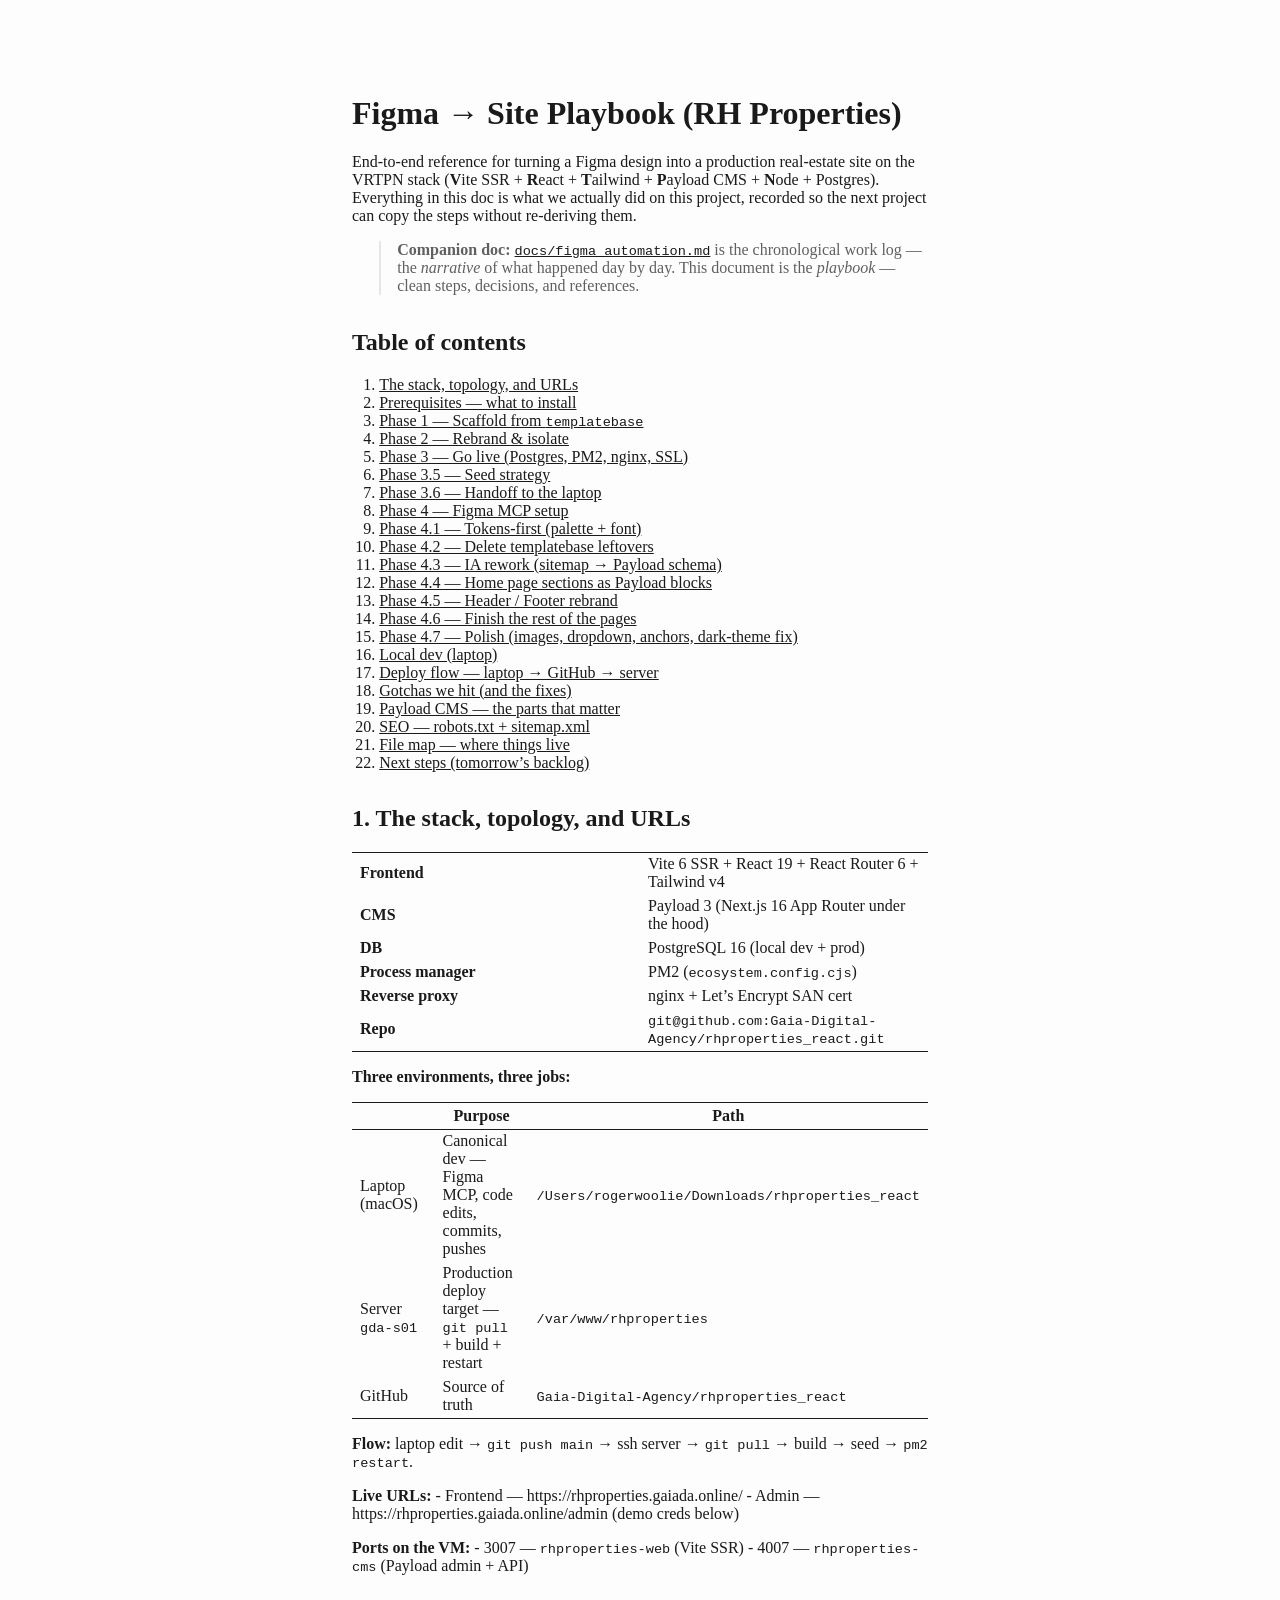
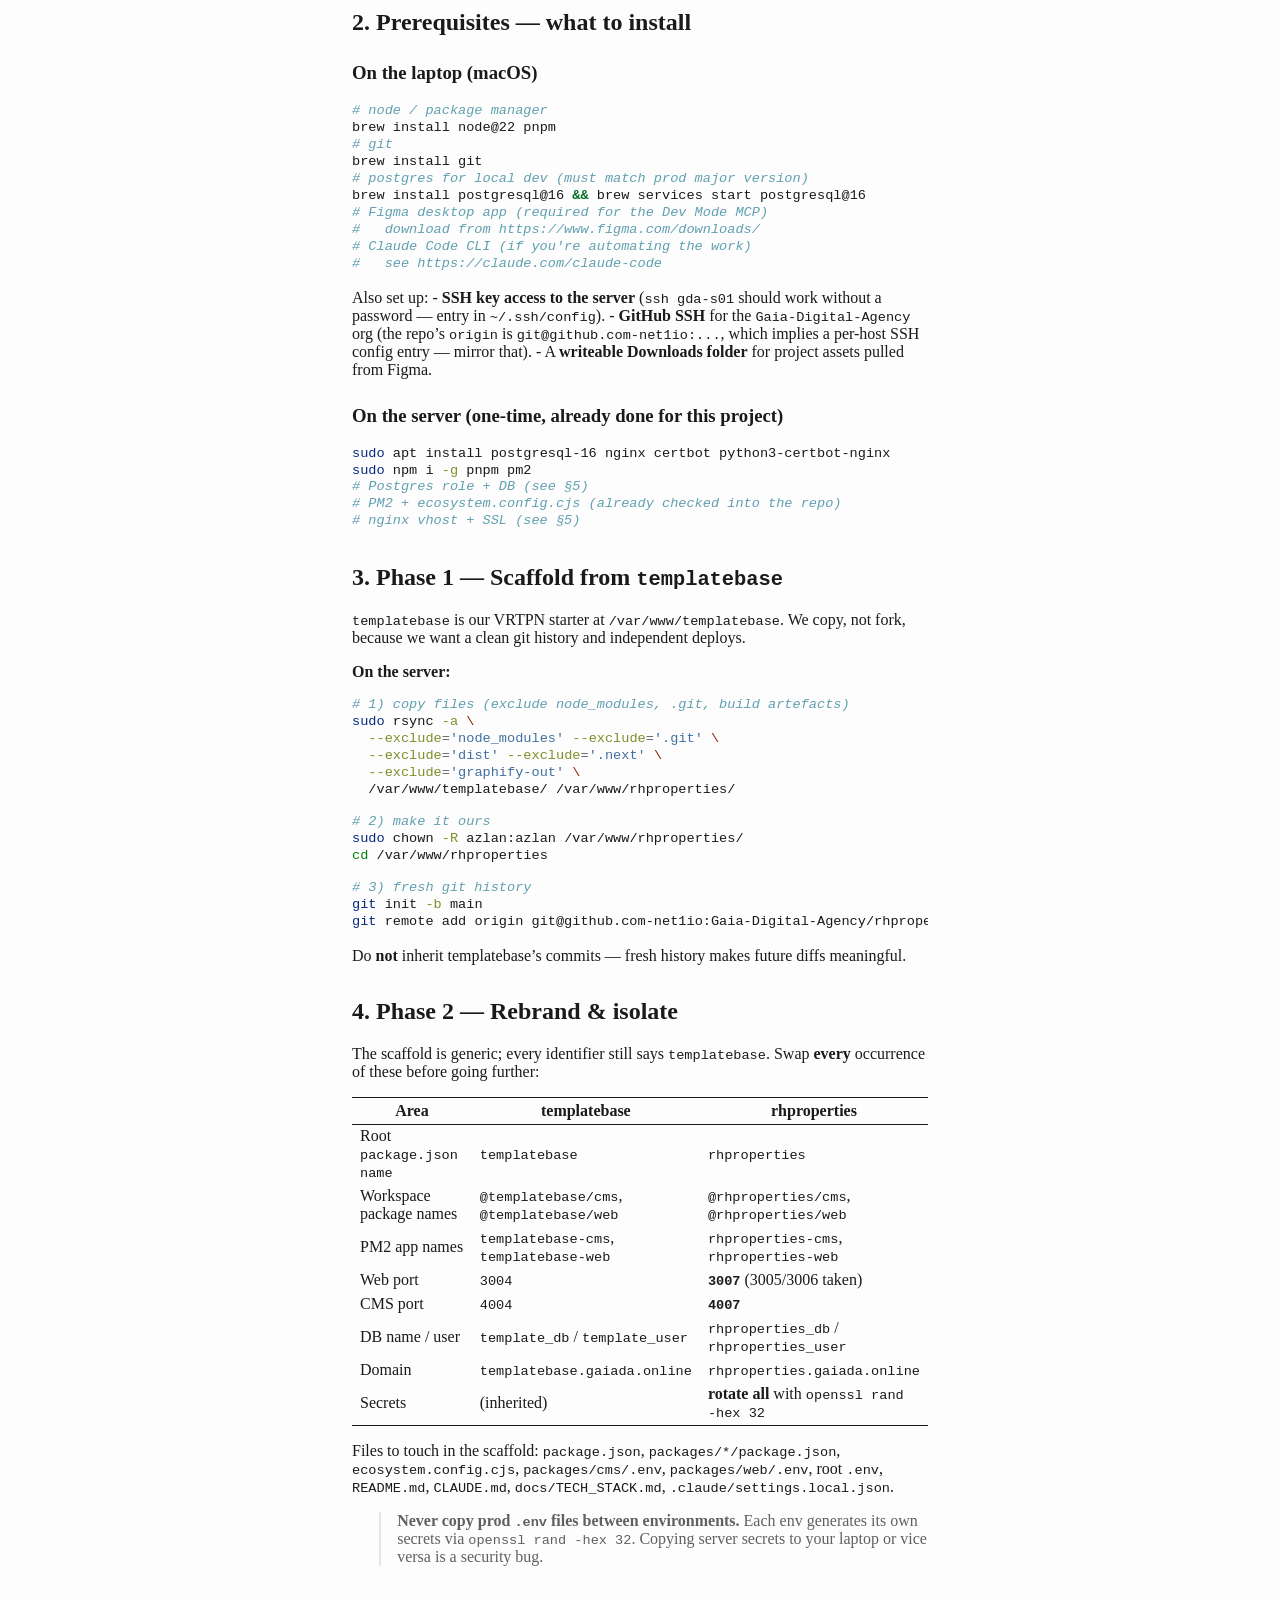
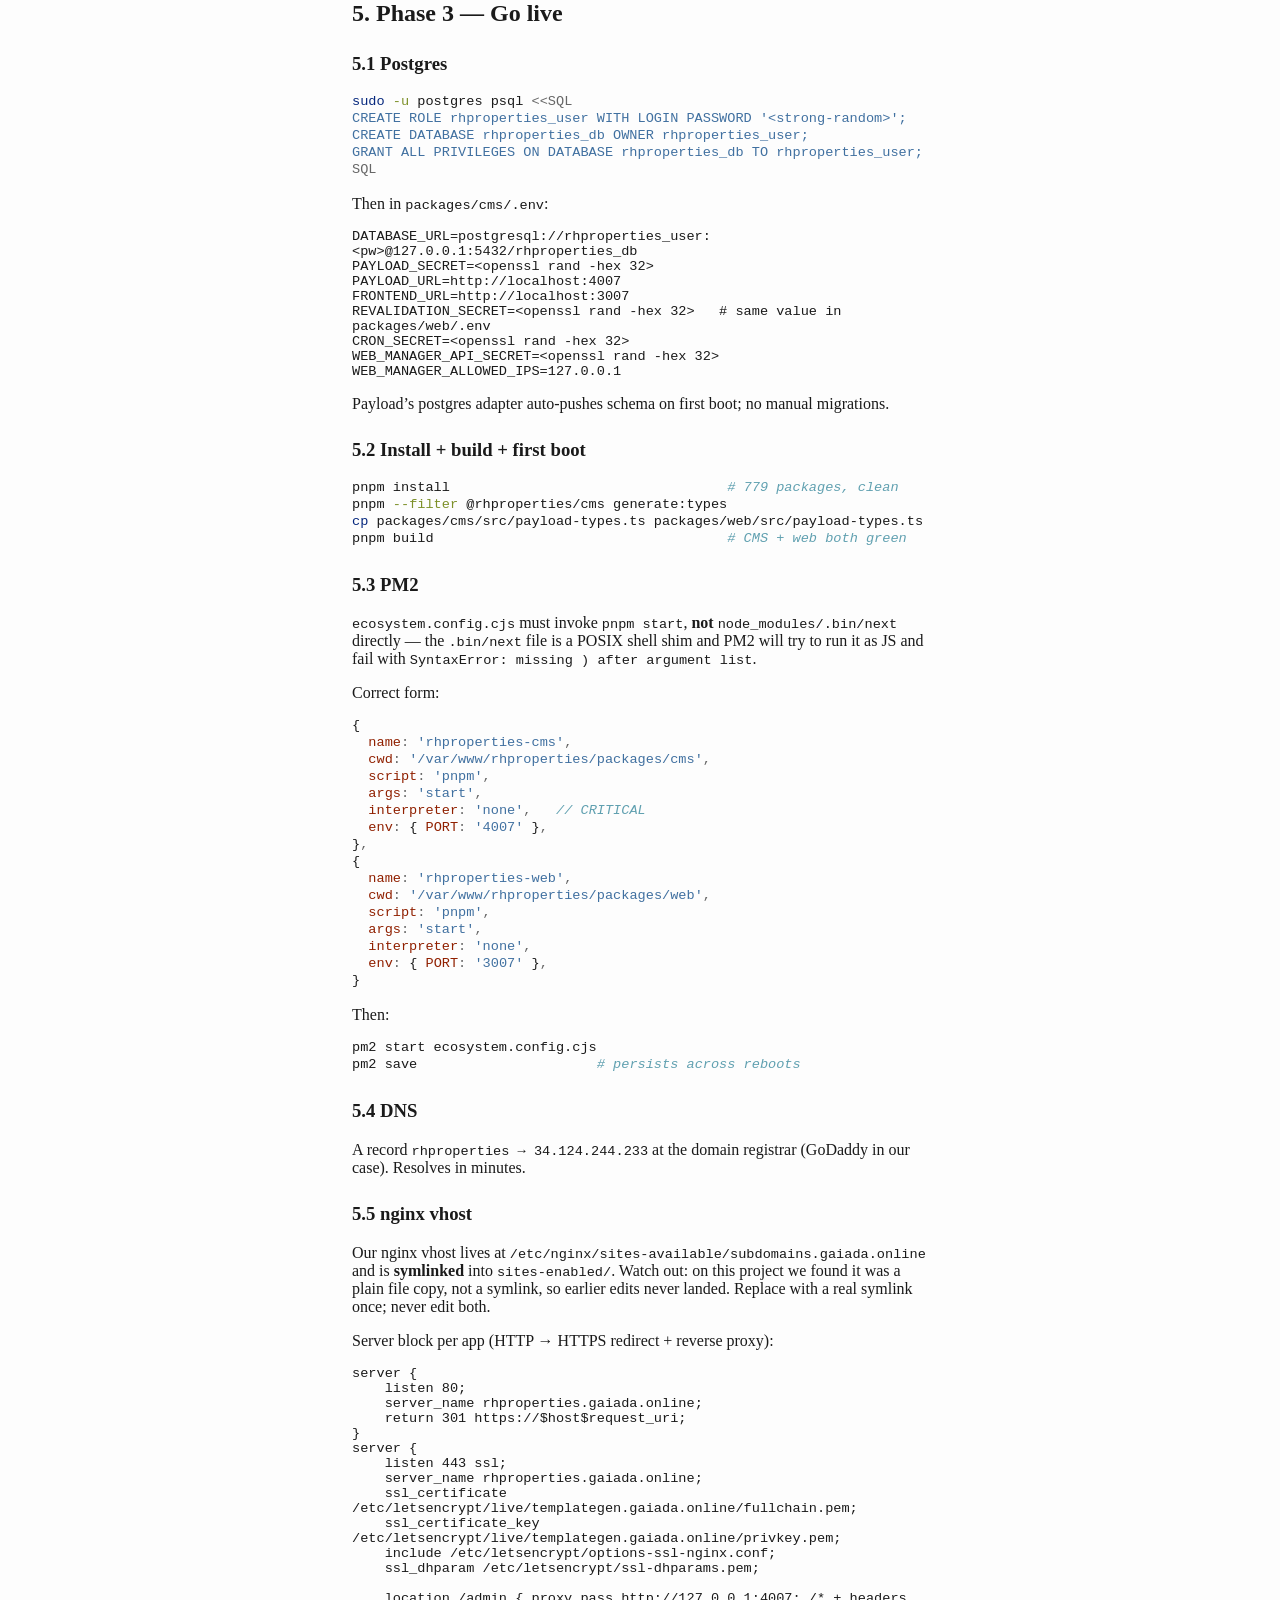
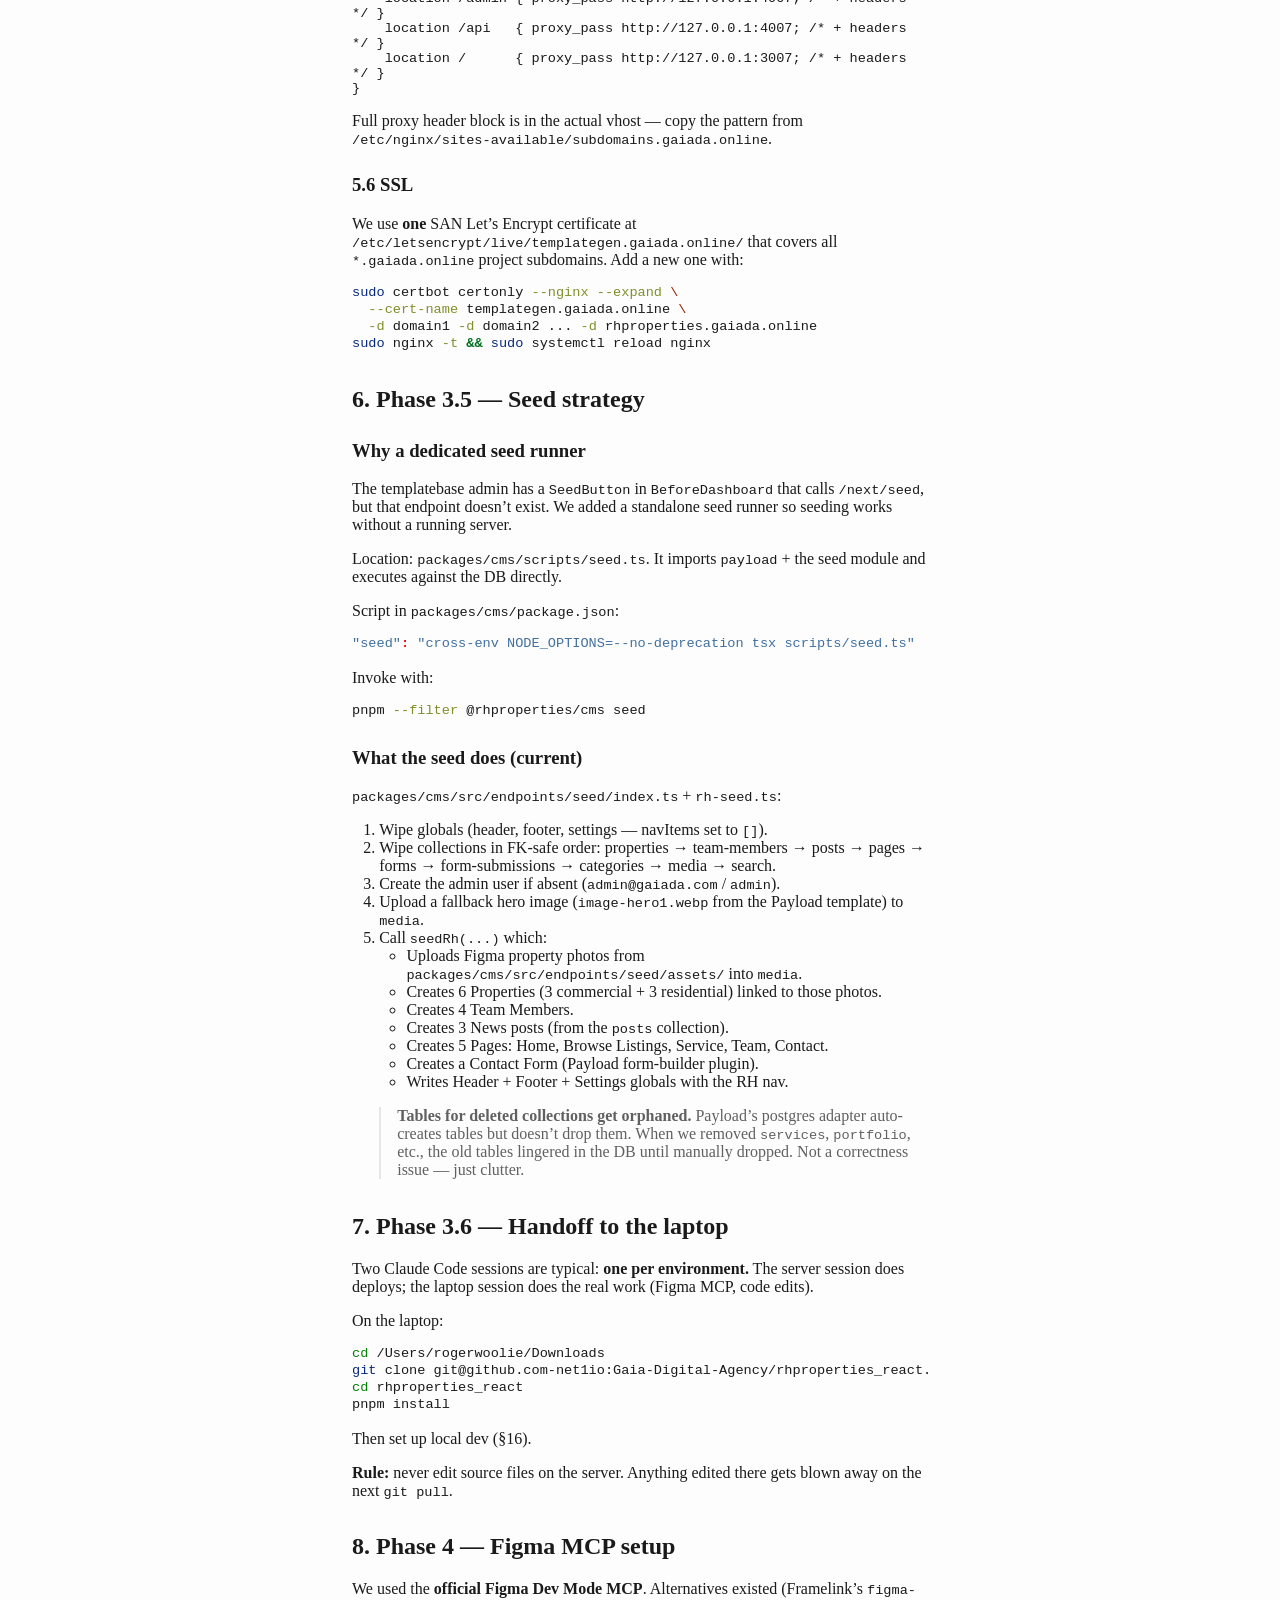
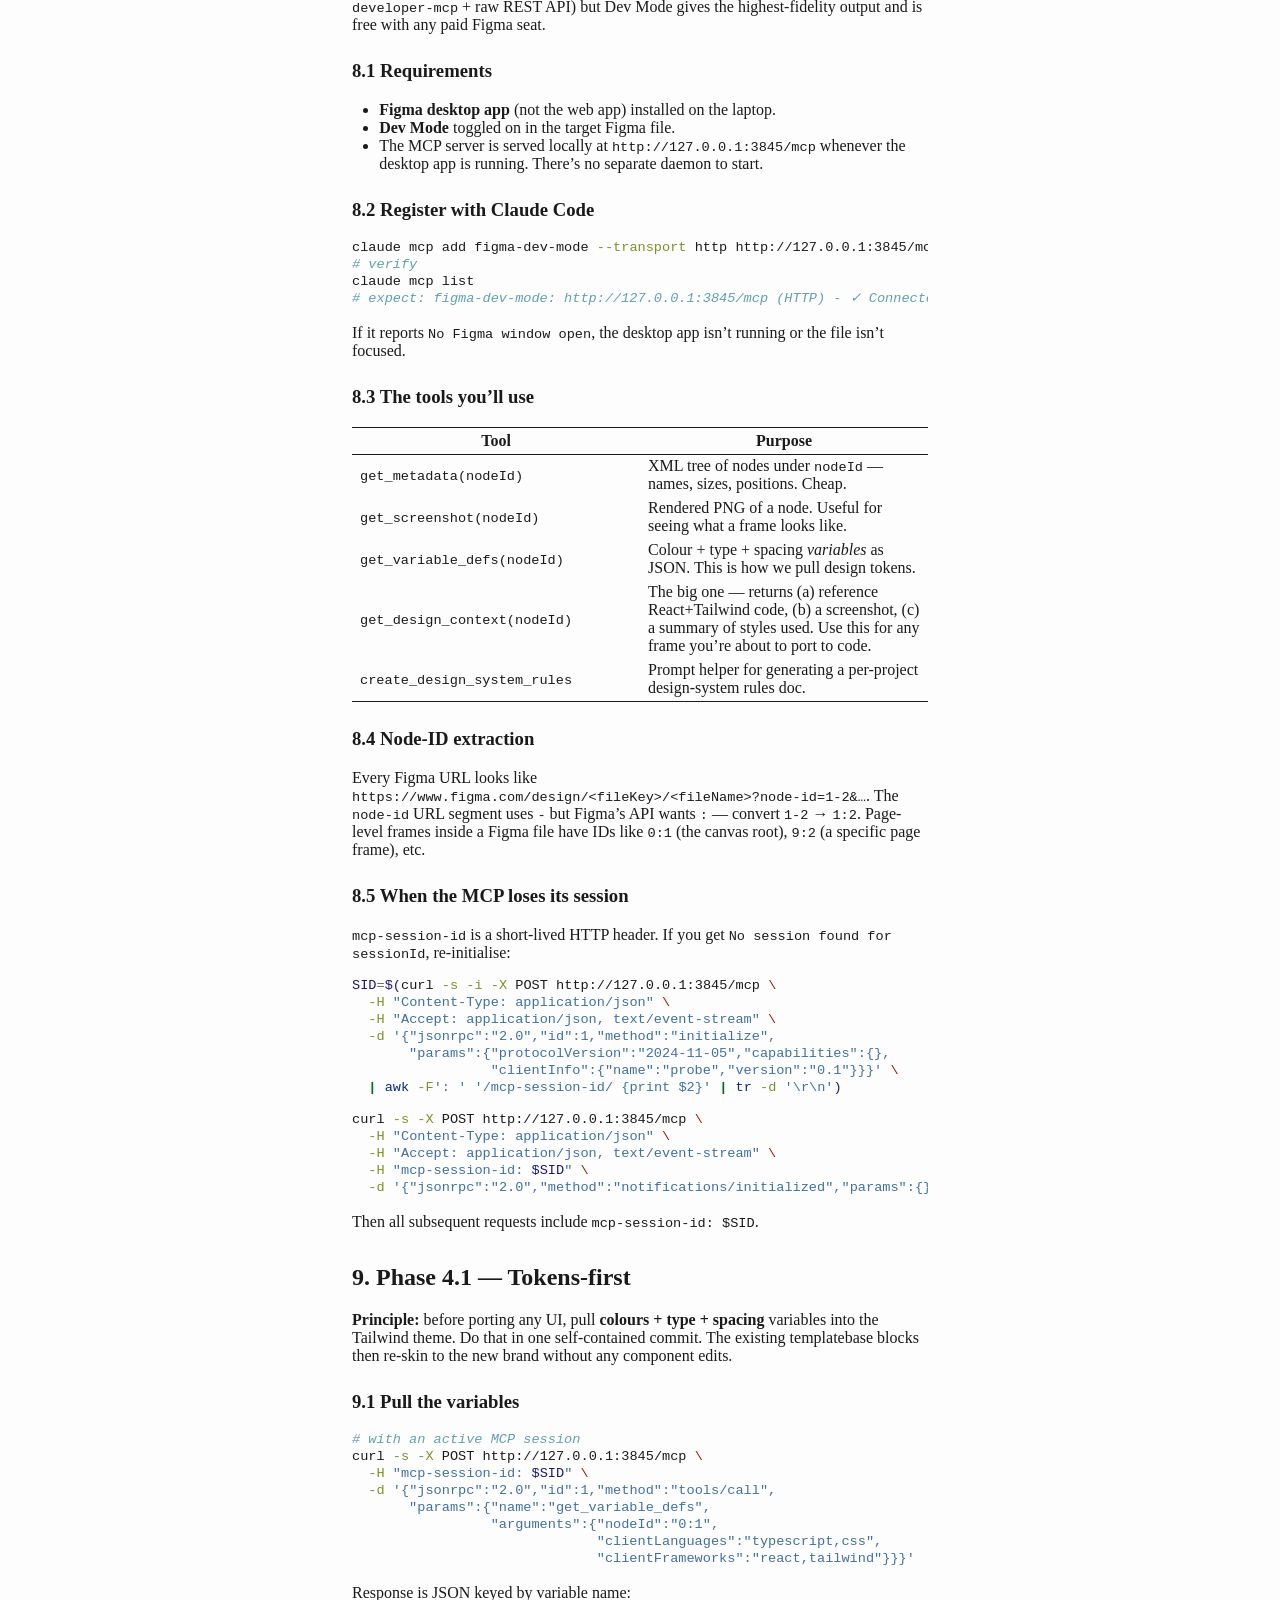
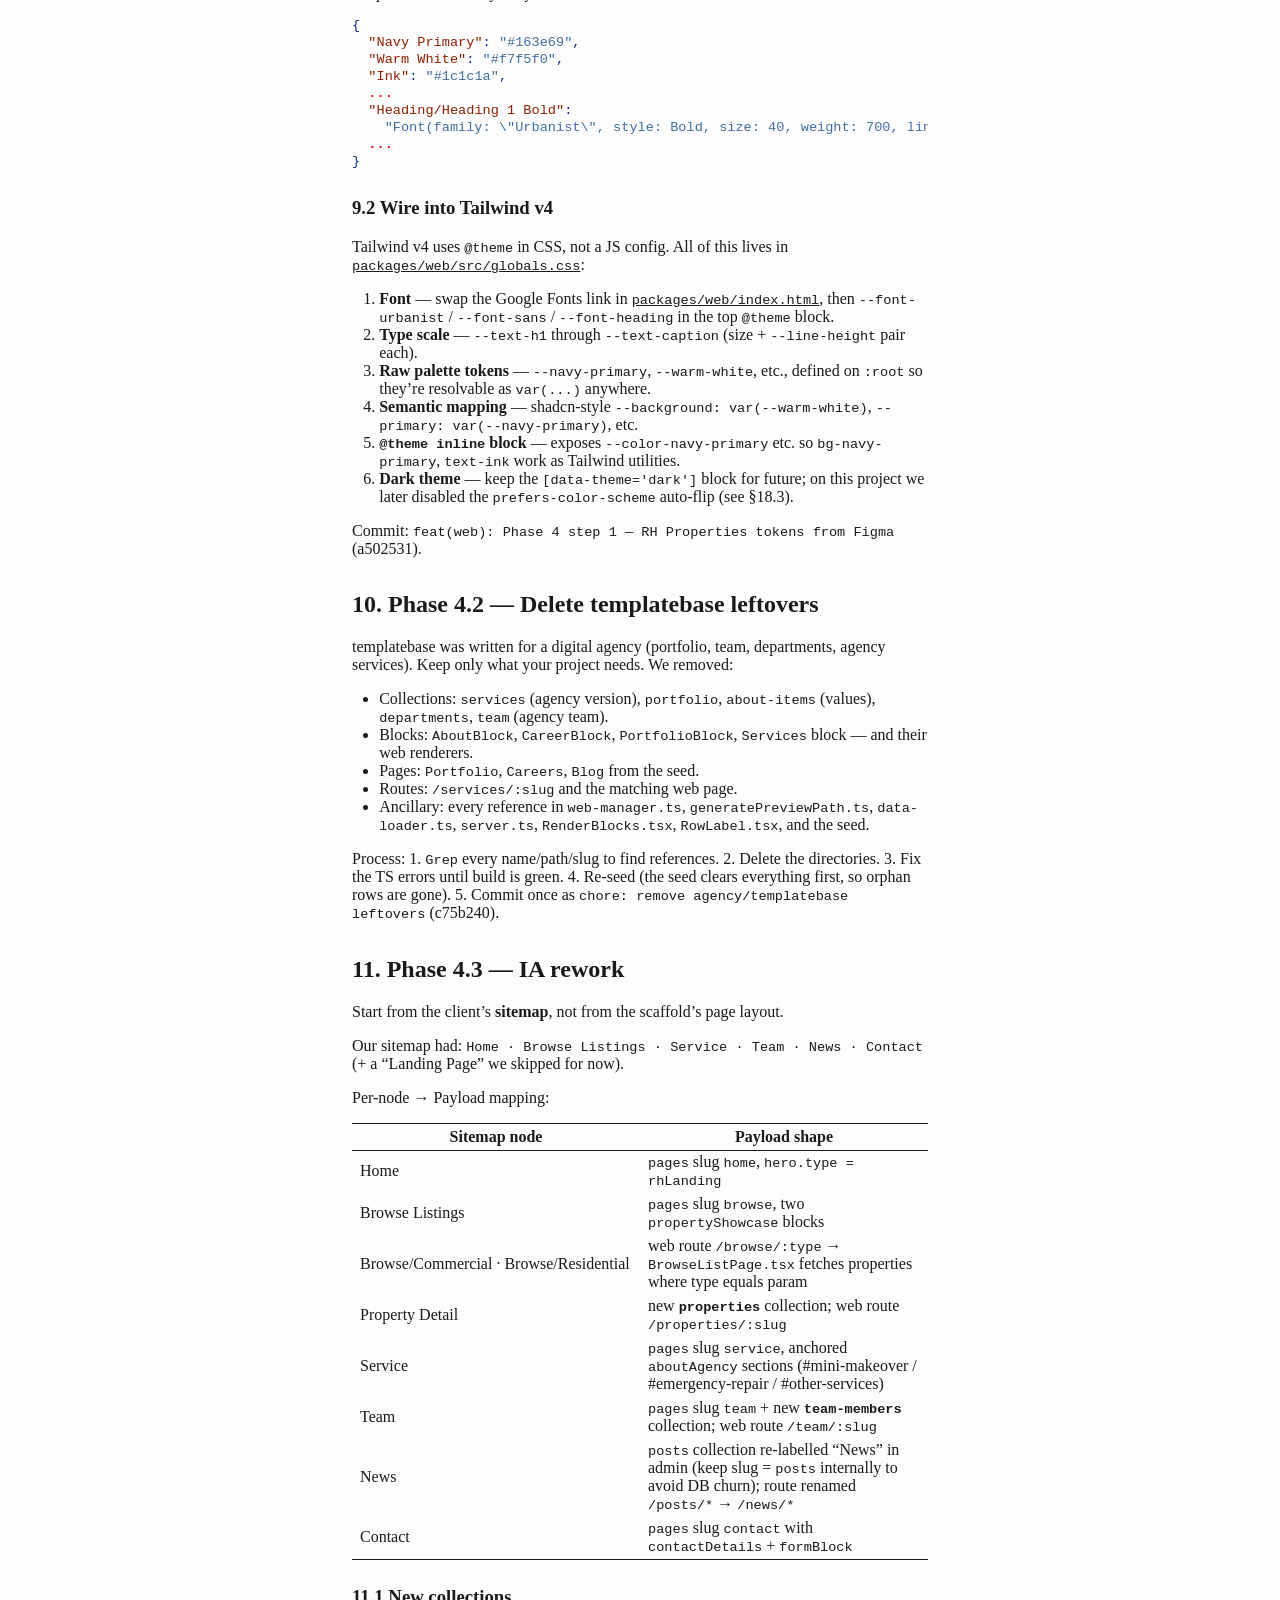
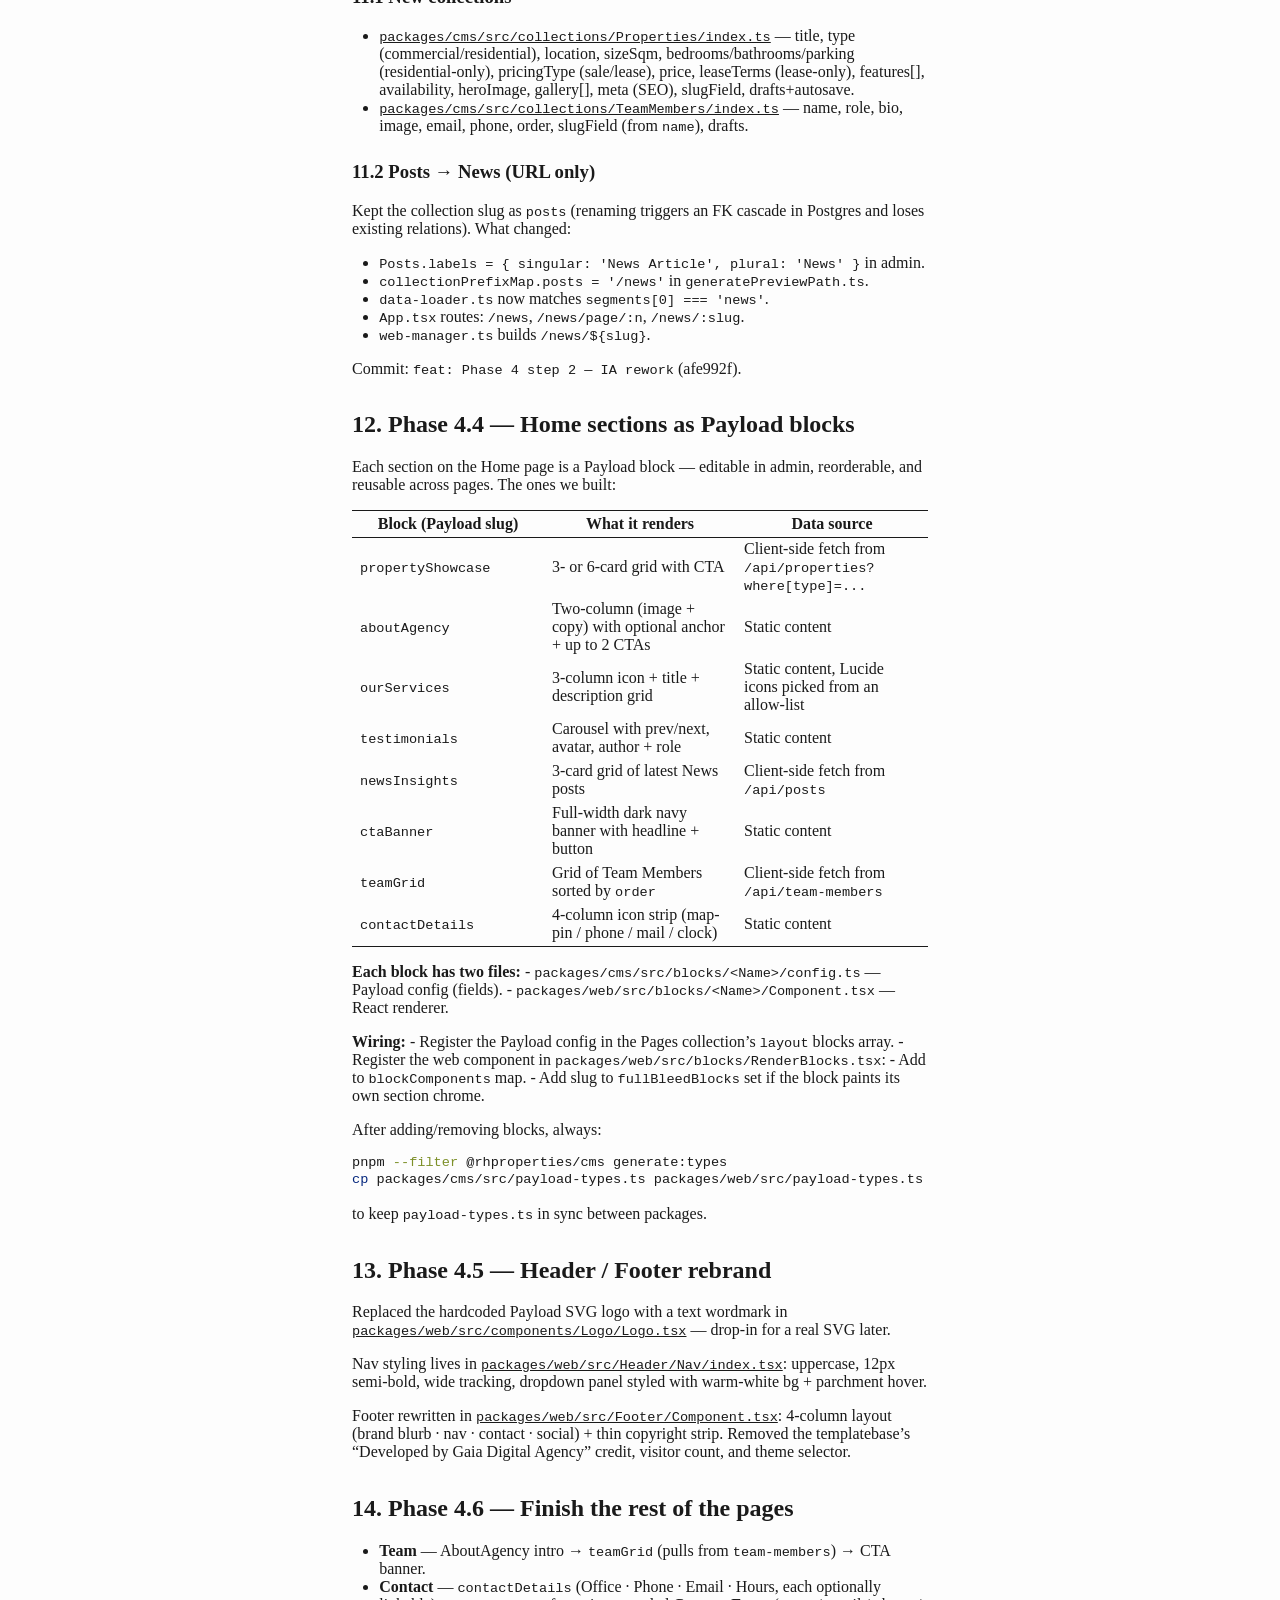
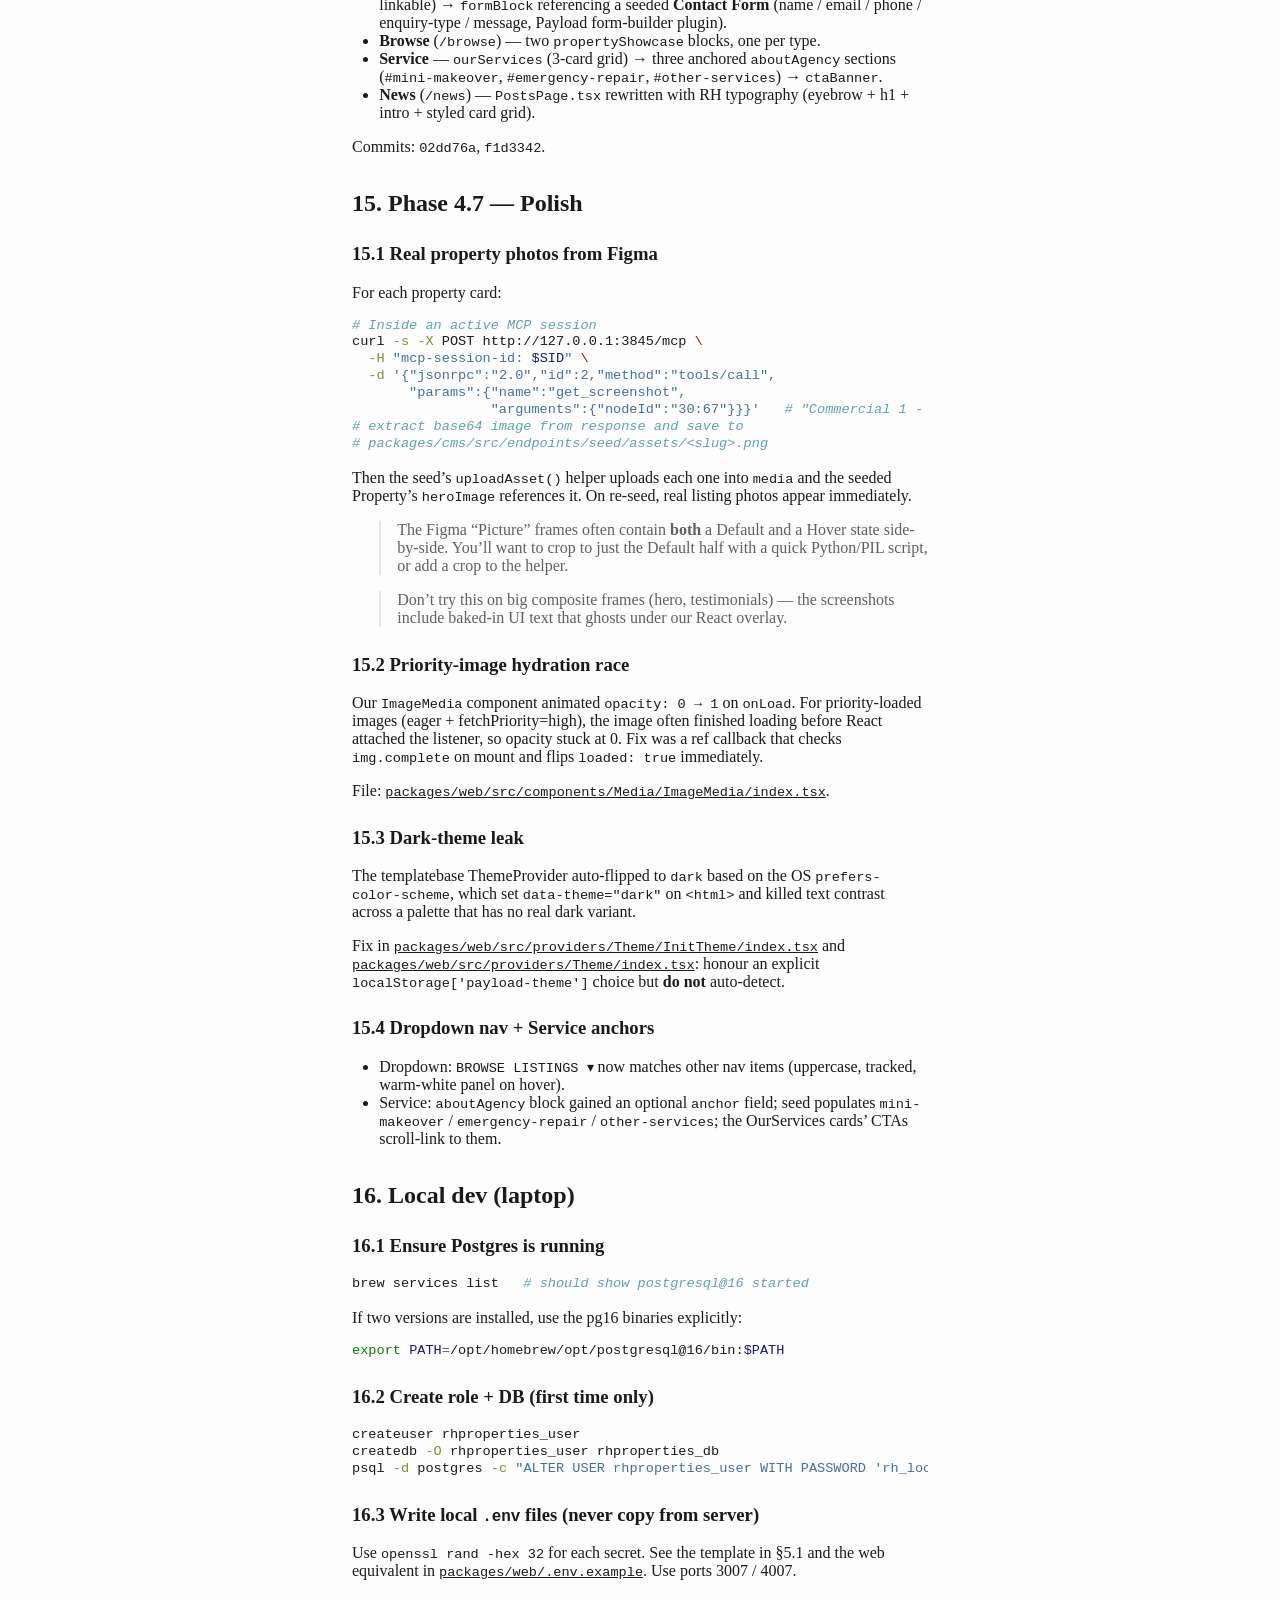
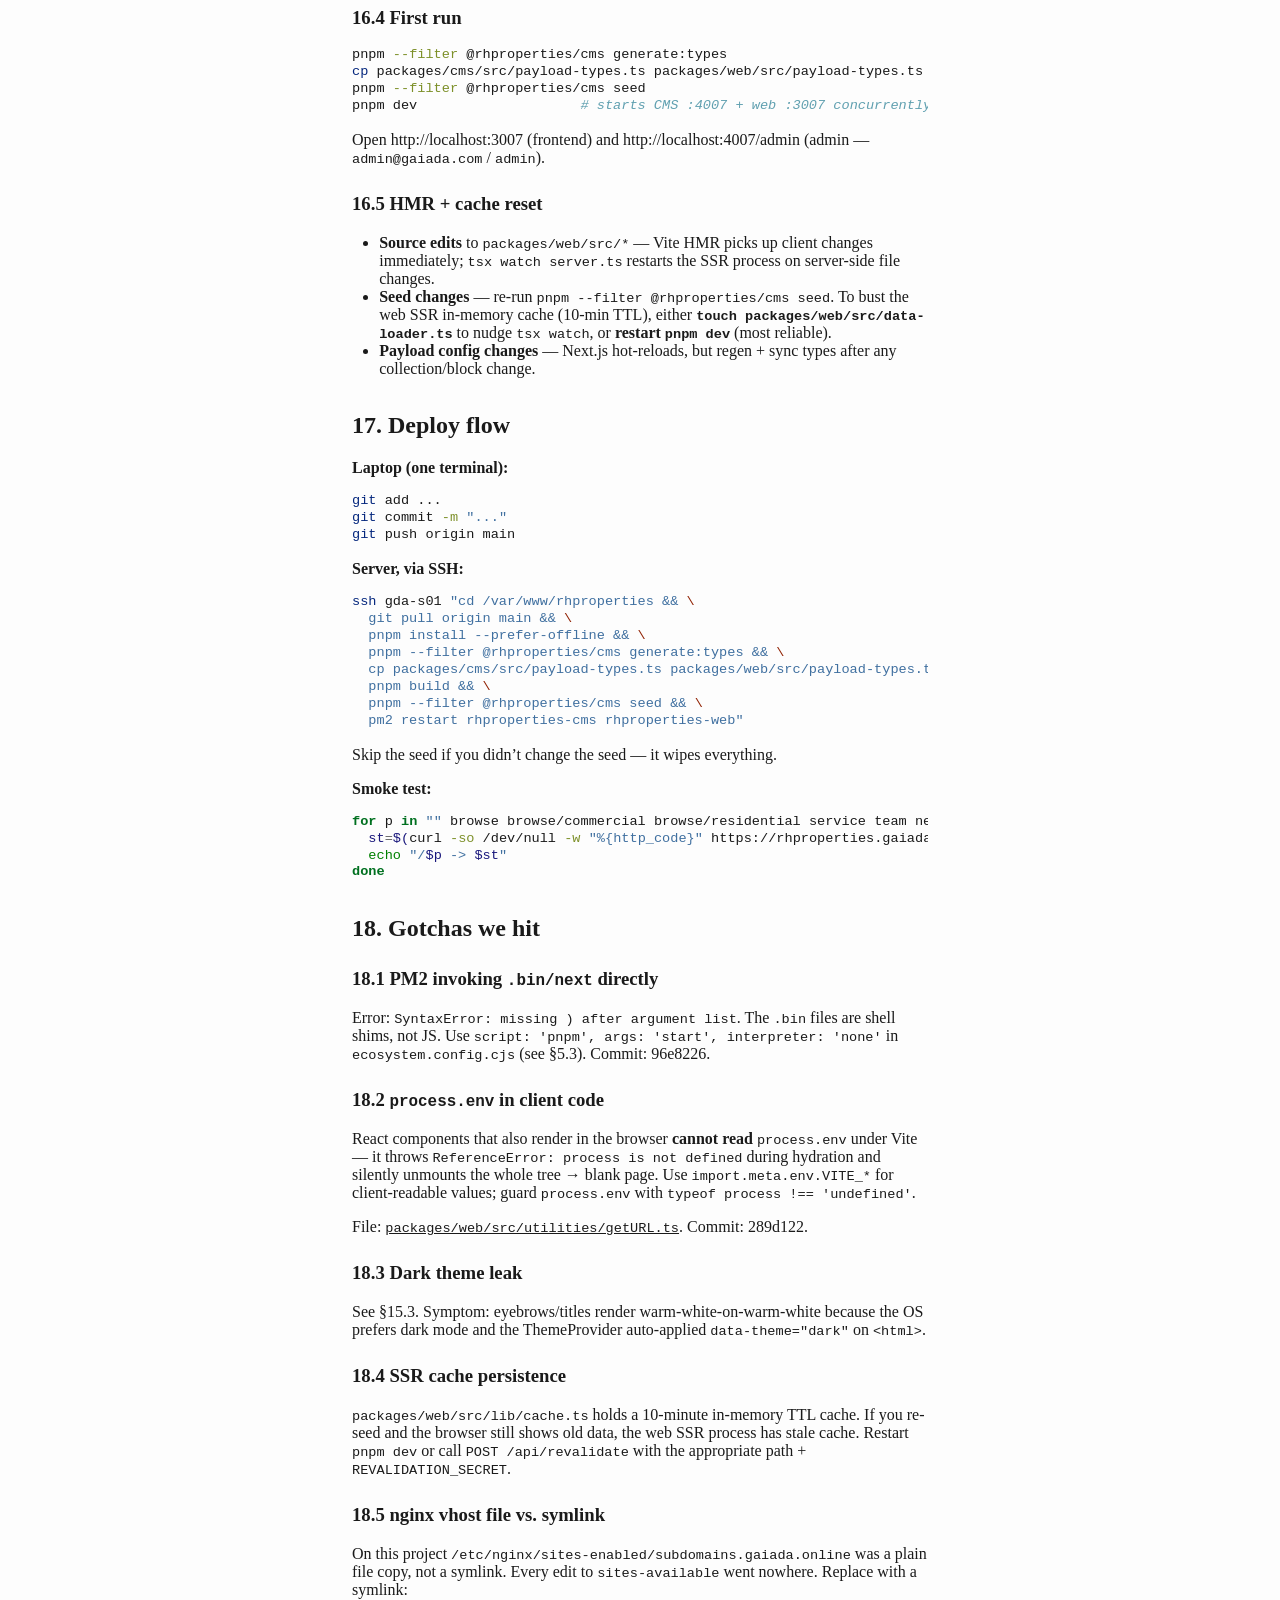
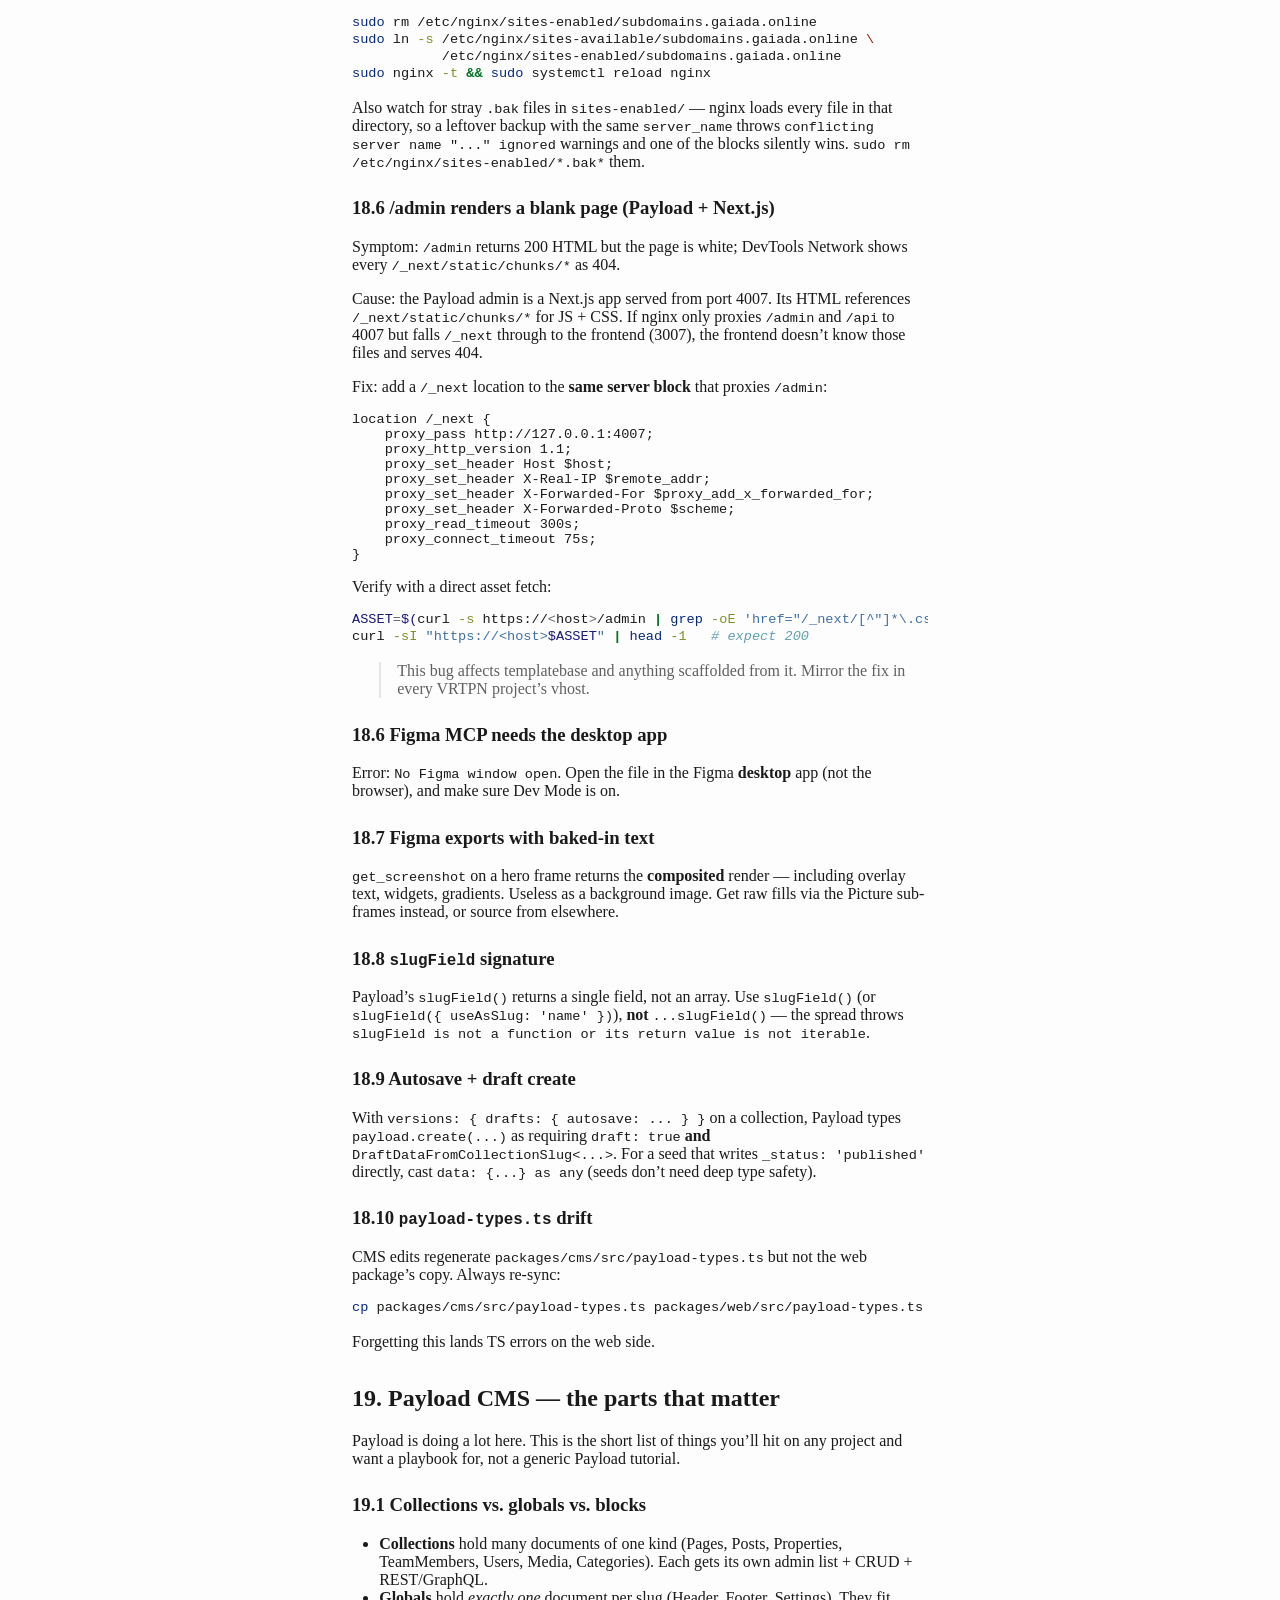
==== docs/figma_to_site_automation.html @ ff0b7279 "Initial commit" ====
<!DOCTYPE html>
<html xmlns="http://www.w3.org/1999/xhtml">
<head>
  <meta charset="utf-8" />
  <meta name="generator" content="pandoc" />
  <meta name="viewport" content="width=device-width, initial-scale=1.0, user-scalable=yes" />
  <title>figma_to_site_automation</title>
  <style>
    /* Default styles provided by pandoc.
    ** See https://pandoc.org/MANUAL.html#variables-for-html for config info.
    */
    html {
      color: #1a1a1a;
      background-color: #fdfdfd;
    }
    body {
      margin: 0 auto;
      max-width: 36em;
      padding-left: 50px;
      padding-right: 50px;
      padding-top: 50px;
      padding-bottom: 50px;
      hyphens: auto;
      overflow-wrap: break-word;
      text-rendering: optimizeLegibility;
      font-kerning: normal;
    }
    @media (max-width: 600px) {
      body {
        font-size: 0.9em;
        padding: 12px;
      }
      h1 {
        font-size: 1.8em;
      }
    }
    @media print {
      html {
        background-color: white;
      }
      body {
        background-color: transparent;
        color: black;
        font-size: 12pt;
      }
      p, h2, h3 {
        orphans: 3;
        widows: 3;
      }
      h2, h3, h4 {
        page-break-after: avoid;
      }
    }
    p {
      margin: 1em 0;
    }
    a {
      color: #1a1a1a;
    }
    a:visited {
      color: #1a1a1a;
    }
    img {
      max-width: 100%;
    }
    svg {
      height: auto;
      max-width: 100%;
    }
    h1, h2, h3, h4, h5, h6 {
      margin-top: 1.4em;
    }
    h5, h6 {
      font-size: 1em;
      font-style: italic;
    }
    h6 {
      font-weight: normal;
    }
    ol, ul {
      padding-left: 1.7em;
      margin-top: 1em;
    }
    li > ol, li > ul {
      margin-top: 0;
    }
    blockquote {
      margin: 1em 0 1em 1.7em;
      padding-left: 1em;
      border-left: 2px solid #e6e6e6;
      color: #606060;
    }
    code {
      font-family: Menlo, Monaco, Consolas, 'Lucida Console', monospace;
      font-size: 85%;
      margin: 0;
      hyphens: manual;
    }
    pre {
      margin: 1em 0;
      overflow: auto;
    }
    pre code {
      padding: 0;
      overflow: visible;
      overflow-wrap: normal;
    }
    .sourceCode {
     background-color: transparent;
     overflow: visible;
    }
    hr {
      border: none;
      border-top: 1px solid #1a1a1a;
      height: 1px;
      margin: 1em 0;
    }
    table {
      margin: 1em 0;
      border-collapse: collapse;
      width: 100%;
      overflow-x: auto;
      display: block;
      font-variant-numeric: lining-nums tabular-nums;
    }
    table caption {
      margin-bottom: 0.75em;
    }
    tbody {
      margin-top: 0.5em;
      border-top: 1px solid #1a1a1a;
      border-bottom: 1px solid #1a1a1a;
    }
    th {
      border-top: 1px solid #1a1a1a;
      padding: 0.25em 0.5em 0.25em 0.5em;
    }
    td {
      padding: 0.125em 0.5em 0.25em 0.5em;
    }
    header {
      margin-bottom: 4em;
      text-align: center;
    }
    #TOC li {
      list-style: none;
    }
    #TOC ul {
      padding-left: 1.3em;
    }
    #TOC > ul {
      padding-left: 0;
    }
    #TOC a:not(:hover) {
      text-decoration: none;
    }
    code{white-space: pre-wrap;}
    span.smallcaps{font-variant: small-caps;}
    div.columns{display: flex; gap: min(4vw, 1.5em);}
    div.column{flex: auto; overflow-x: auto;}
    div.hanging-indent{margin-left: 1.5em; text-indent: -1.5em;}
    /* The extra [class] is a hack that increases specificity enough to
       override a similar rule in reveal.js */
    ul.task-list[class]{list-style: none;}
    ul.task-list li input[type="checkbox"] {
      font-size: inherit;
      width: 0.8em;
      margin: 0 0.8em 0.2em -1.6em;
      vertical-align: middle;
    }
    .display.math{display: block; text-align: center; margin: 0.5rem auto;}
    /* CSS for syntax highlighting */
    html { -webkit-text-size-adjust: 100%; }
    pre > code.sourceCode { white-space: pre; position: relative; }
    pre > code.sourceCode > span { display: inline-block; line-height: 1.25; }
    pre > code.sourceCode > span:empty { height: 1.2em; }
    .sourceCode { overflow: visible; }
    code.sourceCode > span { color: inherit; text-decoration: inherit; }
    div.sourceCode { margin: 1em 0; }
    pre.sourceCode { margin: 0; }
    @media screen {
    div.sourceCode { overflow: auto; }
    }
    @media print {
    pre > code.sourceCode { white-space: pre-wrap; }
    pre > code.sourceCode > span { text-indent: -5em; padding-left: 5em; }
    }
    pre.numberSource code
      { counter-reset: source-line 0; }
    pre.numberSource code > span
      { position: relative; left: -4em; counter-increment: source-line; }
    pre.numberSource code > span > a:first-child::before
      { content: counter(source-line);
        position: relative; left: -1em; text-align: right; vertical-align: baseline;
        border: none; display: inline-block;
        -webkit-touch-callout: none; -webkit-user-select: none;
        -khtml-user-select: none; -moz-user-select: none;
        -ms-user-select: none; user-select: none;
        padding: 0 4px; width: 4em;
        color: #aaaaaa;
      }
    pre.numberSource { margin-left: 3em; border-left: 1px solid #aaaaaa;  padding-left: 4px; }
    div.sourceCode
      {   }
    @media screen {
    pre > code.sourceCode > span > a:first-child::before { text-decoration: underline; }
    }
    code span.al { color: #ff0000; font-weight: bold; } /* Alert */
    code span.an { color: #60a0b0; font-weight: bold; font-style: italic; } /* Annotation */
    code span.at { color: #7d9029; } /* Attribute */
    code span.bn { color: #40a070; } /* BaseN */
    code span.bu { color: #008000; } /* BuiltIn */
    code span.cf { color: #007020; font-weight: bold; } /* ControlFlow */
    code span.ch { color: #4070a0; } /* Char */
    code span.cn { color: #880000; } /* Constant */
    code span.co { color: #60a0b0; font-style: italic; } /* Comment */
    code span.cv { color: #60a0b0; font-weight: bold; font-style: italic; } /* CommentVar */
    code span.do { color: #ba2121; font-style: italic; } /* Documentation */
    code span.dt { color: #902000; } /* DataType */
    code span.dv { color: #40a070; } /* DecVal */
    code span.er { color: #ff0000; font-weight: bold; } /* Error */
    code span.ex { } /* Extension */
    code span.fl { color: #40a070; } /* Float */
    code span.fu { color: #06287e; } /* Function */
    code span.im { color: #008000; font-weight: bold; } /* Import */
    code span.in { color: #60a0b0; font-weight: bold; font-style: italic; } /* Information */
    code span.kw { color: #007020; font-weight: bold; } /* Keyword */
    code span.op { color: #666666; } /* Operator */
    code span.ot { color: #007020; } /* Other */
    code span.pp { color: #bc7a00; } /* Preprocessor */
    code span.sc { color: #4070a0; } /* SpecialChar */
    code span.ss { color: #bb6688; } /* SpecialString */
    code span.st { color: #4070a0; } /* String */
    code span.va { color: #19177c; } /* Variable */
    code span.vs { color: #4070a0; } /* VerbatimString */
    code span.wa { color: #60a0b0; font-weight: bold; font-style: italic; } /* Warning */
  </style>
</head>
<body>
<h1 id="figma-site-playbook-rh-properties">Figma → Site Playbook (RH
Properties)</h1>
<p>End-to-end reference for turning a Figma design into a production
real-estate site on the VRTPN stack (<strong>V</strong>ite SSR +
<strong>R</strong>eact + <strong>T</strong>ailwind +
<strong>P</strong>ayload CMS + <strong>N</strong>ode + Postgres).
Everything in this doc is what we actually did on this project, recorded
so the next project can copy the steps without re-deriving them.</p>
<blockquote>
<p><strong>Companion doc:</strong> <a
href="./figma_automation.md"><code>docs/figma_automation.md</code></a>
is the chronological work log — the <em>narrative</em> of what happened
day by day. This document is the <em>playbook</em> — clean steps,
decisions, and references.</p>
</blockquote>
<h2 id="table-of-contents">Table of contents</h2>
<ol type="1">
<li><a href="#1-the-stack-topology-and-urls">The stack, topology, and
URLs</a></li>
<li><a href="#2-prerequisites--what-to-install">Prerequisites — what to
install</a></li>
<li><a href="#3-phase-1--scaffold-from-templatebase">Phase 1 — Scaffold
from <code>templatebase</code></a></li>
<li><a href="#4-phase-2--rebrand--isolate">Phase 2 — Rebrand &amp;
isolate</a></li>
<li><a href="#5-phase-3--go-live">Phase 3 — Go live (Postgres, PM2,
nginx, SSL)</a></li>
<li><a href="#6-phase-35--seed-strategy">Phase 3.5 — Seed
strategy</a></li>
<li><a href="#7-phase-36--handoff-to-the-laptop">Phase 3.6 — Handoff to
the laptop</a></li>
<li><a href="#8-phase-4--figma-mcp-setup">Phase 4 — Figma MCP
setup</a></li>
<li><a href="#9-phase-41--tokens-first">Phase 4.1 — Tokens-first
(palette + font)</a></li>
<li><a href="#10-phase-42--delete-templatebase-leftovers">Phase 4.2 —
Delete templatebase leftovers</a></li>
<li><a href="#11-phase-43--ia-rework">Phase 4.3 — IA rework (sitemap →
Payload schema)</a></li>
<li><a href="#12-phase-44--home-sections-as-payload-blocks">Phase 4.4 —
Home page sections as Payload blocks</a></li>
<li><a href="#13-phase-45--header--footer-rebrand">Phase 4.5 — Header /
Footer rebrand</a></li>
<li><a href="#14-phase-46--finish-the-rest-of-the-pages">Phase 4.6 —
Finish the rest of the pages</a></li>
<li><a href="#15-phase-47--polish">Phase 4.7 — Polish (images, dropdown,
anchors, dark-theme fix)</a></li>
<li><a href="#16-local-dev-laptop">Local dev (laptop)</a></li>
<li><a href="#17-deploy-flow">Deploy flow — laptop → GitHub →
server</a></li>
<li><a href="#18-gotchas-we-hit">Gotchas we hit (and the fixes)</a></li>
<li><a href="#19-payload-cms--the-parts-that-matter">Payload CMS — the
parts that matter</a></li>
<li><a href="#20-seo--robotstxt--sitemapxml">SEO — robots.txt +
sitemap.xml</a></li>
<li><a href="#21-file-map">File map — where things live</a></li>
<li><a href="#22-next-steps-tomorrows-backlog">Next steps (tomorrow’s
backlog)</a></li>
</ol>
<h2 id="the-stack-topology-and-urls">1. The stack, topology, and
URLs</h2>
<table>
<colgroup>
<col style="width: 50%" />
<col style="width: 50%" />
</colgroup>
<tbody>
<tr>
<td><strong>Frontend</strong></td>
<td>Vite 6 SSR + React 19 + React Router 6 + Tailwind v4</td>
</tr>
<tr>
<td><strong>CMS</strong></td>
<td>Payload 3 (Next.js 16 App Router under the hood)</td>
</tr>
<tr>
<td><strong>DB</strong></td>
<td>PostgreSQL 16 (local dev + prod)</td>
</tr>
<tr>
<td><strong>Process manager</strong></td>
<td>PM2 (<code>ecosystem.config.cjs</code>)</td>
</tr>
<tr>
<td><strong>Reverse proxy</strong></td>
<td>nginx + Let’s Encrypt SAN cert</td>
</tr>
<tr>
<td><strong>Repo</strong></td>
<td><code>git@github.com:Gaia-Digital-Agency/rhproperties_react.git</code></td>
</tr>
</tbody>
</table>
<p><strong>Three environments, three jobs:</strong></p>
<table>
<colgroup>
<col style="width: 33%" />
<col style="width: 33%" />
<col style="width: 33%" />
</colgroup>
<thead>
<tr>
<th></th>
<th>Purpose</th>
<th>Path</th>
</tr>
</thead>
<tbody>
<tr>
<td>Laptop (macOS)</td>
<td>Canonical dev — Figma MCP, code edits, commits, pushes</td>
<td><code>/Users/rogerwoolie/Downloads/rhproperties_react</code></td>
</tr>
<tr>
<td>Server <code>gda-s01</code></td>
<td>Production deploy target — <code>git pull</code> + build +
restart</td>
<td><code>/var/www/rhproperties</code></td>
</tr>
<tr>
<td>GitHub</td>
<td>Source of truth</td>
<td><code>Gaia-Digital-Agency/rhproperties_react</code></td>
</tr>
</tbody>
</table>
<p><strong>Flow:</strong> laptop edit → <code>git push main</code> → ssh
server → <code>git pull</code> → build → seed →
<code>pm2 restart</code>.</p>
<p><strong>Live URLs:</strong> - Frontend —
https://rhproperties.gaiada.online/ - Admin —
https://rhproperties.gaiada.online/admin (demo creds below)</p>
<p><strong>Ports on the VM:</strong> - 3007 —
<code>rhproperties-web</code> (Vite SSR) - 4007 —
<code>rhproperties-cms</code> (Payload admin + API)</p>
<h2 id="prerequisites-what-to-install">2. Prerequisites — what to
install</h2>
<h3 id="on-the-laptop-macos">On the laptop (macOS)</h3>
<div class="sourceCode" id="cb1"><pre
class="sourceCode bash"><code class="sourceCode bash"><span id="cb1-1"><a href="#cb1-1" aria-hidden="true" tabindex="-1"></a><span class="co"># node / package manager</span></span>
<span id="cb1-2"><a href="#cb1-2" aria-hidden="true" tabindex="-1"></a><span class="ex">brew</span> install node@22 pnpm</span>
<span id="cb1-3"><a href="#cb1-3" aria-hidden="true" tabindex="-1"></a><span class="co"># git</span></span>
<span id="cb1-4"><a href="#cb1-4" aria-hidden="true" tabindex="-1"></a><span class="ex">brew</span> install git</span>
<span id="cb1-5"><a href="#cb1-5" aria-hidden="true" tabindex="-1"></a><span class="co"># postgres for local dev (must match prod major version)</span></span>
<span id="cb1-6"><a href="#cb1-6" aria-hidden="true" tabindex="-1"></a><span class="ex">brew</span> install postgresql@16 <span class="kw">&amp;&amp;</span> <span class="ex">brew</span> services start postgresql@16</span>
<span id="cb1-7"><a href="#cb1-7" aria-hidden="true" tabindex="-1"></a><span class="co"># Figma desktop app (required for the Dev Mode MCP)</span></span>
<span id="cb1-8"><a href="#cb1-8" aria-hidden="true" tabindex="-1"></a><span class="co">#   download from https://www.figma.com/downloads/</span></span>
<span id="cb1-9"><a href="#cb1-9" aria-hidden="true" tabindex="-1"></a><span class="co"># Claude Code CLI (if you&#39;re automating the work)</span></span>
<span id="cb1-10"><a href="#cb1-10" aria-hidden="true" tabindex="-1"></a><span class="co">#   see https://claude.com/claude-code</span></span></code></pre></div>
<p>Also set up: - <strong>SSH key access to the server</strong>
(<code>ssh gda-s01</code> should work without a password — entry in
<code>~/.ssh/config</code>). - <strong>GitHub SSH</strong> for the
<code>Gaia-Digital-Agency</code> org (the repo’s <code>origin</code> is
<code>git@github.com-net1io:...</code>, which implies a per-host SSH
config entry — mirror that). - A <strong>writeable Downloads
folder</strong> for project assets pulled from Figma.</p>
<h3 id="on-the-server-one-time-already-done-for-this-project">On the
server (one-time, already done for this project)</h3>
<div class="sourceCode" id="cb2"><pre
class="sourceCode bash"><code class="sourceCode bash"><span id="cb2-1"><a href="#cb2-1" aria-hidden="true" tabindex="-1"></a><span class="fu">sudo</span> apt install postgresql-16 nginx certbot python3-certbot-nginx</span>
<span id="cb2-2"><a href="#cb2-2" aria-hidden="true" tabindex="-1"></a><span class="fu">sudo</span> npm i <span class="at">-g</span> pnpm pm2</span>
<span id="cb2-3"><a href="#cb2-3" aria-hidden="true" tabindex="-1"></a><span class="co"># Postgres role + DB (see §5)</span></span>
<span id="cb2-4"><a href="#cb2-4" aria-hidden="true" tabindex="-1"></a><span class="co"># PM2 + ecosystem.config.cjs (already checked into the repo)</span></span>
<span id="cb2-5"><a href="#cb2-5" aria-hidden="true" tabindex="-1"></a><span class="co"># nginx vhost + SSL (see §5)</span></span></code></pre></div>
<h2 id="phase-1-scaffold-from-templatebase">3. Phase 1 — Scaffold from
<code>templatebase</code></h2>
<p><code>templatebase</code> is our VRTPN starter at
<code>/var/www/templatebase</code>. We copy, not fork, because we want a
clean git history and independent deploys.</p>
<p><strong>On the server:</strong></p>
<div class="sourceCode" id="cb3"><pre
class="sourceCode bash"><code class="sourceCode bash"><span id="cb3-1"><a href="#cb3-1" aria-hidden="true" tabindex="-1"></a><span class="co"># 1) copy files (exclude node_modules, .git, build artefacts)</span></span>
<span id="cb3-2"><a href="#cb3-2" aria-hidden="true" tabindex="-1"></a><span class="fu">sudo</span> rsync <span class="at">-a</span> <span class="dt">\</span></span>
<span id="cb3-3"><a href="#cb3-3" aria-hidden="true" tabindex="-1"></a>  <span class="at">--exclude</span><span class="op">=</span><span class="st">&#39;node_modules&#39;</span> <span class="at">--exclude</span><span class="op">=</span><span class="st">&#39;.git&#39;</span> <span class="dt">\</span></span>
<span id="cb3-4"><a href="#cb3-4" aria-hidden="true" tabindex="-1"></a>  <span class="at">--exclude</span><span class="op">=</span><span class="st">&#39;dist&#39;</span> <span class="at">--exclude</span><span class="op">=</span><span class="st">&#39;.next&#39;</span> <span class="dt">\</span></span>
<span id="cb3-5"><a href="#cb3-5" aria-hidden="true" tabindex="-1"></a>  <span class="at">--exclude</span><span class="op">=</span><span class="st">&#39;graphify-out&#39;</span> <span class="dt">\</span></span>
<span id="cb3-6"><a href="#cb3-6" aria-hidden="true" tabindex="-1"></a>  /var/www/templatebase/ /var/www/rhproperties/</span>
<span id="cb3-7"><a href="#cb3-7" aria-hidden="true" tabindex="-1"></a></span>
<span id="cb3-8"><a href="#cb3-8" aria-hidden="true" tabindex="-1"></a><span class="co"># 2) make it ours</span></span>
<span id="cb3-9"><a href="#cb3-9" aria-hidden="true" tabindex="-1"></a><span class="fu">sudo</span> chown <span class="at">-R</span> azlan:azlan /var/www/rhproperties/</span>
<span id="cb3-10"><a href="#cb3-10" aria-hidden="true" tabindex="-1"></a><span class="bu">cd</span> /var/www/rhproperties</span>
<span id="cb3-11"><a href="#cb3-11" aria-hidden="true" tabindex="-1"></a></span>
<span id="cb3-12"><a href="#cb3-12" aria-hidden="true" tabindex="-1"></a><span class="co"># 3) fresh git history</span></span>
<span id="cb3-13"><a href="#cb3-13" aria-hidden="true" tabindex="-1"></a><span class="fu">git</span> init <span class="at">-b</span> main</span>
<span id="cb3-14"><a href="#cb3-14" aria-hidden="true" tabindex="-1"></a><span class="fu">git</span> remote add origin git@github.com-net1io:Gaia-Digital-Agency/rhproperties_react.git</span></code></pre></div>
<p>Do <strong>not</strong> inherit templatebase’s commits — fresh
history makes future diffs meaningful.</p>
<h2 id="phase-2-rebrand-isolate">4. Phase 2 — Rebrand &amp; isolate</h2>
<p>The scaffold is generic; every identifier still says
<code>templatebase</code>. Swap <strong>every</strong> occurrence of
these before going further:</p>
<table>
<colgroup>
<col style="width: 33%" />
<col style="width: 33%" />
<col style="width: 33%" />
</colgroup>
<thead>
<tr>
<th>Area</th>
<th>templatebase</th>
<th>rhproperties</th>
</tr>
</thead>
<tbody>
<tr>
<td>Root <code>package.json</code> <code>name</code></td>
<td><code>templatebase</code></td>
<td><code>rhproperties</code></td>
</tr>
<tr>
<td>Workspace package names</td>
<td><code>@templatebase/cms</code>, <code>@templatebase/web</code></td>
<td><code>@rhproperties/cms</code>, <code>@rhproperties/web</code></td>
</tr>
<tr>
<td>PM2 app names</td>
<td><code>templatebase-cms</code>, <code>templatebase-web</code></td>
<td><code>rhproperties-cms</code>, <code>rhproperties-web</code></td>
</tr>
<tr>
<td>Web port</td>
<td><code>3004</code></td>
<td><strong><code>3007</code></strong> (3005/3006 taken)</td>
</tr>
<tr>
<td>CMS port</td>
<td><code>4004</code></td>
<td><strong><code>4007</code></strong></td>
</tr>
<tr>
<td>DB name / user</td>
<td><code>template_db</code> / <code>template_user</code></td>
<td><code>rhproperties_db</code> / <code>rhproperties_user</code></td>
</tr>
<tr>
<td>Domain</td>
<td><code>templatebase.gaiada.online</code></td>
<td><code>rhproperties.gaiada.online</code></td>
</tr>
<tr>
<td>Secrets</td>
<td>(inherited)</td>
<td><strong>rotate all</strong> with
<code>openssl rand -hex 32</code></td>
</tr>
</tbody>
</table>
<p>Files to touch in the scaffold: <code>package.json</code>,
<code>packages/*/package.json</code>, <code>ecosystem.config.cjs</code>,
<code>packages/cms/.env</code>, <code>packages/web/.env</code>, root
<code>.env</code>, <code>README.md</code>, <code>CLAUDE.md</code>,
<code>docs/TECH_STACK.md</code>,
<code>.claude/settings.local.json</code>.</p>
<blockquote>
<p><strong>Never copy prod <code>.env</code> files between
environments.</strong> Each env generates its own secrets via
<code>openssl rand -hex 32</code>. Copying server secrets to your laptop
or vice versa is a security bug.</p>
</blockquote>
<h2 id="phase-3-go-live">5. Phase 3 — Go live</h2>
<h3 id="postgres">5.1 Postgres</h3>
<div class="sourceCode" id="cb4"><pre
class="sourceCode bash"><code class="sourceCode bash"><span id="cb4-1"><a href="#cb4-1" aria-hidden="true" tabindex="-1"></a><span class="fu">sudo</span> <span class="at">-u</span> postgres psql <span class="op">&lt;&lt;SQL</span></span>
<span id="cb4-2"><a href="#cb4-2" aria-hidden="true" tabindex="-1"></a><span class="st">CREATE ROLE rhproperties_user WITH LOGIN PASSWORD &#39;&lt;strong-random&gt;&#39;;</span></span>
<span id="cb4-3"><a href="#cb4-3" aria-hidden="true" tabindex="-1"></a><span class="st">CREATE DATABASE rhproperties_db OWNER rhproperties_user;</span></span>
<span id="cb4-4"><a href="#cb4-4" aria-hidden="true" tabindex="-1"></a><span class="st">GRANT ALL PRIVILEGES ON DATABASE rhproperties_db TO rhproperties_user;</span></span>
<span id="cb4-5"><a href="#cb4-5" aria-hidden="true" tabindex="-1"></a><span class="op">SQL</span></span></code></pre></div>
<p>Then in <code>packages/cms/.env</code>:</p>
<pre><code>DATABASE_URL=postgresql://rhproperties_user:&lt;pw&gt;@127.0.0.1:5432/rhproperties_db
PAYLOAD_SECRET=&lt;openssl rand -hex 32&gt;
PAYLOAD_URL=http://localhost:4007
FRONTEND_URL=http://localhost:3007
REVALIDATION_SECRET=&lt;openssl rand -hex 32&gt;   # same value in packages/web/.env
CRON_SECRET=&lt;openssl rand -hex 32&gt;
WEB_MANAGER_API_SECRET=&lt;openssl rand -hex 32&gt;
WEB_MANAGER_ALLOWED_IPS=127.0.0.1</code></pre>
<p>Payload’s postgres adapter auto-pushes schema on first boot; no
manual migrations.</p>
<h3 id="install-build-first-boot">5.2 Install + build + first boot</h3>
<div class="sourceCode" id="cb6"><pre
class="sourceCode bash"><code class="sourceCode bash"><span id="cb6-1"><a href="#cb6-1" aria-hidden="true" tabindex="-1"></a><span class="ex">pnpm</span> install                                  <span class="co"># 779 packages, clean</span></span>
<span id="cb6-2"><a href="#cb6-2" aria-hidden="true" tabindex="-1"></a><span class="ex">pnpm</span> <span class="at">--filter</span> @rhproperties/cms generate:types</span>
<span id="cb6-3"><a href="#cb6-3" aria-hidden="true" tabindex="-1"></a><span class="fu">cp</span> packages/cms/src/payload-types.ts packages/web/src/payload-types.ts</span>
<span id="cb6-4"><a href="#cb6-4" aria-hidden="true" tabindex="-1"></a><span class="ex">pnpm</span> build                                    <span class="co"># CMS + web both green</span></span></code></pre></div>
<h3 id="pm2">5.3 PM2</h3>
<p><code>ecosystem.config.cjs</code> must invoke
<code>pnpm start</code>, <strong>not</strong>
<code>node_modules/.bin/next</code> directly — the
<code>.bin/next</code> file is a POSIX shell shim and PM2 will try to
run it as JS and fail with
<code>SyntaxError: missing ) after argument list</code>.</p>
<p>Correct form:</p>
<div class="sourceCode" id="cb7"><pre class="sourceCode js"><code class="sourceCode javascript"><span id="cb7-1"><a href="#cb7-1" aria-hidden="true" tabindex="-1"></a>{</span>
<span id="cb7-2"><a href="#cb7-2" aria-hidden="true" tabindex="-1"></a>  <span class="dt">name</span><span class="op">:</span> <span class="st">&#39;rhproperties-cms&#39;</span><span class="op">,</span></span>
<span id="cb7-3"><a href="#cb7-3" aria-hidden="true" tabindex="-1"></a>  <span class="dt">cwd</span><span class="op">:</span> <span class="st">&#39;/var/www/rhproperties/packages/cms&#39;</span><span class="op">,</span></span>
<span id="cb7-4"><a href="#cb7-4" aria-hidden="true" tabindex="-1"></a>  <span class="dt">script</span><span class="op">:</span> <span class="st">&#39;pnpm&#39;</span><span class="op">,</span></span>
<span id="cb7-5"><a href="#cb7-5" aria-hidden="true" tabindex="-1"></a>  <span class="dt">args</span><span class="op">:</span> <span class="st">&#39;start&#39;</span><span class="op">,</span></span>
<span id="cb7-6"><a href="#cb7-6" aria-hidden="true" tabindex="-1"></a>  <span class="dt">interpreter</span><span class="op">:</span> <span class="st">&#39;none&#39;</span><span class="op">,</span>   <span class="co">// CRITICAL</span></span>
<span id="cb7-7"><a href="#cb7-7" aria-hidden="true" tabindex="-1"></a>  <span class="dt">env</span><span class="op">:</span> { <span class="dt">PORT</span><span class="op">:</span> <span class="st">&#39;4007&#39;</span> }<span class="op">,</span></span>
<span id="cb7-8"><a href="#cb7-8" aria-hidden="true" tabindex="-1"></a>}<span class="op">,</span></span>
<span id="cb7-9"><a href="#cb7-9" aria-hidden="true" tabindex="-1"></a>{</span>
<span id="cb7-10"><a href="#cb7-10" aria-hidden="true" tabindex="-1"></a>  <span class="dt">name</span><span class="op">:</span> <span class="st">&#39;rhproperties-web&#39;</span><span class="op">,</span></span>
<span id="cb7-11"><a href="#cb7-11" aria-hidden="true" tabindex="-1"></a>  <span class="dt">cwd</span><span class="op">:</span> <span class="st">&#39;/var/www/rhproperties/packages/web&#39;</span><span class="op">,</span></span>
<span id="cb7-12"><a href="#cb7-12" aria-hidden="true" tabindex="-1"></a>  <span class="dt">script</span><span class="op">:</span> <span class="st">&#39;pnpm&#39;</span><span class="op">,</span></span>
<span id="cb7-13"><a href="#cb7-13" aria-hidden="true" tabindex="-1"></a>  <span class="dt">args</span><span class="op">:</span> <span class="st">&#39;start&#39;</span><span class="op">,</span></span>
<span id="cb7-14"><a href="#cb7-14" aria-hidden="true" tabindex="-1"></a>  <span class="dt">interpreter</span><span class="op">:</span> <span class="st">&#39;none&#39;</span><span class="op">,</span></span>
<span id="cb7-15"><a href="#cb7-15" aria-hidden="true" tabindex="-1"></a>  <span class="dt">env</span><span class="op">:</span> { <span class="dt">PORT</span><span class="op">:</span> <span class="st">&#39;3007&#39;</span> }<span class="op">,</span></span>
<span id="cb7-16"><a href="#cb7-16" aria-hidden="true" tabindex="-1"></a>}</span></code></pre></div>
<p>Then:</p>
<div class="sourceCode" id="cb8"><pre
class="sourceCode bash"><code class="sourceCode bash"><span id="cb8-1"><a href="#cb8-1" aria-hidden="true" tabindex="-1"></a><span class="ex">pm2</span> start ecosystem.config.cjs</span>
<span id="cb8-2"><a href="#cb8-2" aria-hidden="true" tabindex="-1"></a><span class="ex">pm2</span> save                      <span class="co"># persists across reboots</span></span></code></pre></div>
<h3 id="dns">5.4 DNS</h3>
<p>A record <code>rhproperties → 34.124.244.233</code> at the domain
registrar (GoDaddy in our case). Resolves in minutes.</p>
<h3 id="nginx-vhost">5.5 nginx vhost</h3>
<p>Our nginx vhost lives at
<code>/etc/nginx/sites-available/subdomains.gaiada.online</code> and is
<strong>symlinked</strong> into <code>sites-enabled/</code>. Watch out:
on this project we found it was a plain file copy, not a symlink, so
earlier edits never landed. Replace with a real symlink once; never edit
both.</p>
<p>Server block per app (HTTP → HTTPS redirect + reverse proxy):</p>
<pre class="nginx"><code>server {
    listen 80;
    server_name rhproperties.gaiada.online;
    return 301 https://$host$request_uri;
}
server {
    listen 443 ssl;
    server_name rhproperties.gaiada.online;
    ssl_certificate /etc/letsencrypt/live/templategen.gaiada.online/fullchain.pem;
    ssl_certificate_key /etc/letsencrypt/live/templategen.gaiada.online/privkey.pem;
    include /etc/letsencrypt/options-ssl-nginx.conf;
    ssl_dhparam /etc/letsencrypt/ssl-dhparams.pem;

    location /admin { proxy_pass http://127.0.0.1:4007; /* + headers */ }
    location /api   { proxy_pass http://127.0.0.1:4007; /* + headers */ }
    location /      { proxy_pass http://127.0.0.1:3007; /* + headers */ }
}</code></pre>
<p>Full proxy header block is in the actual vhost — copy the pattern
from
<code>/etc/nginx/sites-available/subdomains.gaiada.online</code>.</p>
<h3 id="ssl">5.6 SSL</h3>
<p>We use <strong>one</strong> SAN Let’s Encrypt certificate at
<code>/etc/letsencrypt/live/templategen.gaiada.online/</code> that
covers all <code>*.gaiada.online</code> project subdomains. Add a new
one with:</p>
<div class="sourceCode" id="cb10"><pre
class="sourceCode bash"><code class="sourceCode bash"><span id="cb10-1"><a href="#cb10-1" aria-hidden="true" tabindex="-1"></a><span class="fu">sudo</span> certbot certonly <span class="at">--nginx</span> <span class="at">--expand</span> <span class="dt">\</span></span>
<span id="cb10-2"><a href="#cb10-2" aria-hidden="true" tabindex="-1"></a>  <span class="at">--cert-name</span> templategen.gaiada.online <span class="dt">\</span></span>
<span id="cb10-3"><a href="#cb10-3" aria-hidden="true" tabindex="-1"></a>  <span class="at">-d</span> domain1 <span class="at">-d</span> domain2 ... <span class="at">-d</span> rhproperties.gaiada.online</span>
<span id="cb10-4"><a href="#cb10-4" aria-hidden="true" tabindex="-1"></a><span class="fu">sudo</span> nginx <span class="at">-t</span> <span class="kw">&amp;&amp;</span> <span class="fu">sudo</span> systemctl reload nginx</span></code></pre></div>
<h2 id="phase-3.5-seed-strategy">6. Phase 3.5 — Seed strategy</h2>
<h3 id="why-a-dedicated-seed-runner">Why a dedicated seed runner</h3>
<p>The templatebase admin has a <code>SeedButton</code> in
<code>BeforeDashboard</code> that calls <code>/next/seed</code>, but
that endpoint doesn’t exist. We added a standalone seed runner so
seeding works without a running server.</p>
<p>Location: <code>packages/cms/scripts/seed.ts</code>. It imports
<code>payload</code> + the seed module and executes against the DB
directly.</p>
<p>Script in <code>packages/cms/package.json</code>:</p>
<div class="sourceCode" id="cb11"><pre
class="sourceCode json"><code class="sourceCode json"><span id="cb11-1"><a href="#cb11-1" aria-hidden="true" tabindex="-1"></a><span class="st">&quot;seed&quot;</span><span class="er">:</span> <span class="st">&quot;cross-env NODE_OPTIONS=--no-deprecation tsx scripts/seed.ts&quot;</span></span></code></pre></div>
<p>Invoke with:</p>
<div class="sourceCode" id="cb12"><pre
class="sourceCode bash"><code class="sourceCode bash"><span id="cb12-1"><a href="#cb12-1" aria-hidden="true" tabindex="-1"></a><span class="ex">pnpm</span> <span class="at">--filter</span> @rhproperties/cms seed</span></code></pre></div>
<h3 id="what-the-seed-does-current">What the seed does (current)</h3>
<p><code>packages/cms/src/endpoints/seed/index.ts</code> +
<code>rh-seed.ts</code>:</p>
<ol type="1">
<li>Wipe globals (header, footer, settings — navItems set to
<code>[]</code>).</li>
<li>Wipe collections in FK-safe order: properties → team-members → posts
→ pages → forms → form-submissions → categories → media → search.</li>
<li>Create the admin user if absent (<code>admin@gaiada.com</code> /
<code>admin</code>).</li>
<li>Upload a fallback hero image (<code>image-hero1.webp</code> from the
Payload template) to <code>media</code>.</li>
<li>Call <code>seedRh(...)</code> which:
<ul>
<li>Uploads Figma property photos from
<code>packages/cms/src/endpoints/seed/assets/</code> into
<code>media</code>.</li>
<li>Creates 6 Properties (3 commercial + 3 residential) linked to those
photos.</li>
<li>Creates 4 Team Members.</li>
<li>Creates 3 News posts (from the <code>posts</code> collection).</li>
<li>Creates 5 Pages: Home, Browse Listings, Service, Team, Contact.</li>
<li>Creates a Contact Form (Payload form-builder plugin).</li>
<li>Writes Header + Footer + Settings globals with the RH nav.</li>
</ul></li>
</ol>
<blockquote>
<p><strong>Tables for deleted collections get orphaned.</strong>
Payload’s postgres adapter auto-creates tables but doesn’t drop them.
When we removed <code>services</code>, <code>portfolio</code>, etc., the
old tables lingered in the DB until manually dropped. Not a correctness
issue — just clutter.</p>
</blockquote>
<h2 id="phase-3.6-handoff-to-the-laptop">7. Phase 3.6 — Handoff to the
laptop</h2>
<p>Two Claude Code sessions are typical: <strong>one per
environment.</strong> The server session does deploys; the laptop
session does the real work (Figma MCP, code edits).</p>
<p>On the laptop:</p>
<div class="sourceCode" id="cb13"><pre
class="sourceCode bash"><code class="sourceCode bash"><span id="cb13-1"><a href="#cb13-1" aria-hidden="true" tabindex="-1"></a><span class="bu">cd</span> /Users/rogerwoolie/Downloads</span>
<span id="cb13-2"><a href="#cb13-2" aria-hidden="true" tabindex="-1"></a><span class="fu">git</span> clone git@github.com-net1io:Gaia-Digital-Agency/rhproperties_react.git</span>
<span id="cb13-3"><a href="#cb13-3" aria-hidden="true" tabindex="-1"></a><span class="bu">cd</span> rhproperties_react</span>
<span id="cb13-4"><a href="#cb13-4" aria-hidden="true" tabindex="-1"></a><span class="ex">pnpm</span> install</span></code></pre></div>
<p>Then set up local dev (§16).</p>
<p><strong>Rule:</strong> never edit source files on the server.
Anything edited there gets blown away on the next
<code>git pull</code>.</p>
<h2 id="phase-4-figma-mcp-setup">8. Phase 4 — Figma MCP setup</h2>
<p>We used the <strong>official Figma Dev Mode MCP</strong>.
Alternatives existed (Framelink’s <code>figma-developer-mcp</code> + raw
REST API) but Dev Mode gives the highest-fidelity output and is free
with any paid Figma seat.</p>
<h3 id="requirements">8.1 Requirements</h3>
<ul>
<li><strong>Figma desktop app</strong> (not the web app) installed on
the laptop.</li>
<li><strong>Dev Mode</strong> toggled on in the target Figma file.</li>
<li>The MCP server is served locally at
<code>http://127.0.0.1:3845/mcp</code> whenever the desktop app is
running. There’s no separate daemon to start.</li>
</ul>
<h3 id="register-with-claude-code">8.2 Register with Claude Code</h3>
<div class="sourceCode" id="cb14"><pre
class="sourceCode bash"><code class="sourceCode bash"><span id="cb14-1"><a href="#cb14-1" aria-hidden="true" tabindex="-1"></a><span class="ex">claude</span> mcp add figma-dev-mode <span class="at">--transport</span> http http://127.0.0.1:3845/mcp</span>
<span id="cb14-2"><a href="#cb14-2" aria-hidden="true" tabindex="-1"></a><span class="co"># verify</span></span>
<span id="cb14-3"><a href="#cb14-3" aria-hidden="true" tabindex="-1"></a><span class="ex">claude</span> mcp list</span>
<span id="cb14-4"><a href="#cb14-4" aria-hidden="true" tabindex="-1"></a><span class="co"># expect: figma-dev-mode: http://127.0.0.1:3845/mcp (HTTP) - ✓ Connected</span></span></code></pre></div>
<p>If it reports <code>No Figma window open</code>, the desktop app
isn’t running or the file isn’t focused.</p>
<h3 id="the-tools-youll-use">8.3 The tools you’ll use</h3>
<table>
<colgroup>
<col style="width: 50%" />
<col style="width: 50%" />
</colgroup>
<thead>
<tr>
<th>Tool</th>
<th>Purpose</th>
</tr>
</thead>
<tbody>
<tr>
<td><code>get_metadata(nodeId)</code></td>
<td>XML tree of nodes under <code>nodeId</code> — names, sizes,
positions. Cheap.</td>
</tr>
<tr>
<td><code>get_screenshot(nodeId)</code></td>
<td>Rendered PNG of a node. Useful for seeing what a frame looks
like.</td>
</tr>
<tr>
<td><code>get_variable_defs(nodeId)</code></td>
<td>Colour + type + spacing <em>variables</em> as JSON. This is how we
pull design tokens.</td>
</tr>
<tr>
<td><code>get_design_context(nodeId)</code></td>
<td>The big one — returns (a) reference React+Tailwind code, (b) a
screenshot, (c) a summary of styles used. Use this for any frame you’re
about to port to code.</td>
</tr>
<tr>
<td><code>create_design_system_rules</code></td>
<td>Prompt helper for generating a per-project design-system rules
doc.</td>
</tr>
</tbody>
</table>
<h3 id="node-id-extraction">8.4 Node-ID extraction</h3>
<p>Every Figma URL looks like
<code>https://www.figma.com/design/&lt;fileKey&gt;/&lt;fileName&gt;?node-id=1-2&amp;…</code>.
The <code>node-id</code> URL segment uses <code>-</code> but Figma’s API
wants <code>:</code> — convert <code>1-2</code> → <code>1:2</code>.
Page-level frames inside a Figma file have IDs like <code>0:1</code>
(the canvas root), <code>9:2</code> (a specific page frame), etc.</p>
<h3 id="when-the-mcp-loses-its-session">8.5 When the MCP loses its
session</h3>
<p><code>mcp-session-id</code> is a short-lived HTTP header. If you get
<code>No session found for sessionId</code>, re-initialise:</p>
<div class="sourceCode" id="cb15"><pre
class="sourceCode bash"><code class="sourceCode bash"><span id="cb15-1"><a href="#cb15-1" aria-hidden="true" tabindex="-1"></a><span class="va">SID</span><span class="op">=</span><span class="va">$(</span><span class="ex">curl</span> <span class="at">-s</span> <span class="at">-i</span> <span class="at">-X</span> POST http://127.0.0.1:3845/mcp <span class="dt">\</span></span>
<span id="cb15-2"><a href="#cb15-2" aria-hidden="true" tabindex="-1"></a>  <span class="at">-H</span> <span class="st">&quot;Content-Type: application/json&quot;</span> <span class="dt">\</span></span>
<span id="cb15-3"><a href="#cb15-3" aria-hidden="true" tabindex="-1"></a>  <span class="at">-H</span> <span class="st">&quot;Accept: application/json, text/event-stream&quot;</span> <span class="dt">\</span></span>
<span id="cb15-4"><a href="#cb15-4" aria-hidden="true" tabindex="-1"></a>  <span class="at">-d</span> <span class="st">&#39;{&quot;jsonrpc&quot;:&quot;2.0&quot;,&quot;id&quot;:1,&quot;method&quot;:&quot;initialize&quot;,</span></span>
<span id="cb15-5"><a href="#cb15-5" aria-hidden="true" tabindex="-1"></a><span class="st">       &quot;params&quot;:{&quot;protocolVersion&quot;:&quot;2024-11-05&quot;,&quot;capabilities&quot;:{},</span></span>
<span id="cb15-6"><a href="#cb15-6" aria-hidden="true" tabindex="-1"></a><span class="st">                 &quot;clientInfo&quot;:{&quot;name&quot;:&quot;probe&quot;,&quot;version&quot;:&quot;0.1&quot;}}}&#39;</span> <span class="dt">\</span></span>
<span id="cb15-7"><a href="#cb15-7" aria-hidden="true" tabindex="-1"></a>  <span class="kw">|</span> <span class="fu">awk</span> <span class="at">-F</span><span class="st">&#39;: &#39;</span> <span class="st">&#39;/mcp-session-id/ {print $2}&#39;</span> <span class="kw">|</span> <span class="fu">tr</span> <span class="at">-d</span> <span class="st">&#39;\r\n&#39;</span><span class="va">)</span></span>
<span id="cb15-8"><a href="#cb15-8" aria-hidden="true" tabindex="-1"></a></span>
<span id="cb15-9"><a href="#cb15-9" aria-hidden="true" tabindex="-1"></a><span class="ex">curl</span> <span class="at">-s</span> <span class="at">-X</span> POST http://127.0.0.1:3845/mcp <span class="dt">\</span></span>
<span id="cb15-10"><a href="#cb15-10" aria-hidden="true" tabindex="-1"></a>  <span class="at">-H</span> <span class="st">&quot;Content-Type: application/json&quot;</span> <span class="dt">\</span></span>
<span id="cb15-11"><a href="#cb15-11" aria-hidden="true" tabindex="-1"></a>  <span class="at">-H</span> <span class="st">&quot;Accept: application/json, text/event-stream&quot;</span> <span class="dt">\</span></span>
<span id="cb15-12"><a href="#cb15-12" aria-hidden="true" tabindex="-1"></a>  <span class="at">-H</span> <span class="st">&quot;mcp-session-id: </span><span class="va">$SID</span><span class="st">&quot;</span> <span class="dt">\</span></span>
<span id="cb15-13"><a href="#cb15-13" aria-hidden="true" tabindex="-1"></a>  <span class="at">-d</span> <span class="st">&#39;{&quot;jsonrpc&quot;:&quot;2.0&quot;,&quot;method&quot;:&quot;notifications/initialized&quot;,&quot;params&quot;:{}}&#39;</span></span></code></pre></div>
<p>Then all subsequent requests include
<code>mcp-session-id: $SID</code>.</p>
<h2 id="phase-4.1-tokens-first">9. Phase 4.1 — Tokens-first</h2>
<p><strong>Principle:</strong> before porting any UI, pull
<strong>colours + type + spacing</strong> variables into the Tailwind
theme. Do that in one self-contained commit. The existing templatebase
blocks then re-skin to the new brand without any component edits.</p>
<h3 id="pull-the-variables">9.1 Pull the variables</h3>
<div class="sourceCode" id="cb16"><pre
class="sourceCode bash"><code class="sourceCode bash"><span id="cb16-1"><a href="#cb16-1" aria-hidden="true" tabindex="-1"></a><span class="co"># with an active MCP session</span></span>
<span id="cb16-2"><a href="#cb16-2" aria-hidden="true" tabindex="-1"></a><span class="ex">curl</span> <span class="at">-s</span> <span class="at">-X</span> POST http://127.0.0.1:3845/mcp <span class="dt">\</span></span>
<span id="cb16-3"><a href="#cb16-3" aria-hidden="true" tabindex="-1"></a>  <span class="at">-H</span> <span class="st">&quot;mcp-session-id: </span><span class="va">$SID</span><span class="st">&quot;</span> <span class="dt">\</span></span>
<span id="cb16-4"><a href="#cb16-4" aria-hidden="true" tabindex="-1"></a>  <span class="at">-d</span> <span class="st">&#39;{&quot;jsonrpc&quot;:&quot;2.0&quot;,&quot;id&quot;:1,&quot;method&quot;:&quot;tools/call&quot;,</span></span>
<span id="cb16-5"><a href="#cb16-5" aria-hidden="true" tabindex="-1"></a><span class="st">       &quot;params&quot;:{&quot;name&quot;:&quot;get_variable_defs&quot;,</span></span>
<span id="cb16-6"><a href="#cb16-6" aria-hidden="true" tabindex="-1"></a><span class="st">                 &quot;arguments&quot;:{&quot;nodeId&quot;:&quot;0:1&quot;,</span></span>
<span id="cb16-7"><a href="#cb16-7" aria-hidden="true" tabindex="-1"></a><span class="st">                              &quot;clientLanguages&quot;:&quot;typescript,css&quot;,</span></span>
<span id="cb16-8"><a href="#cb16-8" aria-hidden="true" tabindex="-1"></a><span class="st">                              &quot;clientFrameworks&quot;:&quot;react,tailwind&quot;}}}&#39;</span></span></code></pre></div>
<p>Response is JSON keyed by variable name:</p>
<div class="sourceCode" id="cb17"><pre
class="sourceCode json"><code class="sourceCode json"><span id="cb17-1"><a href="#cb17-1" aria-hidden="true" tabindex="-1"></a><span class="fu">{</span></span>
<span id="cb17-2"><a href="#cb17-2" aria-hidden="true" tabindex="-1"></a>  <span class="dt">&quot;Navy Primary&quot;</span><span class="fu">:</span> <span class="st">&quot;#163e69&quot;</span><span class="fu">,</span></span>
<span id="cb17-3"><a href="#cb17-3" aria-hidden="true" tabindex="-1"></a>  <span class="dt">&quot;Warm White&quot;</span><span class="fu">:</span> <span class="st">&quot;#f7f5f0&quot;</span><span class="fu">,</span></span>
<span id="cb17-4"><a href="#cb17-4" aria-hidden="true" tabindex="-1"></a>  <span class="dt">&quot;Ink&quot;</span><span class="fu">:</span> <span class="st">&quot;#1c1c1a&quot;</span><span class="fu">,</span></span>
<span id="cb17-5"><a href="#cb17-5" aria-hidden="true" tabindex="-1"></a>  <span class="er">...</span></span>
<span id="cb17-6"><a href="#cb17-6" aria-hidden="true" tabindex="-1"></a>  <span class="dt">&quot;Heading/Heading 1 Bold&quot;</span><span class="fu">:</span></span>
<span id="cb17-7"><a href="#cb17-7" aria-hidden="true" tabindex="-1"></a>    <span class="st">&quot;Font(family: </span><span class="ch">\&quot;</span><span class="st">Urbanist</span><span class="ch">\&quot;</span><span class="st">, style: Bold, size: 40, weight: 700, lineHeight: 60, letterSpacing: 0)&quot;</span><span class="fu">,</span></span>
<span id="cb17-8"><a href="#cb17-8" aria-hidden="true" tabindex="-1"></a>  <span class="er">...</span></span>
<span id="cb17-9"><a href="#cb17-9" aria-hidden="true" tabindex="-1"></a><span class="fu">}</span></span></code></pre></div>
<h3 id="wire-into-tailwind-v4">9.2 Wire into Tailwind v4</h3>
<p>Tailwind v4 uses <code>@theme</code> in CSS, not a JS config. All of
this lives in <a
href="../packages/web/src/globals.css"><code>packages/web/src/globals.css</code></a>:</p>
<ol type="1">
<li><strong>Font</strong> — swap the Google Fonts link in <a
href="../packages/web/index.html"><code>packages/web/index.html</code></a>,
then <code>--font-urbanist</code> / <code>--font-sans</code> /
<code>--font-heading</code> in the top <code>@theme</code> block.</li>
<li><strong>Type scale</strong> — <code>--text-h1</code> through
<code>--text-caption</code> (size + <code>--line-height</code> pair
each).</li>
<li><strong>Raw palette tokens</strong> — <code>--navy-primary</code>,
<code>--warm-white</code>, etc., defined on <code>:root</code> so
they’re resolvable as <code>var(...)</code> anywhere.</li>
<li><strong>Semantic mapping</strong> — shadcn-style
<code>--background: var(--warm-white)</code>,
<code>--primary: var(--navy-primary)</code>, etc.</li>
<li><strong><code>@theme inline</code> block</strong> — exposes
<code>--color-navy-primary</code> etc. so <code>bg-navy-primary</code>,
<code>text-ink</code> work as Tailwind utilities.</li>
<li><strong>Dark theme</strong> — keep the
<code>[data-theme='dark']</code> block for future; on this project we
later disabled the <code>prefers-color-scheme</code> auto-flip (see
§18.3).</li>
</ol>
<p>Commit:
<code>feat(web): Phase 4 step 1 — RH Properties tokens from Figma</code>
(a502531).</p>
<h2 id="phase-4.2-delete-templatebase-leftovers">10. Phase 4.2 — Delete
templatebase leftovers</h2>
<p>templatebase was written for a digital agency (portfolio, team,
departments, agency services). Keep only what your project needs. We
removed:</p>
<ul>
<li>Collections: <code>services</code> (agency version),
<code>portfolio</code>, <code>about-items</code> (values),
<code>departments</code>, <code>team</code> (agency team).</li>
<li>Blocks: <code>AboutBlock</code>, <code>CareerBlock</code>,
<code>PortfolioBlock</code>, <code>Services</code> block — and their web
renderers.</li>
<li>Pages: <code>Portfolio</code>, <code>Careers</code>,
<code>Blog</code> from the seed.</li>
<li>Routes: <code>/services/:slug</code> and the matching web page.</li>
<li>Ancillary: every reference in <code>web-manager.ts</code>,
<code>generatePreviewPath.ts</code>, <code>data-loader.ts</code>,
<code>server.ts</code>, <code>RenderBlocks.tsx</code>,
<code>RowLabel.tsx</code>, and the seed.</li>
</ul>
<p>Process: 1. <code>Grep</code> every name/path/slug to find
references. 2. Delete the directories. 3. Fix the TS errors until build
is green. 4. Re-seed (the seed clears everything first, so orphan rows
are gone). 5. Commit once as
<code>chore: remove agency/templatebase leftovers</code> (c75b240).</p>
<h2 id="phase-4.3-ia-rework">11. Phase 4.3 — IA rework</h2>
<p>Start from the client’s <strong>sitemap</strong>, not from the
scaffold’s page layout.</p>
<p>Our sitemap had:
<code>Home · Browse Listings · Service · Team · News · Contact</code> (+
a “Landing Page” we skipped for now).</p>
<p>Per-node → Payload mapping:</p>
<table>
<colgroup>
<col style="width: 50%" />
<col style="width: 50%" />
</colgroup>
<thead>
<tr>
<th>Sitemap node</th>
<th>Payload shape</th>
</tr>
</thead>
<tbody>
<tr>
<td>Home</td>
<td><code>pages</code> slug <code>home</code>,
<code>hero.type = rhLanding</code></td>
</tr>
<tr>
<td>Browse Listings</td>
<td><code>pages</code> slug <code>browse</code>, two
<code>propertyShowcase</code> blocks</td>
</tr>
<tr>
<td>Browse/Commercial · Browse/Residential</td>
<td>web route <code>/browse/:type</code> →
<code>BrowseListPage.tsx</code> fetches properties where type equals
param</td>
</tr>
<tr>
<td>Property Detail</td>
<td>new <strong><code>properties</code></strong> collection; web route
<code>/properties/:slug</code></td>
</tr>
<tr>
<td>Service</td>
<td><code>pages</code> slug <code>service</code>, anchored
<code>aboutAgency</code> sections (#mini-makeover / #emergency-repair /
#other-services)</td>
</tr>
<tr>
<td>Team</td>
<td><code>pages</code> slug <code>team</code> + new
<strong><code>team-members</code></strong> collection; web route
<code>/team/:slug</code></td>
</tr>
<tr>
<td>News</td>
<td><code>posts</code> collection re-labelled “News” in admin (keep slug
= <code>posts</code> internally to avoid DB churn); route renamed
<code>/posts/*</code> → <code>/news/*</code></td>
</tr>
<tr>
<td>Contact</td>
<td><code>pages</code> slug <code>contact</code> with
<code>contactDetails</code> + <code>formBlock</code></td>
</tr>
</tbody>
</table>
<h3 id="new-collections">11.1 New collections</h3>
<ul>
<li><a
href="../packages/cms/src/collections/Properties/index.ts"><code>packages/cms/src/collections/Properties/index.ts</code></a>
— title, type (commercial/residential), location, sizeSqm,
bedrooms/bathrooms/parking (residential-only), pricingType (sale/lease),
price, leaseTerms (lease-only), features[], availability, heroImage,
gallery[], meta (SEO), slugField, drafts+autosave.</li>
<li><a
href="../packages/cms/src/collections/TeamMembers/index.ts"><code>packages/cms/src/collections/TeamMembers/index.ts</code></a>
— name, role, bio, image, email, phone, order, slugField (from
<code>name</code>), drafts.</li>
</ul>
<h3 id="posts-news-url-only">11.2 Posts → News (URL only)</h3>
<p>Kept the collection slug as <code>posts</code> (renaming triggers an
FK cascade in Postgres and loses existing relations). What changed:</p>
<ul>
<li><code>Posts.labels = { singular: 'News Article', plural: 'News' }</code>
in admin.</li>
<li><code>collectionPrefixMap.posts = '/news'</code> in
<code>generatePreviewPath.ts</code>.</li>
<li><code>data-loader.ts</code> now matches
<code>segments[0] === 'news'</code>.</li>
<li><code>App.tsx</code> routes: <code>/news</code>,
<code>/news/page/:n</code>, <code>/news/:slug</code>.</li>
<li><code>web-manager.ts</code> builds <code>/news/${slug}</code>.</li>
</ul>
<p>Commit: <code>feat: Phase 4 step 2 — IA rework</code> (afe992f).</p>
<h2 id="phase-4.4-home-sections-as-payload-blocks">12. Phase 4.4 — Home
sections as Payload blocks</h2>
<p>Each section on the Home page is a Payload block — editable in admin,
reorderable, and reusable across pages. The ones we built:</p>
<table>
<colgroup>
<col style="width: 33%" />
<col style="width: 33%" />
<col style="width: 33%" />
</colgroup>
<thead>
<tr>
<th>Block (Payload slug)</th>
<th>What it renders</th>
<th>Data source</th>
</tr>
</thead>
<tbody>
<tr>
<td><code>propertyShowcase</code></td>
<td>3- or 6-card grid with CTA</td>
<td>Client-side fetch from
<code>/api/properties?where[type]=...</code></td>
</tr>
<tr>
<td><code>aboutAgency</code></td>
<td>Two-column (image + copy) with optional anchor + up to 2 CTAs</td>
<td>Static content</td>
</tr>
<tr>
<td><code>ourServices</code></td>
<td>3-column icon + title + description grid</td>
<td>Static content, Lucide icons picked from an allow-list</td>
</tr>
<tr>
<td><code>testimonials</code></td>
<td>Carousel with prev/next, avatar, author + role</td>
<td>Static content</td>
</tr>
<tr>
<td><code>newsInsights</code></td>
<td>3-card grid of latest News posts</td>
<td>Client-side fetch from <code>/api/posts</code></td>
</tr>
<tr>
<td><code>ctaBanner</code></td>
<td>Full-width dark navy banner with headline + button</td>
<td>Static content</td>
</tr>
<tr>
<td><code>teamGrid</code></td>
<td>Grid of Team Members sorted by <code>order</code></td>
<td>Client-side fetch from <code>/api/team-members</code></td>
</tr>
<tr>
<td><code>contactDetails</code></td>
<td>4-column icon strip (map-pin / phone / mail / clock)</td>
<td>Static content</td>
</tr>
</tbody>
</table>
<p><strong>Each block has two files:</strong> -
<code>packages/cms/src/blocks/&lt;Name&gt;/config.ts</code> — Payload
config (fields). -
<code>packages/web/src/blocks/&lt;Name&gt;/Component.tsx</code> — React
renderer.</p>
<p><strong>Wiring:</strong> - Register the Payload config in the Pages
collection’s <code>layout</code> blocks array. - Register the web
component in <code>packages/web/src/blocks/RenderBlocks.tsx</code>: -
Add to <code>blockComponents</code> map. - Add slug to
<code>fullBleedBlocks</code> set if the block paints its own section
chrome.</p>
<p>After adding/removing blocks, always:</p>
<div class="sourceCode" id="cb18"><pre
class="sourceCode bash"><code class="sourceCode bash"><span id="cb18-1"><a href="#cb18-1" aria-hidden="true" tabindex="-1"></a><span class="ex">pnpm</span> <span class="at">--filter</span> @rhproperties/cms generate:types</span>
<span id="cb18-2"><a href="#cb18-2" aria-hidden="true" tabindex="-1"></a><span class="fu">cp</span> packages/cms/src/payload-types.ts packages/web/src/payload-types.ts</span></code></pre></div>
<p>to keep <code>payload-types.ts</code> in sync between packages.</p>
<h2 id="phase-4.5-header-footer-rebrand">13. Phase 4.5 — Header / Footer
rebrand</h2>
<p>Replaced the hardcoded Payload SVG logo with a text wordmark in <a
href="../packages/web/src/components/Logo/Logo.tsx"><code>packages/web/src/components/Logo/Logo.tsx</code></a>
— drop-in for a real SVG later.</p>
<p>Nav styling lives in <a
href="../packages/web/src/Header/Nav/index.tsx"><code>packages/web/src/Header/Nav/index.tsx</code></a>:
uppercase, 12px semi-bold, wide tracking, dropdown panel styled with
warm-white bg + parchment hover.</p>
<p>Footer rewritten in <a
href="../packages/web/src/Footer/Component.tsx"><code>packages/web/src/Footer/Component.tsx</code></a>:
4-column layout (brand blurb · nav · contact · social) + thin copyright
strip. Removed the templatebase’s “Developed by Gaia Digital Agency”
credit, visitor count, and theme selector.</p>
<h2 id="phase-4.6-finish-the-rest-of-the-pages">14. Phase 4.6 — Finish
the rest of the pages</h2>
<ul>
<li><strong>Team</strong> — AboutAgency intro → <code>teamGrid</code>
(pulls from <code>team-members</code>) → CTA banner.</li>
<li><strong>Contact</strong> — <code>contactDetails</code> (Office ·
Phone · Email · Hours, each optionally linkable) →
<code>formBlock</code> referencing a seeded <strong>Contact
Form</strong> (name / email / phone / enquiry-type / message, Payload
form-builder plugin).</li>
<li><strong>Browse</strong> (<code>/browse</code>) — two
<code>propertyShowcase</code> blocks, one per type.</li>
<li><strong>Service</strong> — <code>ourServices</code> (3-card grid) →
three anchored <code>aboutAgency</code> sections
(<code>#mini-makeover</code>, <code>#emergency-repair</code>,
<code>#other-services</code>) → <code>ctaBanner</code>.</li>
<li><strong>News</strong> (<code>/news</code>) —
<code>PostsPage.tsx</code> rewritten with RH typography (eyebrow + h1 +
intro + styled card grid).</li>
</ul>
<p>Commits: <code>02dd76a</code>, <code>f1d3342</code>.</p>
<h2 id="phase-4.7-polish">15. Phase 4.7 — Polish</h2>
<h3 id="real-property-photos-from-figma">15.1 Real property photos from
Figma</h3>
<p>For each property card:</p>
<div class="sourceCode" id="cb19"><pre
class="sourceCode bash"><code class="sourceCode bash"><span id="cb19-1"><a href="#cb19-1" aria-hidden="true" tabindex="-1"></a><span class="co"># Inside an active MCP session</span></span>
<span id="cb19-2"><a href="#cb19-2" aria-hidden="true" tabindex="-1"></a><span class="ex">curl</span> <span class="at">-s</span> <span class="at">-X</span> POST http://127.0.0.1:3845/mcp <span class="dt">\</span></span>
<span id="cb19-3"><a href="#cb19-3" aria-hidden="true" tabindex="-1"></a>  <span class="at">-H</span> <span class="st">&quot;mcp-session-id: </span><span class="va">$SID</span><span class="st">&quot;</span> <span class="dt">\</span></span>
<span id="cb19-4"><a href="#cb19-4" aria-hidden="true" tabindex="-1"></a>  <span class="at">-d</span> <span class="st">&#39;{&quot;jsonrpc&quot;:&quot;2.0&quot;,&quot;id&quot;:2,&quot;method&quot;:&quot;tools/call&quot;,</span></span>
<span id="cb19-5"><a href="#cb19-5" aria-hidden="true" tabindex="-1"></a><span class="st">       &quot;params&quot;:{&quot;name&quot;:&quot;get_screenshot&quot;,</span></span>
<span id="cb19-6"><a href="#cb19-6" aria-hidden="true" tabindex="-1"></a><span class="st">                 &quot;arguments&quot;:{&quot;nodeId&quot;:&quot;30:67&quot;}}}&#39;</span>   <span class="co"># &quot;Commercial 1 - Picture&quot;</span></span>
<span id="cb19-7"><a href="#cb19-7" aria-hidden="true" tabindex="-1"></a><span class="co"># extract base64 image from response and save to</span></span>
<span id="cb19-8"><a href="#cb19-8" aria-hidden="true" tabindex="-1"></a><span class="co"># packages/cms/src/endpoints/seed/assets/&lt;slug&gt;.png</span></span></code></pre></div>
<p>Then the seed’s <code>uploadAsset()</code> helper uploads each one
into <code>media</code> and the seeded Property’s <code>heroImage</code>
references it. On re-seed, real listing photos appear immediately.</p>
<blockquote>
<p>The Figma “Picture” frames often contain <strong>both</strong> a
Default and a Hover state side-by-side. You’ll want to crop to just the
Default half with a quick Python/PIL script, or add a crop to the
helper.</p>
</blockquote>
<blockquote>
<p>Don’t try this on big composite frames (hero, testimonials) — the
screenshots include baked-in UI text that ghosts under our React
overlay.</p>
</blockquote>
<h3 id="priority-image-hydration-race">15.2 Priority-image hydration
race</h3>
<p>Our <code>ImageMedia</code> component animated
<code>opacity: 0 → 1</code> on <code>onLoad</code>. For priority-loaded
images (eager + fetchPriority=high), the image often finished loading
before React attached the listener, so opacity stuck at 0. Fix was a ref
callback that checks <code>img.complete</code> on mount and flips
<code>loaded: true</code> immediately.</p>
<p>File: <a
href="../packages/web/src/components/Media/ImageMedia/index.tsx"><code>packages/web/src/components/Media/ImageMedia/index.tsx</code></a>.</p>
<h3 id="dark-theme-leak">15.3 Dark-theme leak</h3>
<p>The templatebase ThemeProvider auto-flipped to <code>dark</code>
based on the OS <code>prefers-color-scheme</code>, which set
<code>data-theme="dark"</code> on <code>&lt;html&gt;</code> and killed
text contrast across a palette that has no real dark variant.</p>
<p>Fix in <a
href="../packages/web/src/providers/Theme/InitTheme/index.tsx"><code>packages/web/src/providers/Theme/InitTheme/index.tsx</code></a>
and <a
href="../packages/web/src/providers/Theme/index.tsx"><code>packages/web/src/providers/Theme/index.tsx</code></a>:
honour an explicit <code>localStorage['payload-theme']</code> choice but
<strong>do not</strong> auto-detect.</p>
<h3 id="dropdown-nav-service-anchors">15.4 Dropdown nav + Service
anchors</h3>
<ul>
<li>Dropdown: <code>BROWSE LISTINGS ▾</code> now matches other nav items
(uppercase, tracked, warm-white panel on hover).</li>
<li>Service: <code>aboutAgency</code> block gained an optional
<code>anchor</code> field; seed populates <code>mini-makeover</code> /
<code>emergency-repair</code> / <code>other-services</code>; the
OurServices cards’ CTAs scroll-link to them.</li>
</ul>
<h2 id="local-dev-laptop">16. Local dev (laptop)</h2>
<h3 id="ensure-postgres-is-running">16.1 Ensure Postgres is running</h3>
<div class="sourceCode" id="cb20"><pre
class="sourceCode bash"><code class="sourceCode bash"><span id="cb20-1"><a href="#cb20-1" aria-hidden="true" tabindex="-1"></a><span class="ex">brew</span> services list   <span class="co"># should show postgresql@16 started</span></span></code></pre></div>
<p>If two versions are installed, use the pg16 binaries explicitly:</p>
<div class="sourceCode" id="cb21"><pre
class="sourceCode bash"><code class="sourceCode bash"><span id="cb21-1"><a href="#cb21-1" aria-hidden="true" tabindex="-1"></a><span class="bu">export</span> <span class="va">PATH</span><span class="op">=</span>/opt/homebrew/opt/postgresql@16/bin:<span class="va">$PATH</span></span></code></pre></div>
<h3 id="create-role-db-first-time-only">16.2 Create role + DB (first
time only)</h3>
<div class="sourceCode" id="cb22"><pre
class="sourceCode bash"><code class="sourceCode bash"><span id="cb22-1"><a href="#cb22-1" aria-hidden="true" tabindex="-1"></a><span class="ex">createuser</span> rhproperties_user</span>
<span id="cb22-2"><a href="#cb22-2" aria-hidden="true" tabindex="-1"></a><span class="ex">createdb</span> <span class="at">-O</span> rhproperties_user rhproperties_db</span>
<span id="cb22-3"><a href="#cb22-3" aria-hidden="true" tabindex="-1"></a><span class="ex">psql</span> <span class="at">-d</span> postgres <span class="at">-c</span> <span class="st">&quot;ALTER USER rhproperties_user WITH PASSWORD &#39;rh_local_dev_only&#39;;&quot;</span></span></code></pre></div>
<h3 id="write-local-.env-files-never-copy-from-server">16.3 Write local
<code>.env</code> files (never copy from server)</h3>
<p>Use <code>openssl rand -hex 32</code> for each secret. See the
template in §5.1 and the web equivalent in <a
href="../packages/web/.env.example"><code>packages/web/.env.example</code></a>.
Use ports 3007 / 4007.</p>
<h3 id="first-run">16.4 First run</h3>
<div class="sourceCode" id="cb23"><pre
class="sourceCode bash"><code class="sourceCode bash"><span id="cb23-1"><a href="#cb23-1" aria-hidden="true" tabindex="-1"></a><span class="ex">pnpm</span> <span class="at">--filter</span> @rhproperties/cms generate:types</span>
<span id="cb23-2"><a href="#cb23-2" aria-hidden="true" tabindex="-1"></a><span class="fu">cp</span> packages/cms/src/payload-types.ts packages/web/src/payload-types.ts</span>
<span id="cb23-3"><a href="#cb23-3" aria-hidden="true" tabindex="-1"></a><span class="ex">pnpm</span> <span class="at">--filter</span> @rhproperties/cms seed</span>
<span id="cb23-4"><a href="#cb23-4" aria-hidden="true" tabindex="-1"></a><span class="ex">pnpm</span> dev                    <span class="co"># starts CMS :4007 + web :3007 concurrently</span></span></code></pre></div>
<p>Open http://localhost:3007 (frontend) and http://localhost:4007/admin
(admin — <code>admin@gaiada.com</code> / <code>admin</code>).</p>
<h3 id="hmr-cache-reset">16.5 HMR + cache reset</h3>
<ul>
<li><strong>Source edits</strong> to <code>packages/web/src/*</code> —
Vite HMR picks up client changes immediately;
<code>tsx watch server.ts</code> restarts the SSR process on server-side
file changes.</li>
<li><strong>Seed changes</strong> — re-run
<code>pnpm --filter @rhproperties/cms seed</code>. To bust the web SSR
in-memory cache (10-min TTL), either
<strong><code>touch packages/web/src/data-loader.ts</code></strong> to
nudge <code>tsx watch</code>, or <strong>restart
<code>pnpm dev</code></strong> (most reliable).</li>
<li><strong>Payload config changes</strong> — Next.js hot-reloads, but
regen + sync types after any collection/block change.</li>
</ul>
<h2 id="deploy-flow">17. Deploy flow</h2>
<p><strong>Laptop (one terminal):</strong></p>
<div class="sourceCode" id="cb24"><pre
class="sourceCode bash"><code class="sourceCode bash"><span id="cb24-1"><a href="#cb24-1" aria-hidden="true" tabindex="-1"></a><span class="fu">git</span> add ...</span>
<span id="cb24-2"><a href="#cb24-2" aria-hidden="true" tabindex="-1"></a><span class="fu">git</span> commit <span class="at">-m</span> <span class="st">&quot;...&quot;</span></span>
<span id="cb24-3"><a href="#cb24-3" aria-hidden="true" tabindex="-1"></a><span class="fu">git</span> push origin main</span></code></pre></div>
<p><strong>Server, via SSH:</strong></p>
<div class="sourceCode" id="cb25"><pre
class="sourceCode bash"><code class="sourceCode bash"><span id="cb25-1"><a href="#cb25-1" aria-hidden="true" tabindex="-1"></a><span class="fu">ssh</span> gda-s01 <span class="st">&quot;cd /var/www/rhproperties &amp;&amp; </span><span class="dt">\</span></span>
<span id="cb25-2"><a href="#cb25-2" aria-hidden="true" tabindex="-1"></a><span class="st">  git pull origin main &amp;&amp; </span><span class="dt">\</span></span>
<span id="cb25-3"><a href="#cb25-3" aria-hidden="true" tabindex="-1"></a><span class="st">  pnpm install --prefer-offline &amp;&amp; </span><span class="dt">\</span></span>
<span id="cb25-4"><a href="#cb25-4" aria-hidden="true" tabindex="-1"></a><span class="st">  pnpm --filter @rhproperties/cms generate:types &amp;&amp; </span><span class="dt">\</span></span>
<span id="cb25-5"><a href="#cb25-5" aria-hidden="true" tabindex="-1"></a><span class="st">  cp packages/cms/src/payload-types.ts packages/web/src/payload-types.ts &amp;&amp; </span><span class="dt">\</span></span>
<span id="cb25-6"><a href="#cb25-6" aria-hidden="true" tabindex="-1"></a><span class="st">  pnpm build &amp;&amp; </span><span class="dt">\</span></span>
<span id="cb25-7"><a href="#cb25-7" aria-hidden="true" tabindex="-1"></a><span class="st">  pnpm --filter @rhproperties/cms seed &amp;&amp; </span><span class="dt">\</span></span>
<span id="cb25-8"><a href="#cb25-8" aria-hidden="true" tabindex="-1"></a><span class="st">  pm2 restart rhproperties-cms rhproperties-web&quot;</span></span></code></pre></div>
<p>Skip the seed if you didn’t change the seed — it wipes
everything.</p>
<p><strong>Smoke test:</strong></p>
<div class="sourceCode" id="cb26"><pre
class="sourceCode bash"><code class="sourceCode bash"><span id="cb26-1"><a href="#cb26-1" aria-hidden="true" tabindex="-1"></a><span class="cf">for</span> p <span class="kw">in</span> <span class="st">&quot;&quot;</span> browse browse/commercial browse/residential service team news contact<span class="kw">;</span> <span class="cf">do</span></span>
<span id="cb26-2"><a href="#cb26-2" aria-hidden="true" tabindex="-1"></a>  <span class="va">st</span><span class="op">=</span><span class="va">$(</span><span class="ex">curl</span> <span class="at">-so</span> /dev/null <span class="at">-w</span> <span class="st">&quot;%{http_code}&quot;</span> https://rhproperties.gaiada.online/<span class="va">$p)</span></span>
<span id="cb26-3"><a href="#cb26-3" aria-hidden="true" tabindex="-1"></a>  <span class="bu">echo</span> <span class="st">&quot;/</span><span class="va">$p</span><span class="st"> -&gt; </span><span class="va">$st</span><span class="st">&quot;</span></span>
<span id="cb26-4"><a href="#cb26-4" aria-hidden="true" tabindex="-1"></a><span class="cf">done</span></span></code></pre></div>
<h2 id="gotchas-we-hit">18. Gotchas we hit</h2>
<h3 id="pm2-invoking-.binnext-directly">18.1 PM2 invoking
<code>.bin/next</code> directly</h3>
<p>Error: <code>SyntaxError: missing ) after argument list</code>. The
<code>.bin</code> files are shell shims, not JS. Use
<code>script: 'pnpm', args: 'start', interpreter: 'none'</code> in
<code>ecosystem.config.cjs</code> (see §5.3). Commit: 96e8226.</p>
<h3 id="process.env-in-client-code">18.2 <code>process.env</code> in
client code</h3>
<p>React components that also render in the browser <strong>cannot
read</strong> <code>process.env</code> under Vite — it throws
<code>ReferenceError: process is not defined</code> during hydration and
silently unmounts the whole tree → blank page. Use
<code>import.meta.env.VITE_*</code> for client-readable values; guard
<code>process.env</code> with
<code>typeof process !== 'undefined'</code>.</p>
<p>File: <a
href="../packages/web/src/utilities/getURL.ts"><code>packages/web/src/utilities/getURL.ts</code></a>.
Commit: 289d122.</p>
<h3 id="dark-theme-leak-1">18.3 Dark theme leak</h3>
<p>See §15.3. Symptom: eyebrows/titles render warm-white-on-warm-white
because the OS prefers dark mode and the ThemeProvider auto-applied
<code>data-theme="dark"</code> on <code>&lt;html&gt;</code>.</p>
<h3 id="ssr-cache-persistence">18.4 SSR cache persistence</h3>
<p><code>packages/web/src/lib/cache.ts</code> holds a 10-minute
in-memory TTL cache. If you re-seed and the browser still shows old
data, the web SSR process has stale cache. Restart <code>pnpm dev</code>
or call <code>POST /api/revalidate</code> with the appropriate path +
<code>REVALIDATION_SECRET</code>.</p>
<h3 id="nginx-vhost-file-vs.-symlink">18.5 nginx vhost file
vs. symlink</h3>
<p>On this project
<code>/etc/nginx/sites-enabled/subdomains.gaiada.online</code> was a
plain file copy, not a symlink. Every edit to
<code>sites-available</code> went nowhere. Replace with a symlink:</p>
<div class="sourceCode" id="cb27"><pre
class="sourceCode bash"><code class="sourceCode bash"><span id="cb27-1"><a href="#cb27-1" aria-hidden="true" tabindex="-1"></a><span class="fu">sudo</span> rm /etc/nginx/sites-enabled/subdomains.gaiada.online</span>
<span id="cb27-2"><a href="#cb27-2" aria-hidden="true" tabindex="-1"></a><span class="fu">sudo</span> ln <span class="at">-s</span> /etc/nginx/sites-available/subdomains.gaiada.online <span class="dt">\</span></span>
<span id="cb27-3"><a href="#cb27-3" aria-hidden="true" tabindex="-1"></a>           /etc/nginx/sites-enabled/subdomains.gaiada.online</span>
<span id="cb27-4"><a href="#cb27-4" aria-hidden="true" tabindex="-1"></a><span class="fu">sudo</span> nginx <span class="at">-t</span> <span class="kw">&amp;&amp;</span> <span class="fu">sudo</span> systemctl reload nginx</span></code></pre></div>
<p>Also watch for stray <code>.bak</code> files in
<code>sites-enabled/</code> — nginx loads every file in that directory,
so a leftover backup with the same <code>server_name</code> throws
<code>conflicting server name "..." ignored</code> warnings and one of
the blocks silently wins.
<code>sudo rm /etc/nginx/sites-enabled/*.bak*</code> them.</p>
<h3 id="admin-renders-a-blank-page-payload-next.js">18.6 /admin renders
a blank page (Payload + Next.js)</h3>
<p>Symptom: <code>/admin</code> returns 200 HTML but the page is white;
DevTools Network shows every <code>/_next/static/chunks/*</code> as
404.</p>
<p>Cause: the Payload admin is a Next.js app served from port 4007. Its
HTML references <code>/_next/static/chunks/*</code> for JS + CSS. If
nginx only proxies <code>/admin</code> and <code>/api</code> to 4007 but
falls <code>/_next</code> through to the frontend (3007), the frontend
doesn’t know those files and serves 404.</p>
<p>Fix: add a <code>/_next</code> location to the <strong>same server
block</strong> that proxies <code>/admin</code>:</p>
<pre class="nginx"><code>location /_next {
    proxy_pass http://127.0.0.1:4007;
    proxy_http_version 1.1;
    proxy_set_header Host $host;
    proxy_set_header X-Real-IP $remote_addr;
    proxy_set_header X-Forwarded-For $proxy_add_x_forwarded_for;
    proxy_set_header X-Forwarded-Proto $scheme;
    proxy_read_timeout 300s;
    proxy_connect_timeout 75s;
}</code></pre>
<p>Verify with a direct asset fetch:</p>
<div class="sourceCode" id="cb29"><pre
class="sourceCode bash"><code class="sourceCode bash"><span id="cb29-1"><a href="#cb29-1" aria-hidden="true" tabindex="-1"></a><span class="va">ASSET</span><span class="op">=</span><span class="va">$(</span><span class="ex">curl</span> <span class="at">-s</span> https://<span class="op">&lt;</span>host<span class="op">&gt;</span>/admin <span class="kw">|</span> <span class="fu">grep</span> <span class="at">-oE</span> <span class="st">&#39;href=&quot;/_next/[^&quot;]*\.css&quot;&#39;</span> <span class="kw">|</span> <span class="fu">head</span> <span class="at">-1</span> <span class="kw">|</span> <span class="fu">sed</span> <span class="st">&#39;s/href=&quot;//;s/&quot;//&#39;</span><span class="va">)</span></span>
<span id="cb29-2"><a href="#cb29-2" aria-hidden="true" tabindex="-1"></a><span class="ex">curl</span> <span class="at">-sI</span> <span class="st">&quot;https://&lt;host&gt;</span><span class="va">$ASSET</span><span class="st">&quot;</span> <span class="kw">|</span> <span class="fu">head</span> <span class="at">-1</span>   <span class="co"># expect 200</span></span></code></pre></div>
<blockquote>
<p>This bug affects templatebase and anything scaffolded from it. Mirror
the fix in every VRTPN project’s vhost.</p>
</blockquote>
<h3 id="figma-mcp-needs-the-desktop-app">18.6 Figma MCP needs the
desktop app</h3>
<p>Error: <code>No Figma window open</code>. Open the file in the Figma
<strong>desktop</strong> app (not the browser), and make sure Dev Mode
is on.</p>
<h3 id="figma-exports-with-baked-in-text">18.7 Figma exports with
baked-in text</h3>
<p><code>get_screenshot</code> on a hero frame returns the
<strong>composited</strong> render — including overlay text, widgets,
gradients. Useless as a background image. Get raw fills via the Picture
sub-frames instead, or source from elsewhere.</p>
<h3 id="slugfield-signature">18.8 <code>slugField</code> signature</h3>
<p>Payload’s <code>slugField()</code> returns a single field, not an
array. Use <code>slugField()</code> (or
<code>slugField({ useAsSlug: 'name' })</code>), <strong>not</strong>
<code>...slugField()</code> — the spread throws
<code>slugField is not a function or its return value is not iterable</code>.</p>
<h3 id="autosave-draft-create">18.9 Autosave + draft create</h3>
<p>With <code>versions: { drafts: { autosave: ... } }</code> on a
collection, Payload types <code>payload.create(...)</code> as requiring
<code>draft: true</code> <strong>and</strong>
<code>DraftDataFromCollectionSlug&lt;...&gt;</code>. For a seed that
writes <code>_status: 'published'</code> directly, cast
<code>data: {...} as any</code> (seeds don’t need deep type safety).</p>
<h3 id="payload-types.ts-drift">18.10 <code>payload-types.ts</code>
drift</h3>
<p>CMS edits regenerate <code>packages/cms/src/payload-types.ts</code>
but not the web package’s copy. Always re-sync:</p>
<div class="sourceCode" id="cb30"><pre
class="sourceCode bash"><code class="sourceCode bash"><span id="cb30-1"><a href="#cb30-1" aria-hidden="true" tabindex="-1"></a><span class="fu">cp</span> packages/cms/src/payload-types.ts packages/web/src/payload-types.ts</span></code></pre></div>
<p>Forgetting this lands TS errors on the web side.</p>
<h2 id="payload-cms-the-parts-that-matter">19. Payload CMS — the parts
that matter</h2>
<p>Payload is doing a lot here. This is the short list of things you’ll
hit on any project and want a playbook for, not a generic Payload
tutorial.</p>
<h3 id="collections-vs.-globals-vs.-blocks">19.1 Collections vs. globals
vs. blocks</h3>
<ul>
<li><strong>Collections</strong> hold many documents of one kind (Pages,
Posts, Properties, TeamMembers, Users, Media, Categories). Each gets its
own admin list + CRUD + REST/GraphQL.</li>
<li><strong>Globals</strong> hold <em>exactly one</em> document per slug
(Header, Footer, Settings). They fit singletons like the site nav.</li>
<li><strong>Blocks</strong> are reusable field groups that can be placed
inside a <code>blocks</code> field on any collection — this is how the
Pages collection’s <code>layout</code> field holds an ordered,
heterogeneous list of <code>propertyShowcase</code>,
<code>aboutAgency</code>, <code>testimonials</code>, etc.</li>
</ul>
<h3 id="anatomy-of-a-rh-block">19.2 Anatomy of a RH block</h3>
<p>Every custom block has two halves:</p>
<ol type="1">
<li><strong>CMS config</strong> —
<code>packages/cms/src/blocks/&lt;Name&gt;/config.ts</code>. A
<code>Block</code> object with <code>slug</code>,
<code>interfaceName</code>, <code>labels</code>, and
<code>fields[]</code>. Never change the <code>slug</code> after
documents exist — it’s how Payload identifies the block type in JSON.
Use <code>labels</code> to rename in admin without breaking data.</li>
<li><strong>Web renderer</strong> —
<code>packages/web/src/blocks/&lt;Name&gt;/Component.tsx</code>. A React
component typed from the generated <code>payload-types.ts</code>
interface. Rendered by <code>RenderBlocks.tsx</code>.</li>
</ol>
<p><strong>Registration checklist</strong> — new block won’t appear
until you do all of these:</p>
<pre><code>cms/src/blocks/&lt;Name&gt;/config.ts            # define
cms/src/collections/Pages/index.ts         # import + add to layout.blocks[]
web/src/blocks/&lt;Name&gt;/Component.tsx        # render
web/src/blocks/RenderBlocks.tsx            # import + add to blockComponents map
web/src/blocks/RenderBlocks.tsx            # add to fullBleedBlocks set if it owns its section chrome
pnpm --filter @rhproperties/cms generate:types
cp packages/cms/src/payload-types.ts packages/web/src/payload-types.ts</code></pre>
<h3 id="payload-types.ts-is-generated-in-two-places">19.3
<code>payload-types.ts</code> is generated — in two places</h3>
<p>Running <code>pnpm --filter @rhproperties/cms generate:types</code>
writes <code>packages/cms/src/payload-types.ts</code>. The web package
has its own copy at <code>packages/web/src/payload-types.ts</code> that
must be re-synced after every CMS schema change:</p>
<div class="sourceCode" id="cb32"><pre
class="sourceCode bash"><code class="sourceCode bash"><span id="cb32-1"><a href="#cb32-1" aria-hidden="true" tabindex="-1"></a><span class="fu">cp</span> packages/cms/src/payload-types.ts packages/web/src/payload-types.ts</span></code></pre></div>
<p>Forgetting this lands TS errors on the web side (missing collection /
block interfaces).</p>
<h3 id="renaming-a-collection-slug-db-migration">19.4 Renaming a
collection slug = DB migration</h3>
<p>Changing <code>slug: 'posts'</code> to <code>slug: 'news'</code>
creates a new Postgres table, drops relations, and loses data. On this
project we <strong>kept</strong> <code>slug: 'posts'</code> but did two
softer things that achieved what we wanted:</p>
<ul>
<li><code>labels: { singular: 'News Article', plural: 'News' }</code> —
admin sidebar says “News”.</li>
<li>URL route renamed in <code>data-loader.ts</code>,
<code>App.tsx</code>, <code>server.ts</code>,
<code>web-manager.ts</code>, and <code>generatePreviewPath.ts</code> —
public URLs are <code>/news/*</code>.</li>
</ul>
<p>Rename the slug only if you have <strong>no</strong> production data
yet, or you’re willing to write a migration.</p>
<h3 id="slugfield-call-it-dont-spread-it">19.5 <code>slugField</code> —
call it, don’t spread it</h3>
<p>Payload’s <code>slugField()</code> returns <strong>one</strong> field
(a <code>RowField</code> that groups a slug text + a “generate from”
checkbox). Use it bare:</p>
<div class="sourceCode" id="cb33"><pre
class="sourceCode ts"><code class="sourceCode typescript"><span id="cb33-1"><a href="#cb33-1" aria-hidden="true" tabindex="-1"></a>fields<span class="op">:</span> [</span>
<span id="cb33-2"><a href="#cb33-2" aria-hidden="true" tabindex="-1"></a>  { name<span class="op">:</span> <span class="st">&#39;title&#39;</span><span class="op">,</span> type<span class="op">:</span> <span class="st">&#39;text&#39;</span><span class="op">,</span> required<span class="op">:</span> <span class="kw">true</span> }<span class="op">,</span></span>
<span id="cb33-3"><a href="#cb33-3" aria-hidden="true" tabindex="-1"></a>  <span class="co">// ...</span></span>
<span id="cb33-4"><a href="#cb33-4" aria-hidden="true" tabindex="-1"></a>  <span class="fu">slugField</span>()<span class="op">,</span>                         <span class="co">// ✓</span></span>
<span id="cb33-5"><a href="#cb33-5" aria-hidden="true" tabindex="-1"></a>  <span class="co">// slugField({ useAsSlug: &#39;name&#39; }), // ✓ when title-ish field is called `name`</span></span>
<span id="cb33-6"><a href="#cb33-6" aria-hidden="true" tabindex="-1"></a>  <span class="co">// ...slugField(),                   // ✗ throws &quot;slugField is not iterable&quot;</span></span>
<span id="cb33-7"><a href="#cb33-7" aria-hidden="true" tabindex="-1"></a>]</span></code></pre></div>
<h3 id="drafts-autosave-the-as-any-escape-hatch-in-seeds">19.6 Drafts +
autosave — the <code>as any</code> escape hatch in seeds</h3>
<p>Any collection with
<code>versions: { drafts: { autosave: {...} } }</code> has Payload’s
<code>payload.create()</code> typed as a discriminated union where the
<code>draft: true</code> branch wants
<code>DraftDataFromCollectionSlug&lt;...&gt;</code>. Seeds that write
<code>_status: 'published'</code> directly (skipping the draft dance)
trip the union. Cast and move on:</p>
<div class="sourceCode" id="cb34"><pre
class="sourceCode ts"><code class="sourceCode typescript"><span id="cb34-1"><a href="#cb34-1" aria-hidden="true" tabindex="-1"></a><span class="cf">await</span> payload<span class="op">.</span><span class="fu">create</span>({</span>
<span id="cb34-2"><a href="#cb34-2" aria-hidden="true" tabindex="-1"></a>  collection<span class="op">:</span> <span class="st">&#39;properties&#39;</span><span class="op">,</span></span>
<span id="cb34-3"><a href="#cb34-3" aria-hidden="true" tabindex="-1"></a>  data<span class="op">:</span> { title<span class="op">,</span> _status<span class="op">:</span> <span class="st">&#39;published&#39;</span><span class="op">,</span> <span class="co">/* ... */</span> } <span class="im">as</span> <span class="dt">any</span><span class="op">,</span>   <span class="co">// seed-only</span></span>
<span id="cb34-4"><a href="#cb34-4" aria-hidden="true" tabindex="-1"></a>})</span></code></pre></div>
<p>Seeds don’t need deep type safety. Don’t apply this pattern in
runtime code.</p>
<h3 id="seed-idempotency">19.7 Seed idempotency</h3>
<p>The seed wipes + recreates every time. Order matters for foreign-key
safety:</p>
<ol type="1">
<li>Clear globals (set <code>navItems: []</code>).</li>
<li>Delete docs in reverse dependency order: properties → team-members →
posts → pages → forms → form-submissions → categories → media →
search.</li>
<li>Upsert the admin user if missing (idempotent by email).</li>
<li>Re-upload media (reads files from
<code>packages/cms/src/endpoints/seed/assets/</code>).</li>
<li>Create pages / properties / team / posts / forms.</li>
<li>Write globals last (header/footer/settings nav).</li>
</ol>
<p>Re-running <code>pnpm --filter @rhproperties/cms seed</code> at any
point is safe. Production should <strong>not</strong> re-seed after real
content lands — the admin user skip is the only lingering idempotent
step.</p>
<h3 id="live-preview-revalidation">19.8 Live preview + revalidation</h3>
<p>Two separate pipelines, commonly confused:</p>
<ul>
<li><strong>Live preview</strong> — admin’s “Preview” button. CMS builds
a URL like
<code>/next/preview?slug=X&amp;collection=pages&amp;path=/X&amp;previewSecret=...</code>,
the web server validates the secret, sets a <code>payload-draft</code>
cookie, and redirects to <code>/X</code>. The page’s data-loader sees
the cookie (via the <code>draft</code> option) and adds
<code>?draft=true</code> to Payload API calls to fetch unpublished
versions. Collection → path mapping lives in <a
href="../packages/cms/src/utilities/generatePreviewPath.ts"><code>packages/cms/src/utilities/generatePreviewPath.ts</code></a>.</li>
<li><strong>Revalidation</strong> — post-publish, CMS
<code>afterChange</code> hooks POST to
<code>http://&lt;web&gt;/api/revalidate</code> with
<code>{ path | tag }</code> and a
<code>Bearer REVALIDATION_SECRET</code> header. The web server drops
matching entries from the in-memory SSR cache. Cache impl: <a
href="../packages/web/src/lib/cache.ts"><code>packages/web/src/lib/cache.ts</code></a>.</li>
</ul>
<h3 id="form-builder">19.9 Form builder</h3>
<p>Payload’s <code>@payloadcms/plugin-form-builder</code> ships the
<code>Form</code> block and a <code>forms</code> collection. The
flow:</p>
<ol type="1">
<li>Create a <code>Form</code> document in admin (or in the seed — we do
it in <code>rh-seed.ts</code>).</li>
<li>Reference it from a page via the generic <code>formBlock</code>
(<code>form: form.id</code>).</li>
<li>The web renderer uses <code>react-hook-form</code> + the plugin’s
field registry.</li>
<li>Submissions go to <code>form-submissions</code>. We do
<strong>not</strong> email by default — see backlog item 7.</li>
</ol>
<h3 id="web-manager-machine-to-machine-writes">19.10 Web-manager —
machine-to-machine writes</h3>
<p><code>packages/cms/src/app/(payload)/api/web-manager/*</code> is a
set of authenticated routes for programmatic
upserts/publishes/revalidation. Use it for content pipelines from
external systems (CRMs, scrapers, generators) — <strong>not</strong> for
frontend requests. Guarded by <code>WEB_MANAGER_API_SECRET</code> +
<code>WEB_MANAGER_ALLOWED_IPS</code>. Route map + field guide in <a
href="./web-manager-api.md"><code>docs/web-manager-api.md</code></a>.</p>
<h3 id="access-control-authenticated-vs.-authenticatedorpublished">19.11
Access control — <code>authenticated</code>
vs. <code>authenticatedOrPublished</code></h3>
<ul>
<li><code>read: authenticatedOrPublished</code> — public can see
published docs; authenticated users see drafts too.</li>
<li><code>create | update | delete: authenticated</code> — only
logged-in users.</li>
<li>Media uploads additionally MIME-whitelist + size-cap. Forms with an
<code>hCaptcha</code> block verify server-side in
<code>beforeChange</code>.</li>
</ul>
<h3 id="seo-plugin">19.12 SEO plugin</h3>
<p><code>@payloadcms/plugin-seo</code> adds an SEO tab to Pages + Posts
+ Properties. Configured in <a
href="../packages/cms/src/plugins/index.ts"><code>packages/cms/src/plugins/index.ts</code></a>
with <code>generateTitle</code>
(<code>"&lt;Title&gt; | RH Properties"</code>) and
<code>generateURL</code> (<code>SITE_URL/slug</code>). The web pages
read <code>data.meta.title / description / image</code> via
<code>&lt;Helmet&gt;</code> in each page component.</p>
<h3 id="admin-ux-helpers">19.13 Admin UX helpers</h3>
<ul>
<li><code>BlockRowLabel</code> in
<code>packages/cms/src/blocks/RowLabel.tsx</code> — derives a nice row
label for blocks in the admin (reads <code>blockName</code>,
<code>title</code>, then rich-text headings). Keep the
<code>BLOCK_DEFAULTS</code> map in sync when you add new blocks.</li>
<li><code>BeforeLogin</code> and <code>BeforeDashboard</code> components
can be customised per-project; we kept the defaults but trimmed the
<code>SeedButton</code> since we have a CLI seed runner.</li>
</ul>
<h2 id="seo-robots.txt-sitemap.xml">20. SEO — robots.txt +
sitemap.xml</h2>
<h3 id="robots.txt">20.1 robots.txt</h3>
<p>Static file at <a
href="../packages/web/public/robots.txt"><code>packages/web/public/robots.txt</code></a>.
Vite serves <code>public/</code> in dev; Express serves it in prod
(<code>server.ts</code> <code>express.static(...)</code>). Current
contents:</p>
<pre><code>User-agent: *
Allow: /
Disallow: /admin
Disallow: /admin/*
Disallow: /api/
Disallow: /next/
Disallow: /search?

Sitemap: https://rhproperties.gaiada.online/sitemap.xml</code></pre>
<h3 id="sitemap.xml-dynamic">20.2 sitemap.xml — dynamic</h3>
<p>Not a static file — an Express route in
<code>packages/web/server.ts</code> that queries the CMS on request and
outputs XML. Why: static sitemaps rot; doing it dynamically means every
new property / team member / post shows up without a rebuild.</p>
<p>What it does:</p>
<ol type="1">
<li>Fetches <strong>pages</strong>, <strong>properties</strong>,
<strong>team-members</strong>, <strong>posts</strong> from the CMS REST
API (no pagination, <code>depth=0</code>).</li>
<li>Filters to published docs with a slug.</li>
<li>Maps each doc to a URL with the matching route prefix
(<code>/</code>, <code>/properties/</code>, <code>/team/</code>,
<code>/news/</code>).</li>
<li>Serialises as a <code>&lt;urlset&gt;</code> with
<code>&lt;loc&gt;</code> + <code>&lt;lastmod&gt;</code>.</li>
<li>Caches the result for 1 hour in the same in-memory TTL cache we use
for page data.</li>
</ol>
<p>Response headers:
<code>Content-Type: application/xml; charset=utf-8</code>,
<code>Cache-Control: public, max-age=600</code>.</p>
<p>Smoke test:</p>
<div class="sourceCode" id="cb36"><pre
class="sourceCode bash"><code class="sourceCode bash"><span id="cb36-1"><a href="#cb36-1" aria-hidden="true" tabindex="-1"></a><span class="ex">curl</span> <span class="at">-s</span> https://rhproperties.gaiada.online/robots.txt</span>
<span id="cb36-2"><a href="#cb36-2" aria-hidden="true" tabindex="-1"></a><span class="ex">curl</span> <span class="at">-s</span> https://rhproperties.gaiada.online/sitemap.xml <span class="kw">|</span> <span class="fu">head</span> <span class="at">-40</span></span></code></pre></div>
<p>If the sitemap comes back with an empty <code>&lt;urlset&gt;</code>,
the CMS isn’t reachable from the web process — check the
<code>PAYLOAD_URL</code> env var and that the CMS is up.</p>
<h2 id="file-map-where-things-live">21. File map — where things
live</h2>
<pre><code>packages/cms/                         Payload CMS (Next.js 16 App Router)
├── src/
│   ├── access/                       Auth rules (authenticated, authenticatedOrPublished)
│   ├── app/(payload)/api/            Next.js API routes (Payload auto + our web-manager/*)
│   ├── blocks/                       Payload block configs
│   │   ├── AboutAgency/config.ts
│   │   ├── Archive/                  Keep — blog archive block
│   │   ├── Banner/                   Keep — generic
│   │   ├── CallToAction/
│   │   ├── Code/
│   │   ├── Content/
│   │   ├── ContactDetails/config.ts  NEW for RH
│   │   ├── ContentMedia/
│   │   ├── CtaBanner/config.ts       NEW for RH
│   │   ├── Form/config.ts            Payload form-builder plugin wrapper
│   │   ├── MediaBlock/
│   │   ├── NewsInsights/config.ts    NEW for RH
│   │   ├── OurServices/config.ts     NEW for RH
│   │   ├── PropertyShowcase/config.ts  NEW for RH
│   │   ├── RowLabel.tsx              Admin UX — derives block labels
│   │   ├── TeamGrid/config.ts        NEW for RH
│   │   └── Testimonials/config.ts    NEW for RH
│   ├── collections/
│   │   ├── Categories.ts
│   │   ├── Media.ts
│   │   ├── Pages/index.ts            Wires all layout blocks
│   │   ├── Posts/index.ts            Labelled &quot;News&quot; in admin
│   │   ├── Properties/index.ts       NEW for RH
│   │   ├── TeamMembers/index.ts      NEW for RH
│   │   └── Users/
│   ├── Footer/config.ts              Global — footer nav
│   ├── Header/config.ts              Global — header nav + subItems
│   ├── Settings/config.ts            Global — whatsapp, email, social
│   ├── endpoints/seed/
│   │   ├── assets/                   Figma-sourced images (staged for upload)
│   │   ├── image-hero-1.ts           Fallback hero image metadata
│   │   ├── index.ts                  Seed orchestrator (wipe + admin + media + rh-seed)
│   │   └── rh-seed.ts                All RH-specific seed data
│   ├── heros/config.ts               rhLanding / highImpact / mediumImpact / lowImpact
│   ├── payload.config.ts             Payload root config
│   ├── payload-types.ts              GENERATED — never hand-edit
│   ├── plugins/                      SEO, form-builder, search, etc.
│   └── utilities/
│       ├── generatePreviewPath.ts    Maps collection → URL prefix
│       └── web-manager.ts            Machine-to-machine write API auth

packages/web/                         Vite SSR React frontend
├── server.ts                         Express SSR entry
├── src/
│   ├── App.tsx                       React Router routes
│   ├── blocks/                       Web renderers (mirror of cms/src/blocks)
│   │   └── RenderBlocks.tsx          Block-slug → Component map + full-bleed allow-list
│   ├── components/
│   │   ├── Link/                     CMSLink with inline/button appearance
│   │   ├── Logo/Logo.tsx             Wordmark (drop-in for a real SVG)
│   │   ├── Media/ImageMedia/         Payload media renderer
│   │   └── ui/                       shadcn-style button, select, etc.
│   ├── data-loader.ts                SSR data fetch per URL (cached)
│   ├── entry-client.tsx              React hydration entry
│   ├── entry-server.tsx              React SSR entry
│   ├── Footer/Component.tsx          Rebranded footer
│   ├── globals.css                   Tailwind v4 theme + tokens
│   ├── Header/
│   │   ├── Component.client.tsx
│   │   └── Nav/index.tsx             RH-styled nav + dropdown
│   ├── heros/
│   │   ├── RhLanding/index.tsx       NEW — RH home hero (search widget)
│   │   ├── HighImpact / MediumImpact / LowImpact / PostHero
│   │   └── RenderHero.tsx
│   ├── lib/
│   │   ├── cache.ts                  In-memory TTL cache (10 min default)
│   │   └── payload-client.ts         Typed REST client for CMS API
│   ├── pages/
│   │   ├── BrowseListPage.tsx        NEW — /browse/:type
│   │   ├── DynamicPage.tsx           /:slug catch-all (renders blocks)
│   │   ├── HomePage.tsx              /
│   │   ├── NotFoundPage.tsx
│   │   ├── PostPage.tsx              /news/:slug (formerly /posts/:slug)
│   │   ├── PostsPage.tsx             /news index
│   │   ├── PostsPaginatedPage.tsx
│   │   ├── PropertyDetailPage.tsx    NEW — /properties/:slug
│   │   ├── SearchPage.tsx
│   │   └── TeamMemberPage.tsx        NEW — /team/:slug
│   ├── payload-types.ts              MIRROR of cms&#39;s — regen + copy after CMS changes
│   ├── providers/Theme/              Light-only (auto-dark disabled)
│   └── utilities/getURL.ts           Vite-safe env access

docs/
├── figma_automation.md               Chronological work log
├── figma_to_site_playbook.md         THIS FILE — the reference
├── TECH_STACK.md                     Stack overview
└── web-manager-api.md                M2M API docs

ecosystem.config.cjs                  PM2 config (script: &#39;pnpm&#39;, interpreter: &#39;none&#39;)
CLAUDE.md                             Project-level Claude Code rules</code></pre>
<h2 id="next-steps-post-poc">22. Next steps Post POC</h2>
<p>The nine items we queued after the Team/Contact/News/Browse/Service
work landed, in priority order. Cross off as done.</p>
<ol type="1">
<li><strong>Deploy everything to the server.</strong> ✅ <em>Done
2026-04-20 — everything through <code>f1d3342</code> is live at
https://rhproperties.gaiada.online/.</em></li>
<li><strong>Real hero + about images.</strong> The Figma exports had
baked-in text and ghosted under our overlay. Either the client ships
proper cityscape + office photos (upload via admin → Media), or we
source CC0 stock.</li>
<li><strong>Property &amp; Post detail pages polish.</strong>
<code>/properties/:slug</code> and <code>/news/:slug</code> render but
the layouts are generic — port the Figma detail frames (hero + sidebar
with price/specs, related listings block).</li>
<li><strong>Mobile responsive QA.</strong> 375px sweep of every page.
Expect overflows on the hero search widget, the footer 4-col, and the
testimonials carousel.</li>
<li><strong>Real RH Properties content.</strong> Swap placeholder copy,
contact details, team names, listings for what the client actually
wants. Needs input: actual address, phone, email, hours, bios, photos,
property data (or a CRM integration).</li>
<li><strong>Rotate demo credentials + lock admin.</strong>
<code>admin@gaiada.com</code> / <code>admin</code> must not ship. Rotate
on the server, update the seed to skip admin creation when
<code>NODE_ENV === 'production'</code> and a real admin already
exists.</li>
<li><strong>Form submissions wired to email.</strong> The contact form
writes to <code>form-submissions</code> but sends no notifications. Add
SMTP/Resend + a transactional template.</li>
<li><strong>Functional search + filter on browse.</strong> Make the
hero’s Listing Type / Size / Location dropdowns actually filter
<code>/browse/:type?size=&lt;200&amp;location=...</code> (currently
visual-only).</li>
<li><strong>Backwards-compat redirects.</strong> If the old RH site had
<code>/about</code>, <code>/portfolio</code>, <code>/careers</code>,
<code>/blog</code> URLs indexed by Google, 301 them to the new homes
from nginx or Express.</li>
</ol>
<p>Beyond that: - <strong>Real-listing data source.</strong> Pull from a
property CRM or an RSS/XML feed so the Properties collection isn’t
manually maintained. - <strong>Sitemap + robots.txt.</strong> Payload
has a sitemap plugin; wire it. - <strong>Analytics + Vitals
dashboards.</strong> GA4 / Plausible + a Lighthouse baseline. -
<strong>Accessibility audit.</strong> We used semantic HTML but haven’t
run axe. - <strong>Dark variant (optional).</strong> The design tokens
support it; we just disabled auto-detect. If the client wants dark mode,
define the inverted palette in Figma and re-enable.</p>
<h2 id="appendix-a-git-history-at-handoff-2026-04-20">Appendix A — Git
history at handoff (2026-04-20)</h2>
<pre><code>f1d3342  feat(web): finish Team / Contact / News / Browse / Service pages
b7789c3  feat(web): real Figma property photos + dropdown polish + service anchors
02dd76a  feat(web): Home page sections matching Figma + header/footer rebrand
afe992f  feat: Phase 4 step 2 — IA rework (properties + team + news routes + RH hero)
289d122  fix(web): don&#39;t read process.env from client code (crashed hydration)
1eac734  chore: drop templatebase leftovers — title suffix + legacy posts
c75b240  chore: remove agency/templatebase leftovers (Services/Portfolio/Team/Departments/About)
a502531  feat(web): Phase 4 step 1 — RH Properties tokens from Figma
6094fb6  docs: add figma_automation.md + CLAUDE.md Phase 4 handoff
a2b89ad  chore(cms): add reproducible seed script
96e8226  fix(pm2): invoke via pnpm, not node_modules/.bin, so shell shims don&#39;t run under Node
5765be9  chore: scaffold rhproperties from templatebase</code></pre>
<h2 id="appendix-b-named-decisions-log">Appendix B — Named decisions
log</h2>
<ul>
<li><strong>2026-04-20</strong> — Ports 3007 / 4007 (next free pair
after templatebase / templategen / christos / baligirls).</li>
<li><strong>2026-04-20</strong> — Fresh git history; did not inherit
templatebase commits.</li>
<li><strong>2026-04-20</strong> — PM2 invokes <code>pnpm start</code>,
not <code>.bin/next</code>.</li>
<li><strong>2026-04-20</strong> — Dev topology: laptop-canonical,
GitHub-source-of-truth, server-deploy-only.</li>
<li><strong>2026-04-20</strong> — Seed before Figma so design work has
rendered content to iterate against.</li>
<li><strong>2026-04-20</strong> — Figma MCP = Option A (Dev Mode on
laptop), not Framelink.</li>
<li><strong>2026-04-20</strong> — Tokens-first (palette + font), blocks
second. Never mix these in one commit.</li>
<li><strong>2026-04-20</strong> — Kept <code>posts</code> collection
slug internally but re-labelled “News” and renamed the URL route. Avoids
an FK cascade on the DB and keeps options open to split News from a
generic blog later.</li>
<li><strong>2026-04-20</strong> — Forced light theme only; OS
<code>prefers-color-scheme</code> dark-detect disabled until a proper
dark palette is defined in Figma.</li>
<li><strong>2026-04-20</strong> — Seed wipes + recreates (idempotent).
Safe to run any time. Admin user is skipped if it already exists.</li>
</ul>
</body>
</html>
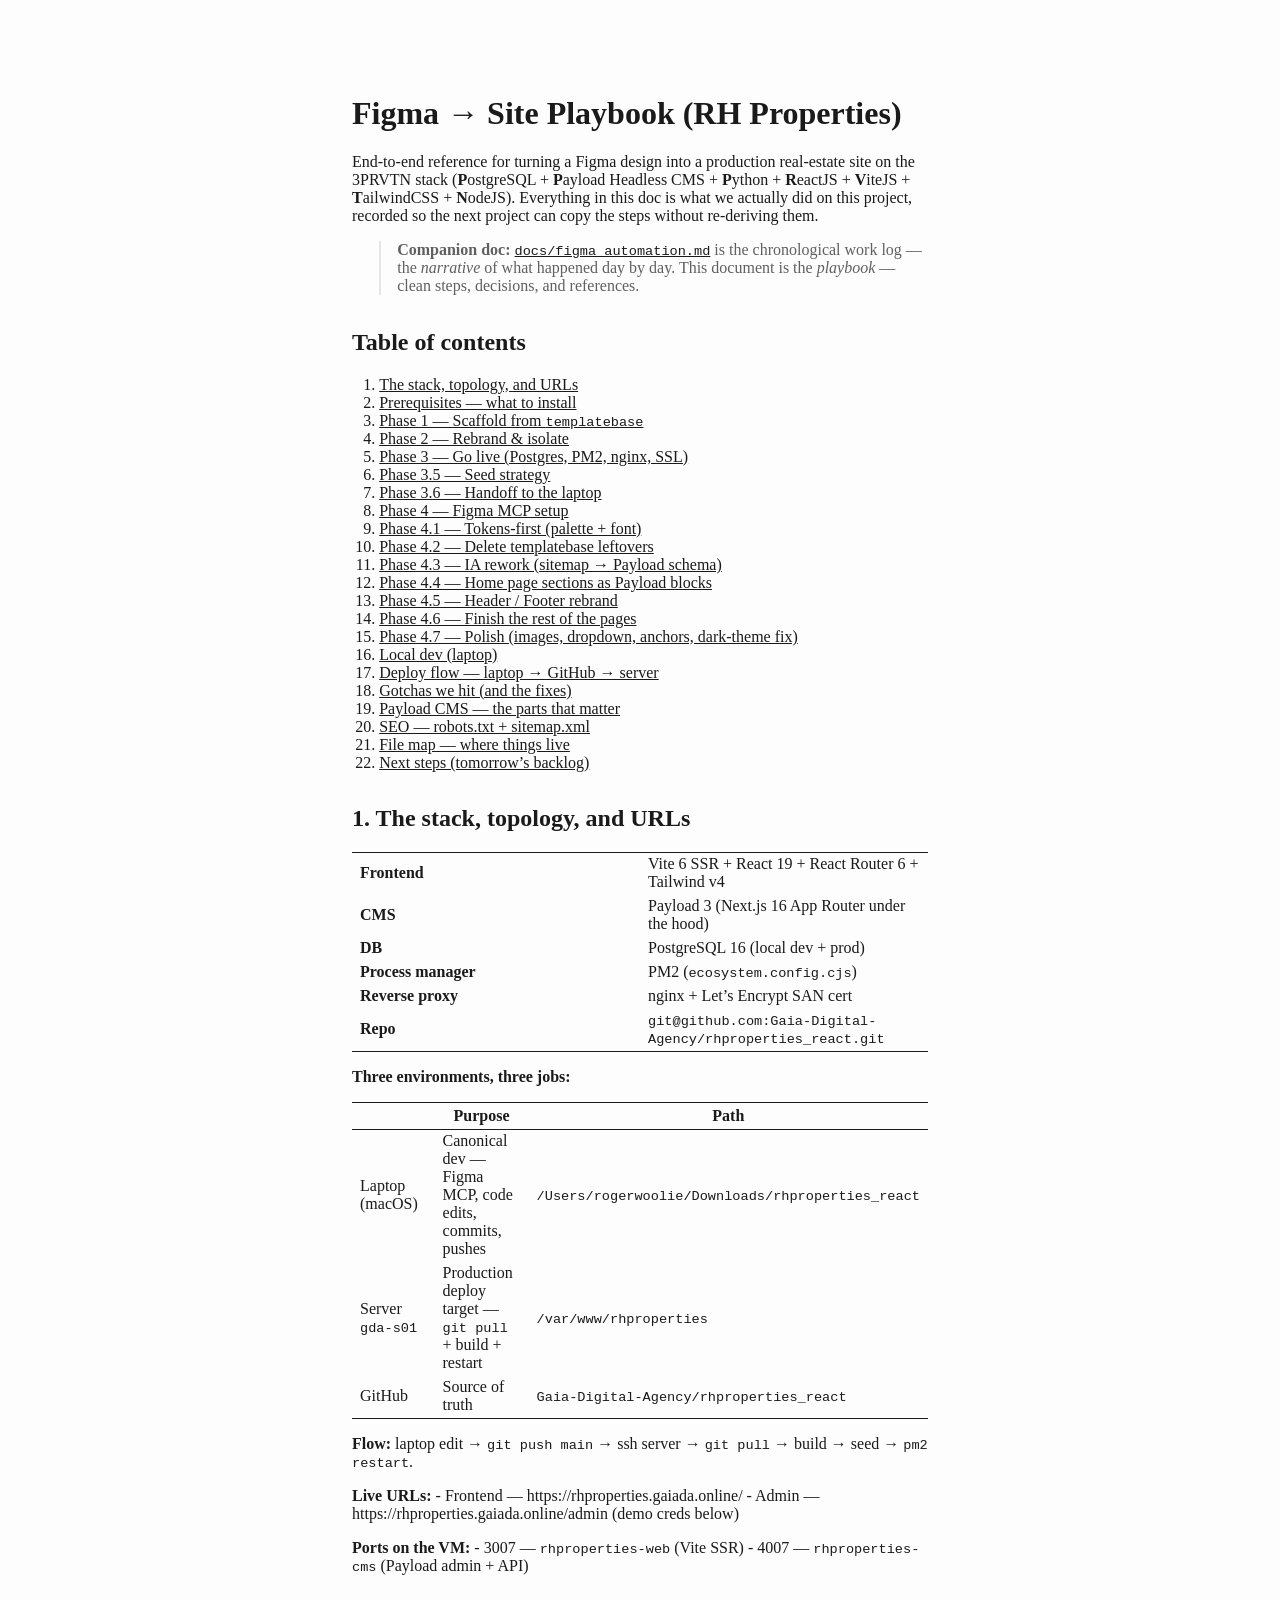
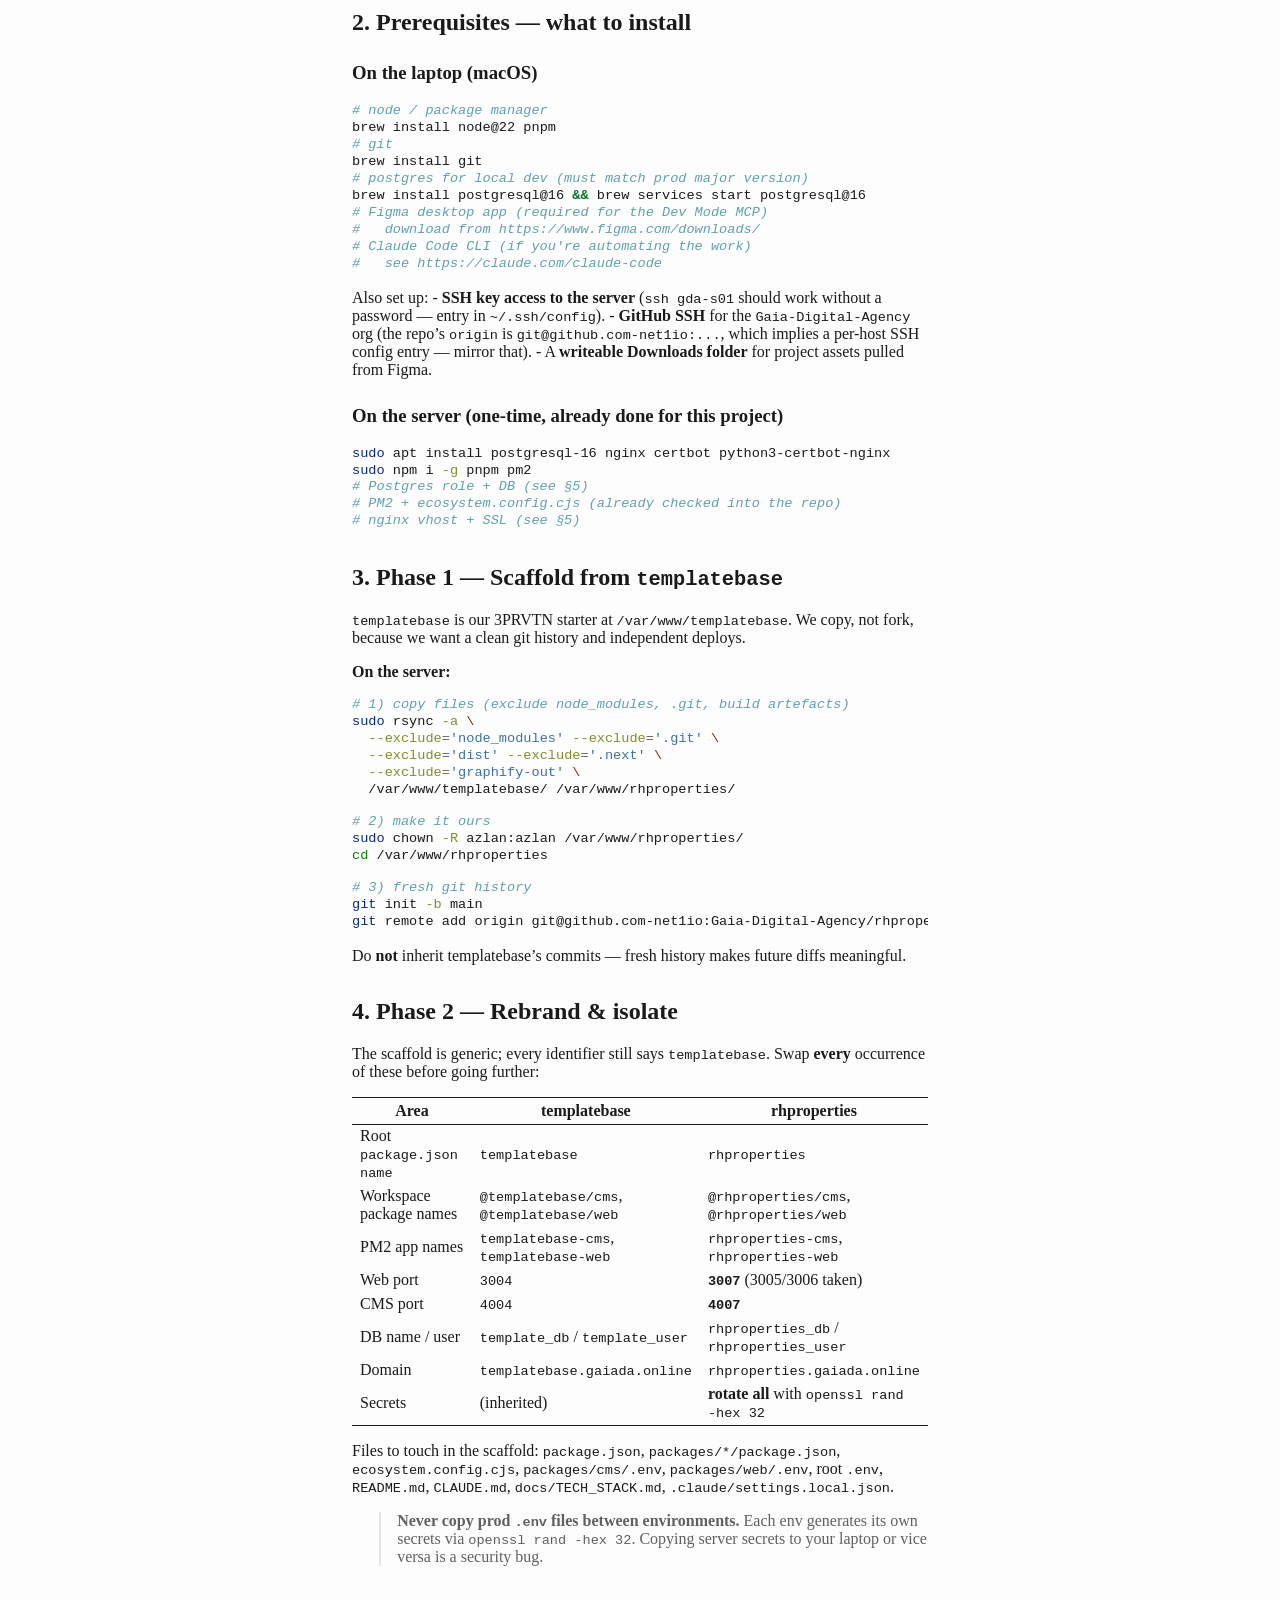
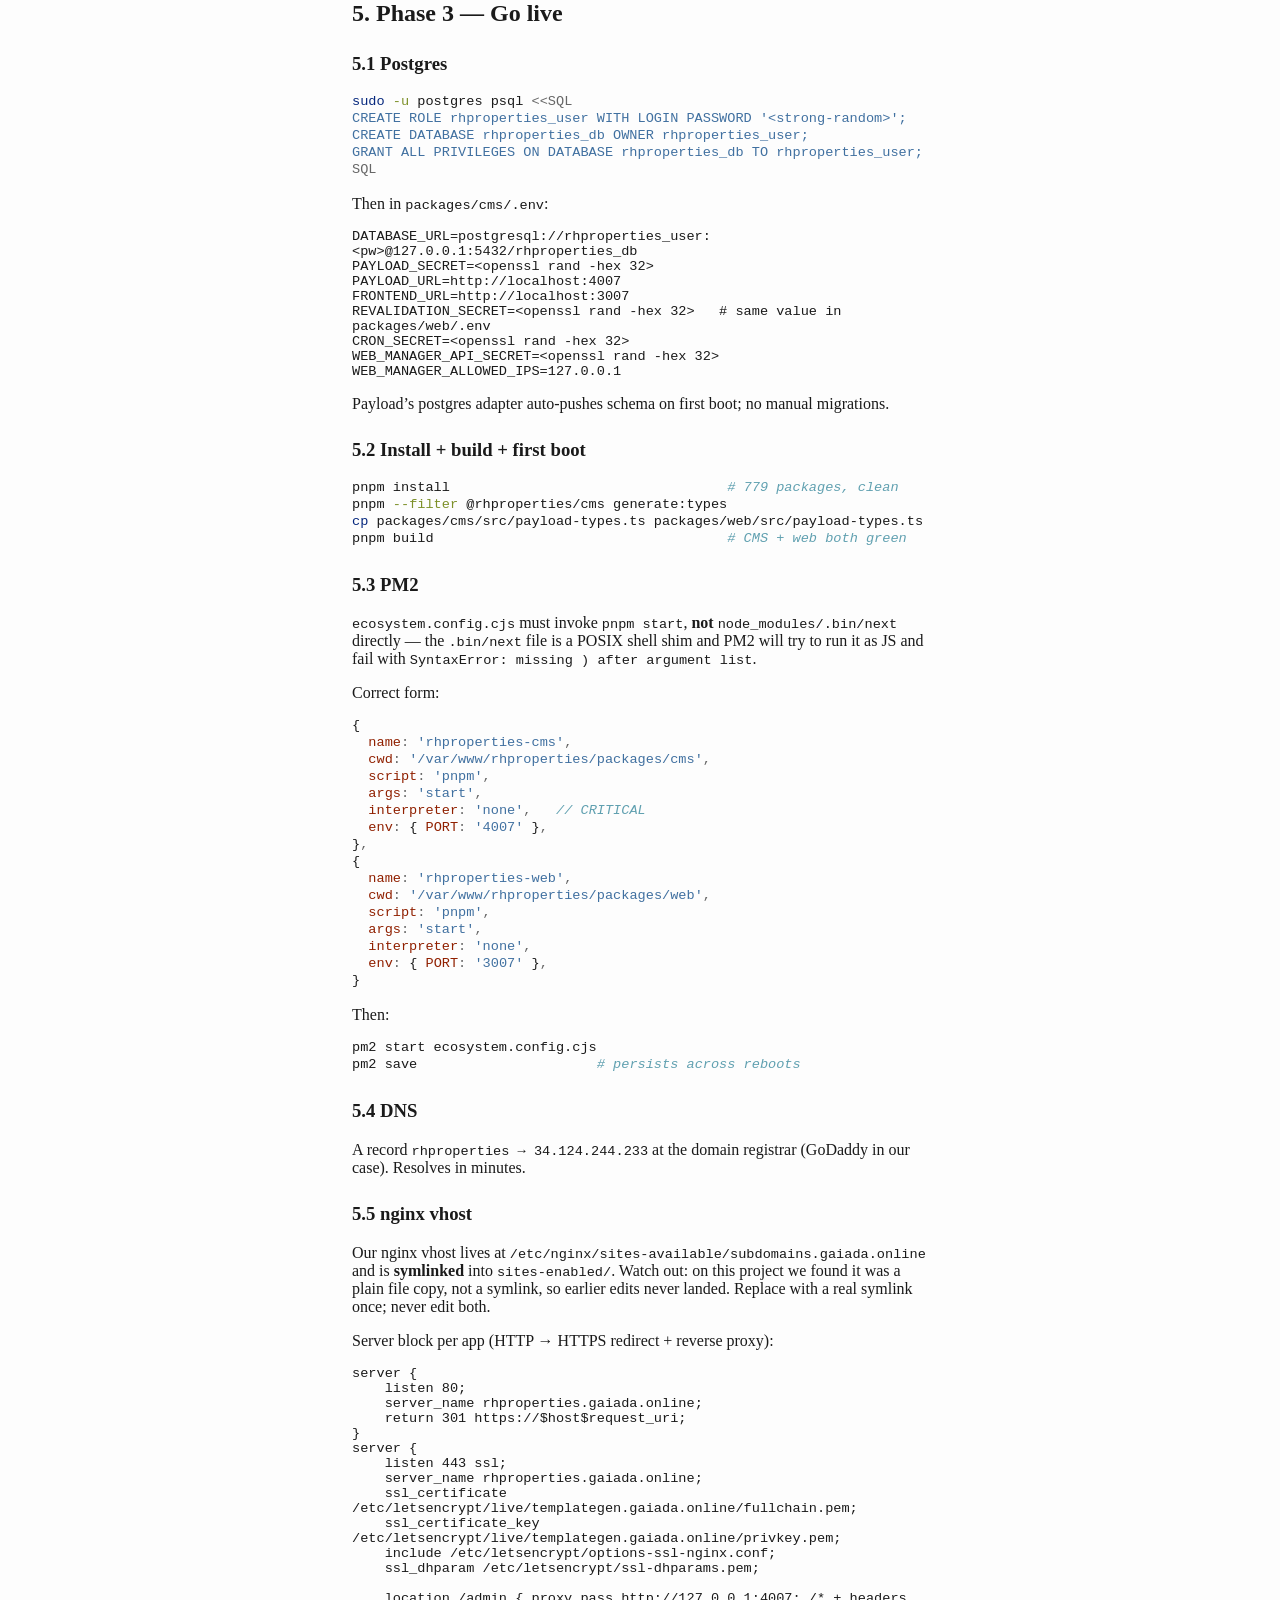
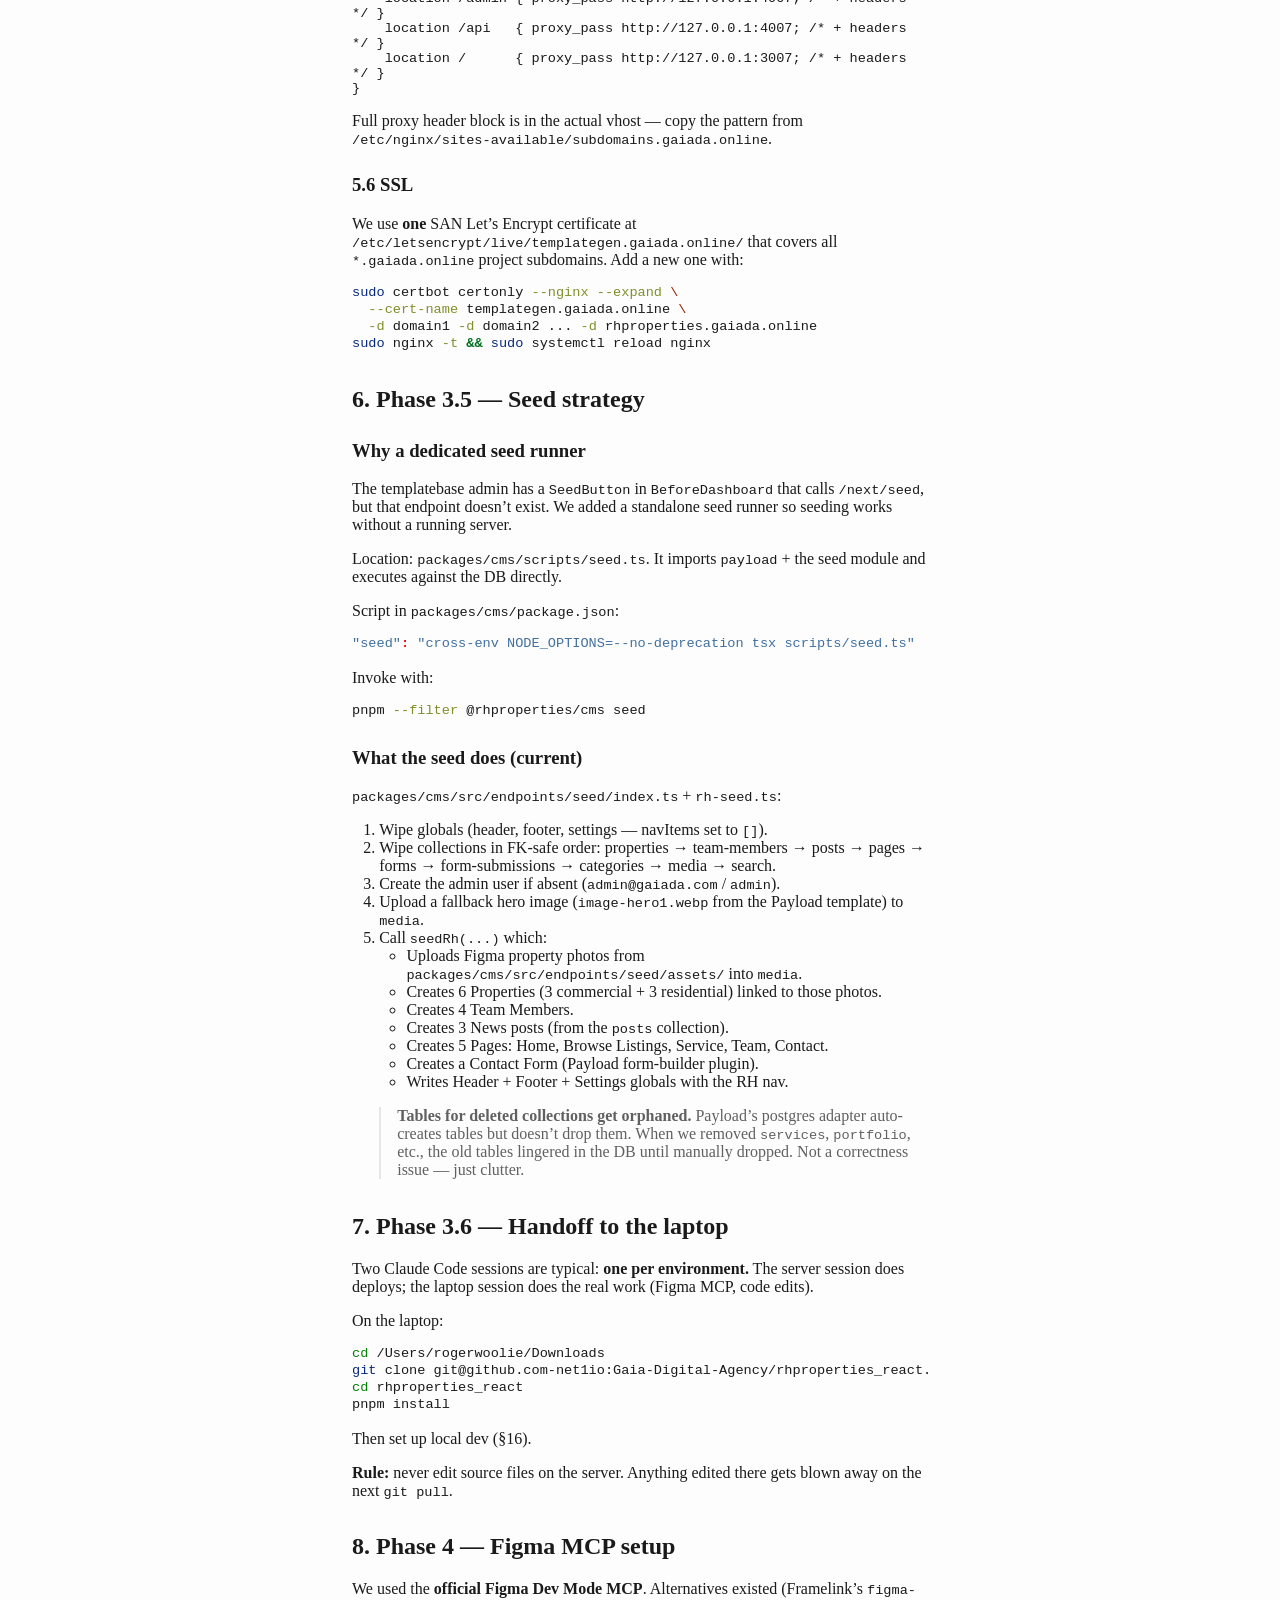
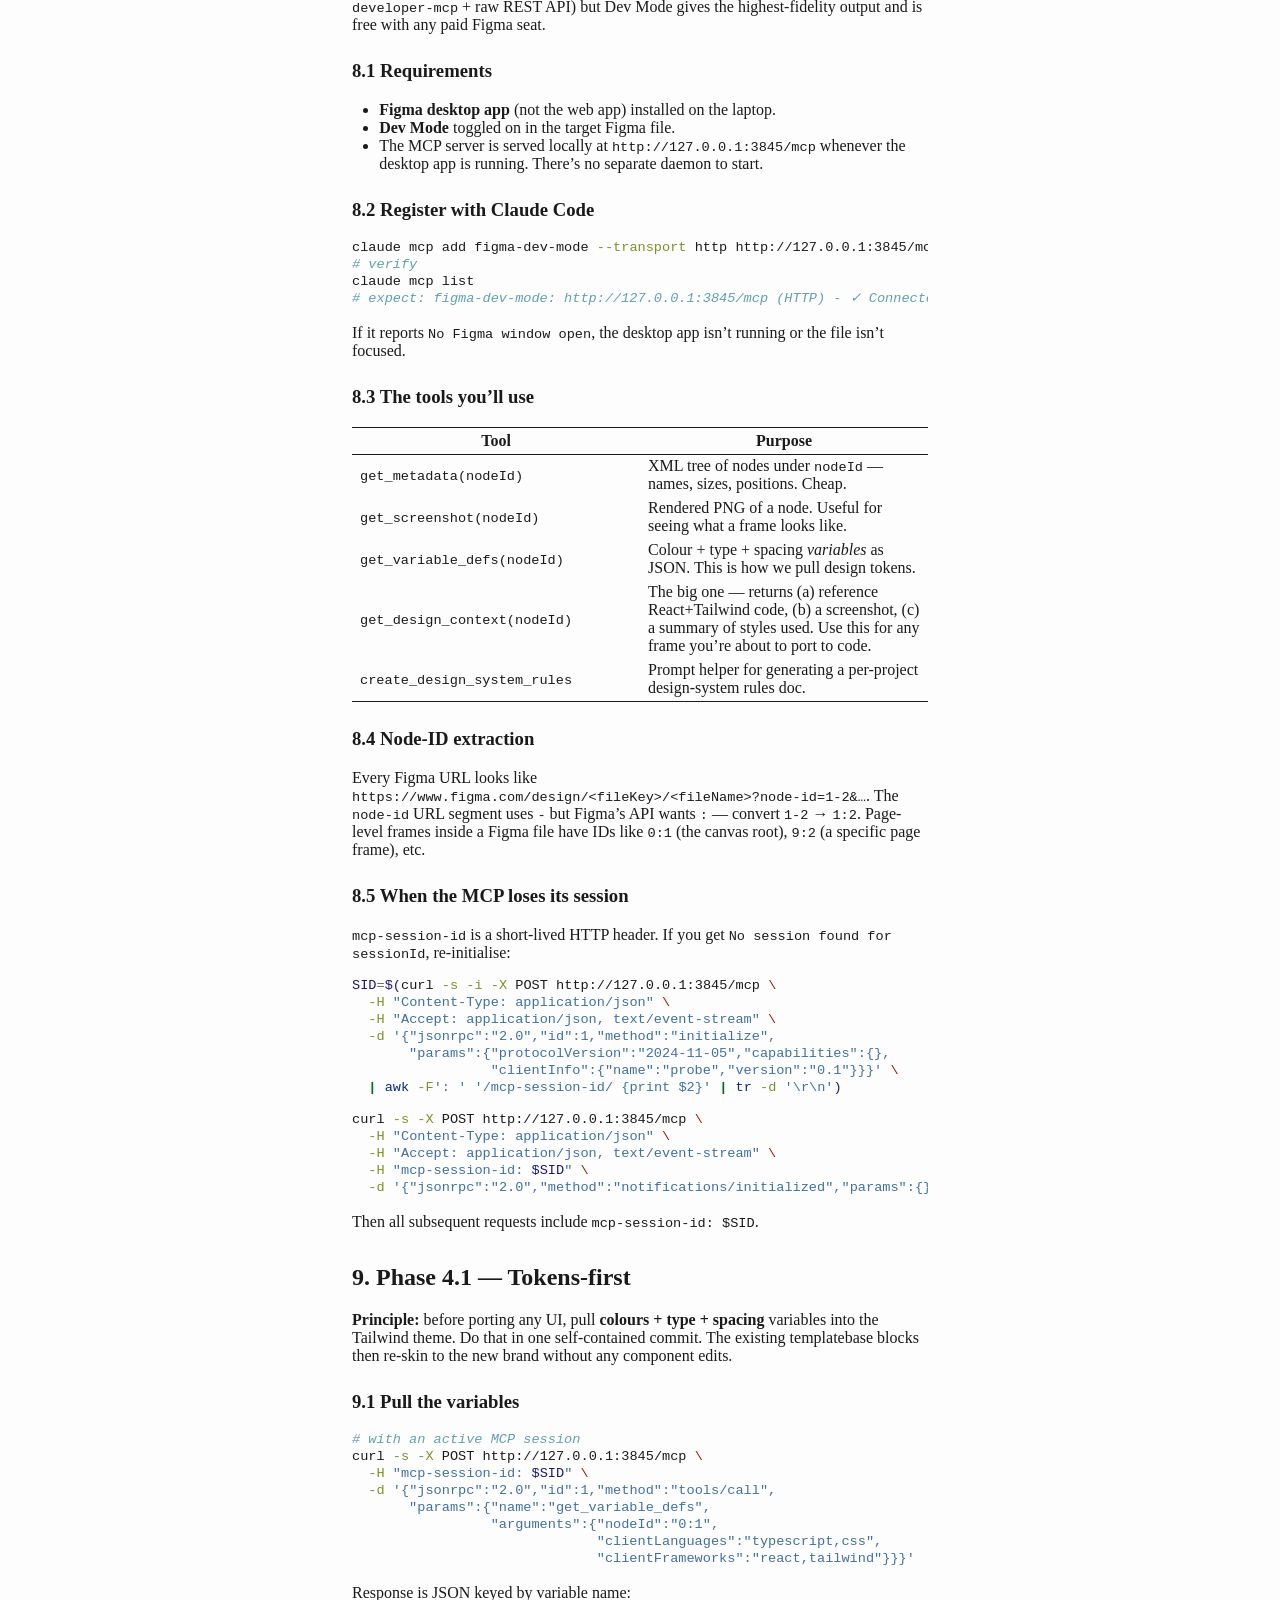
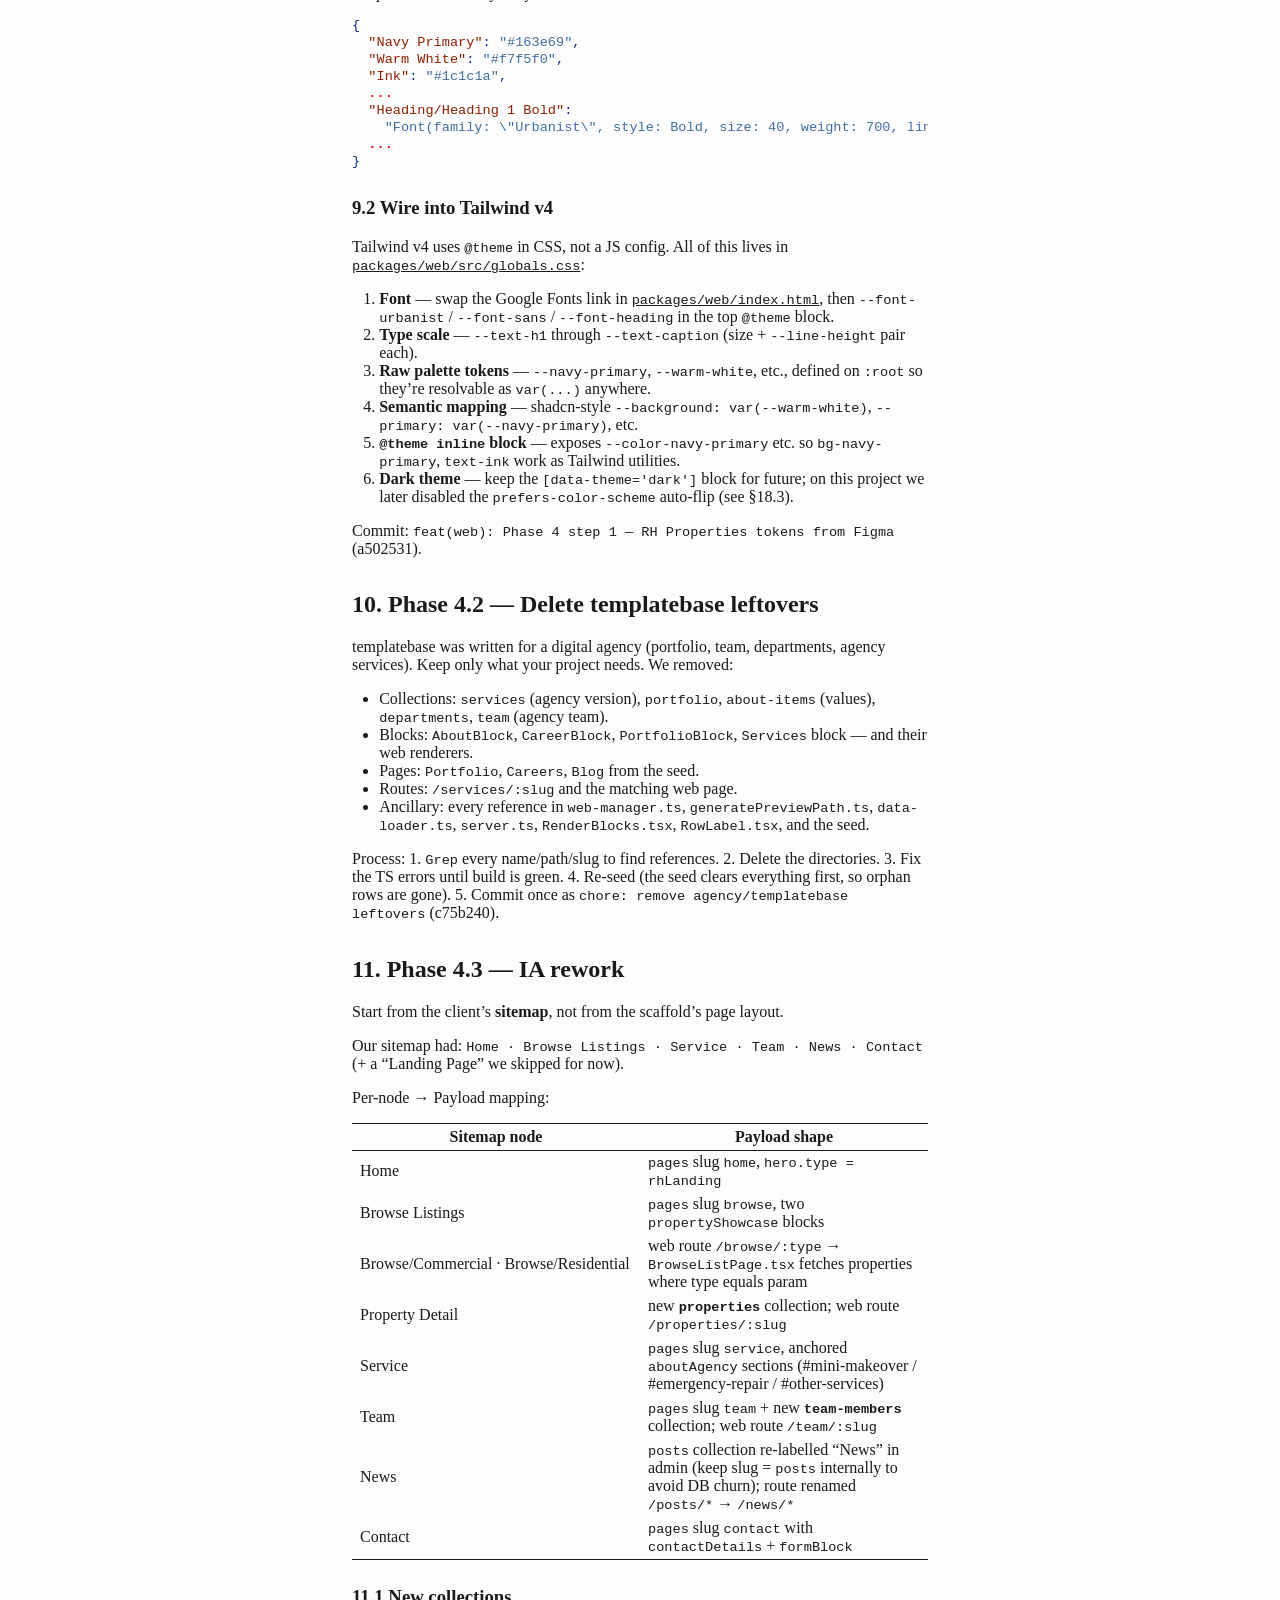
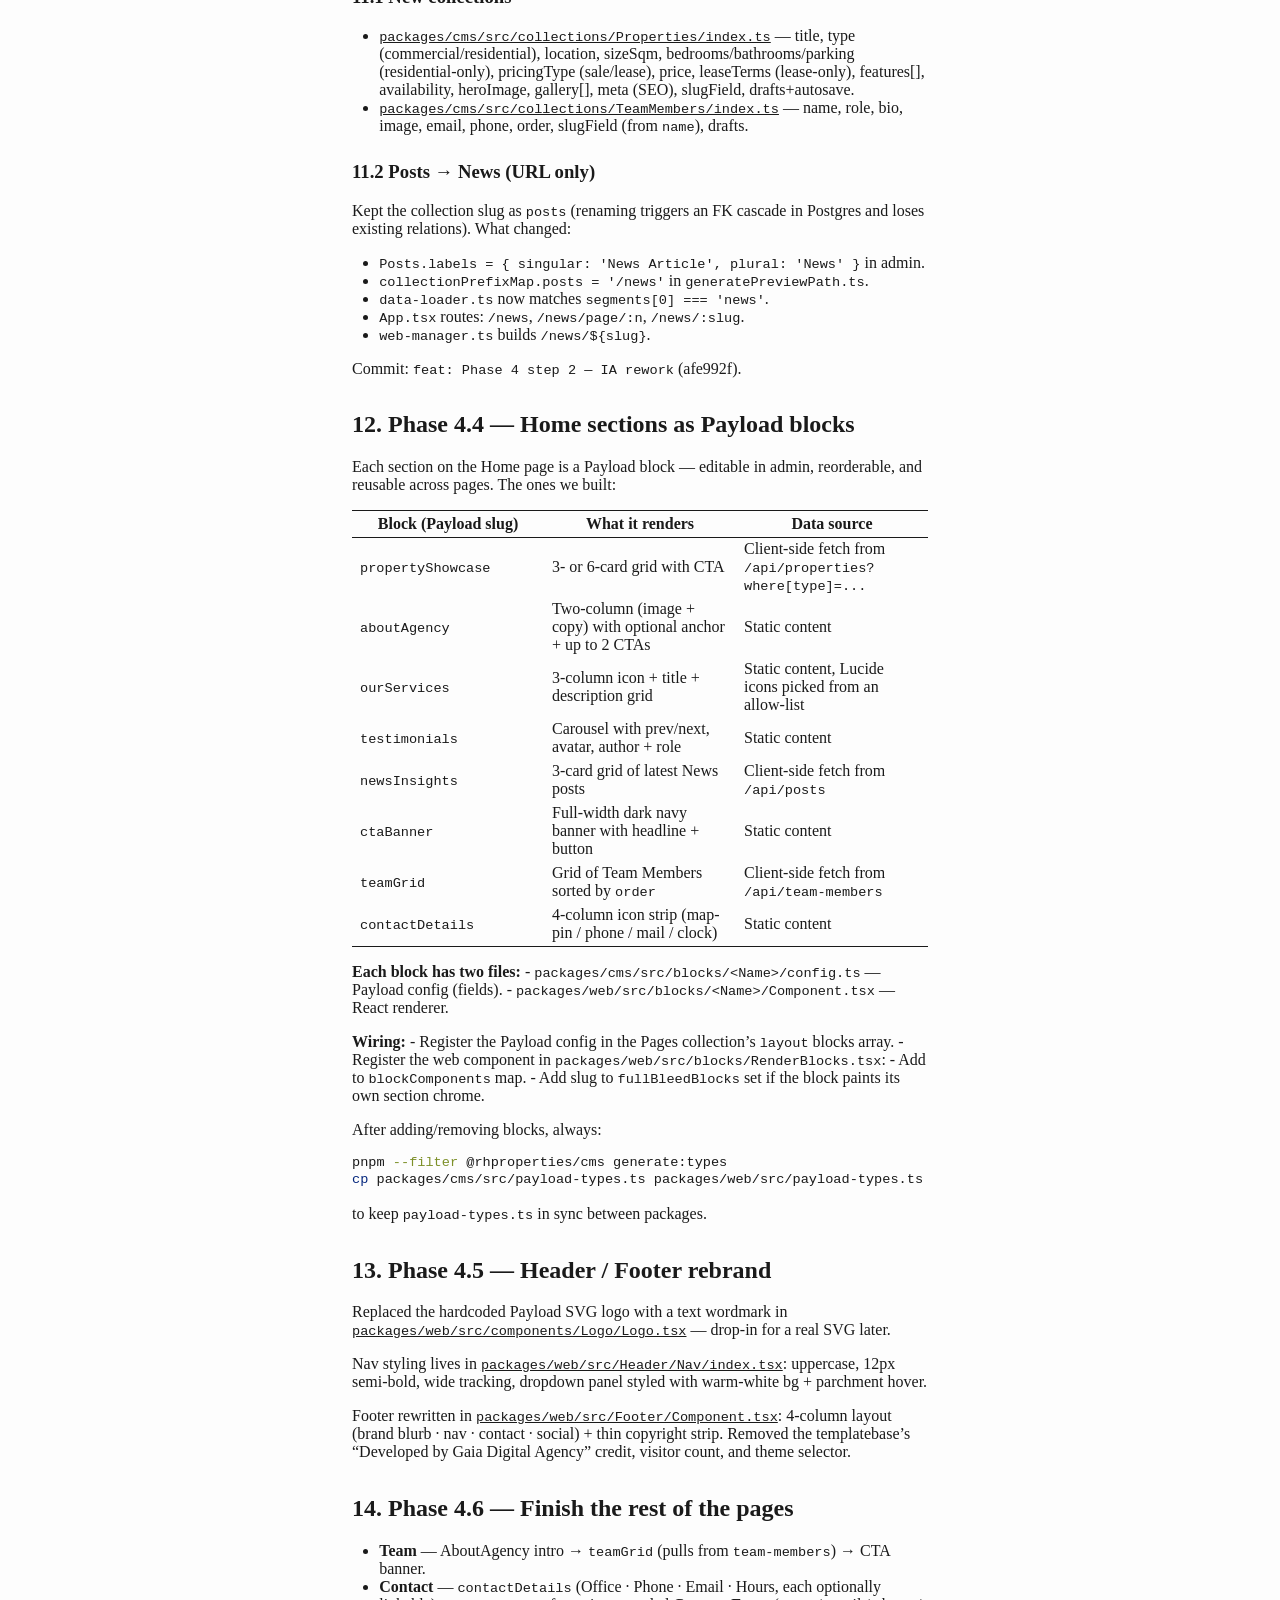
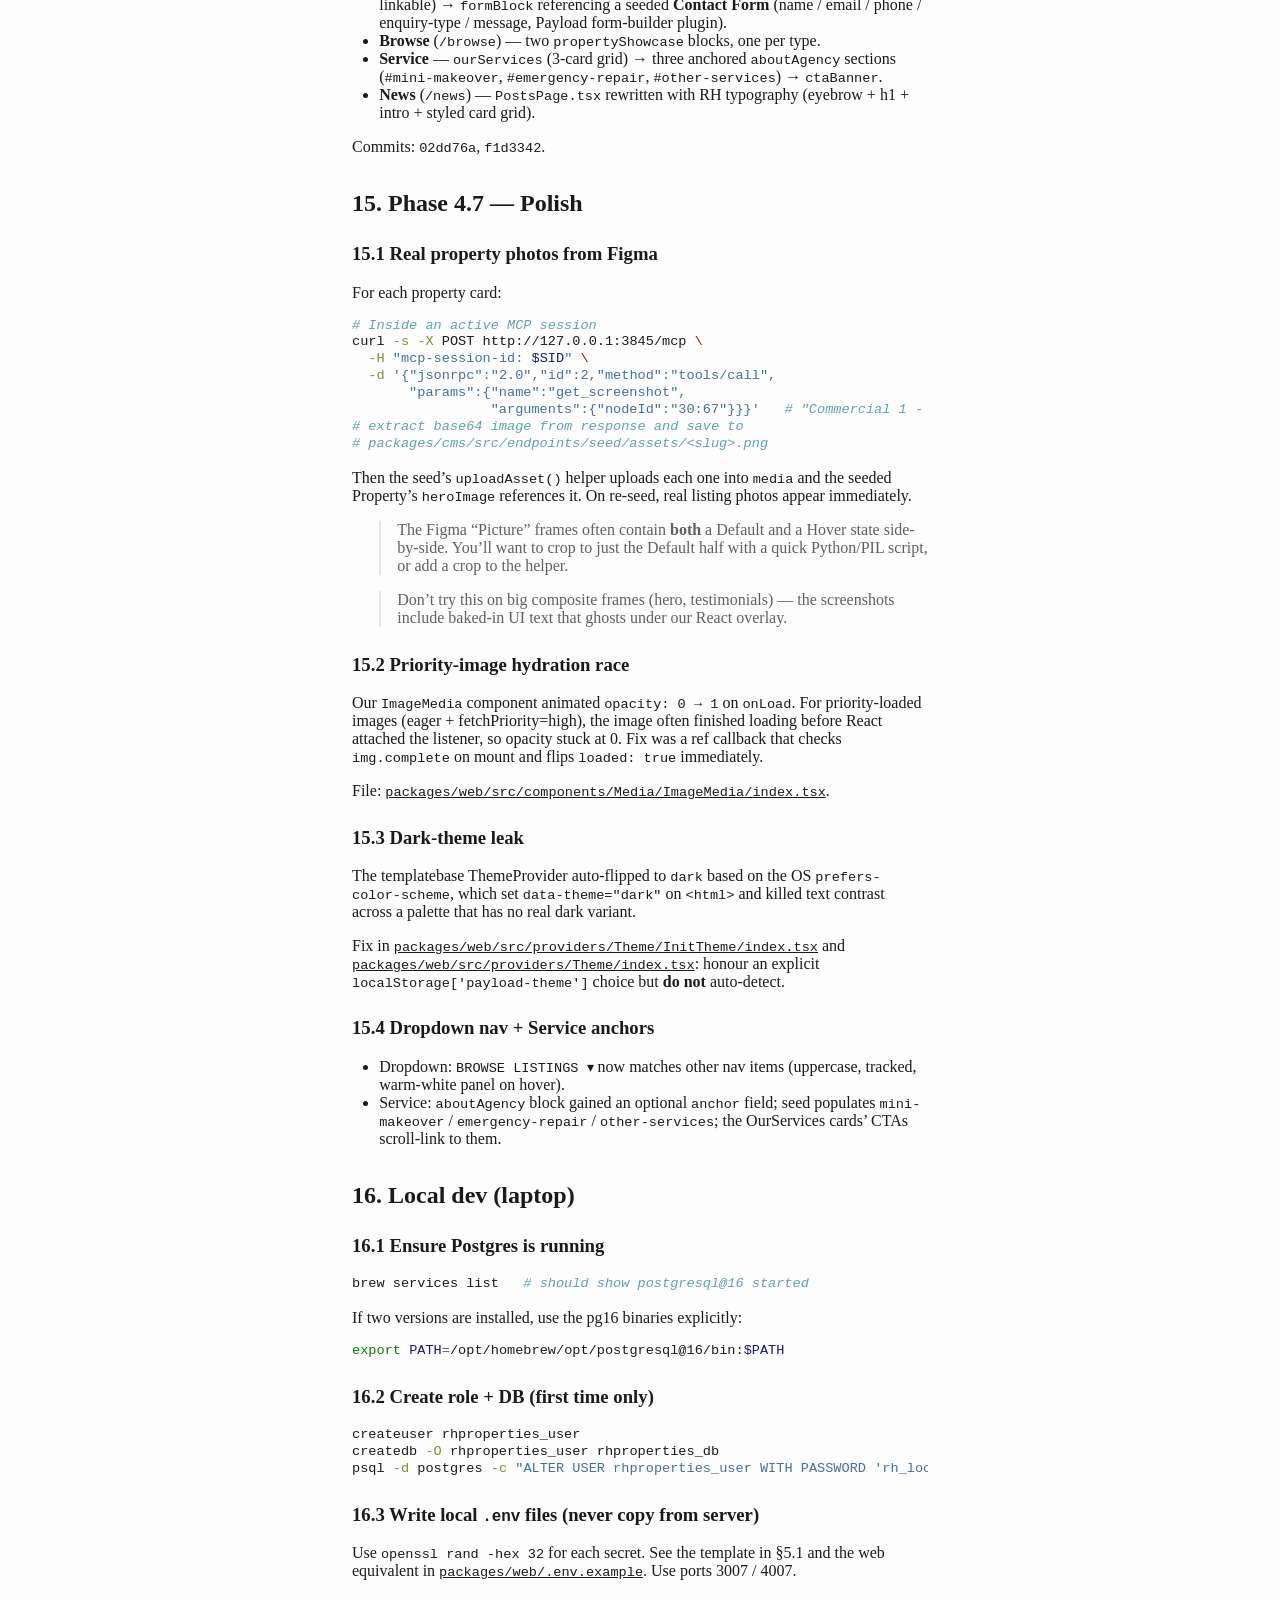
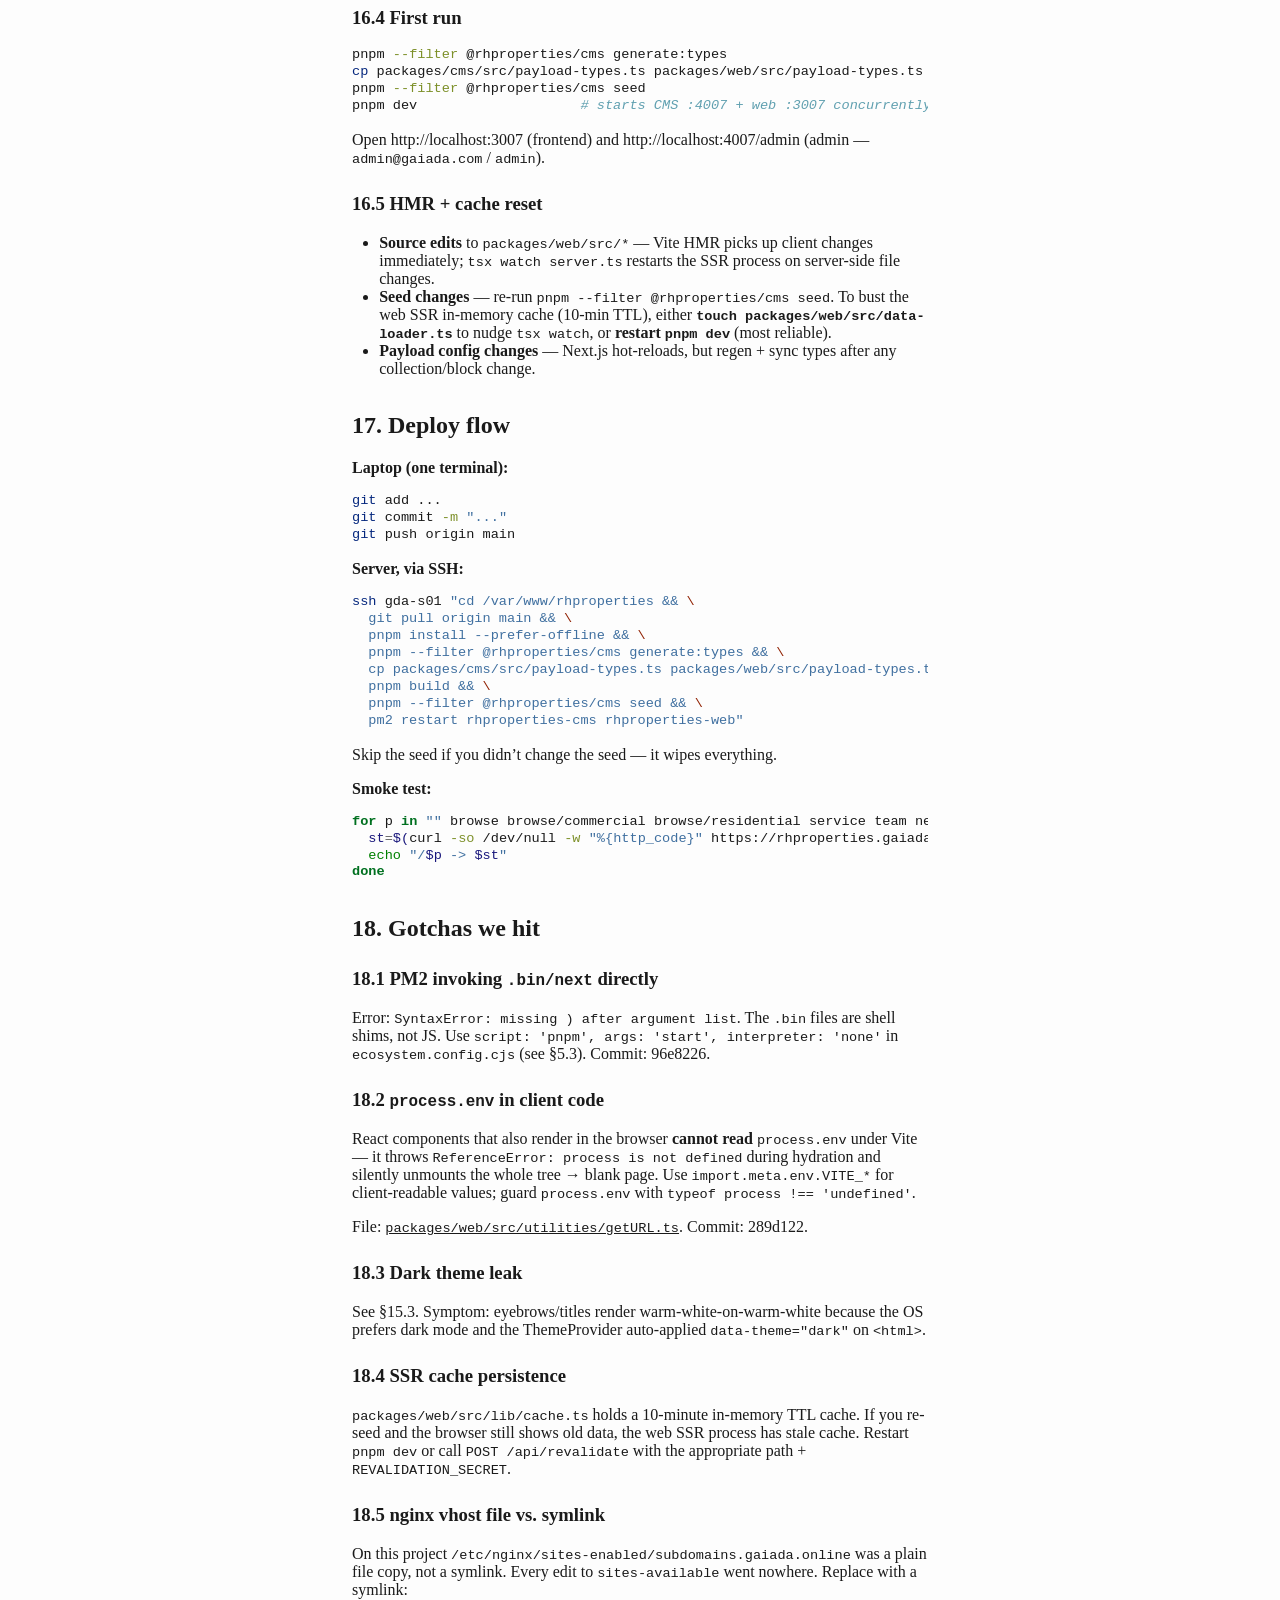
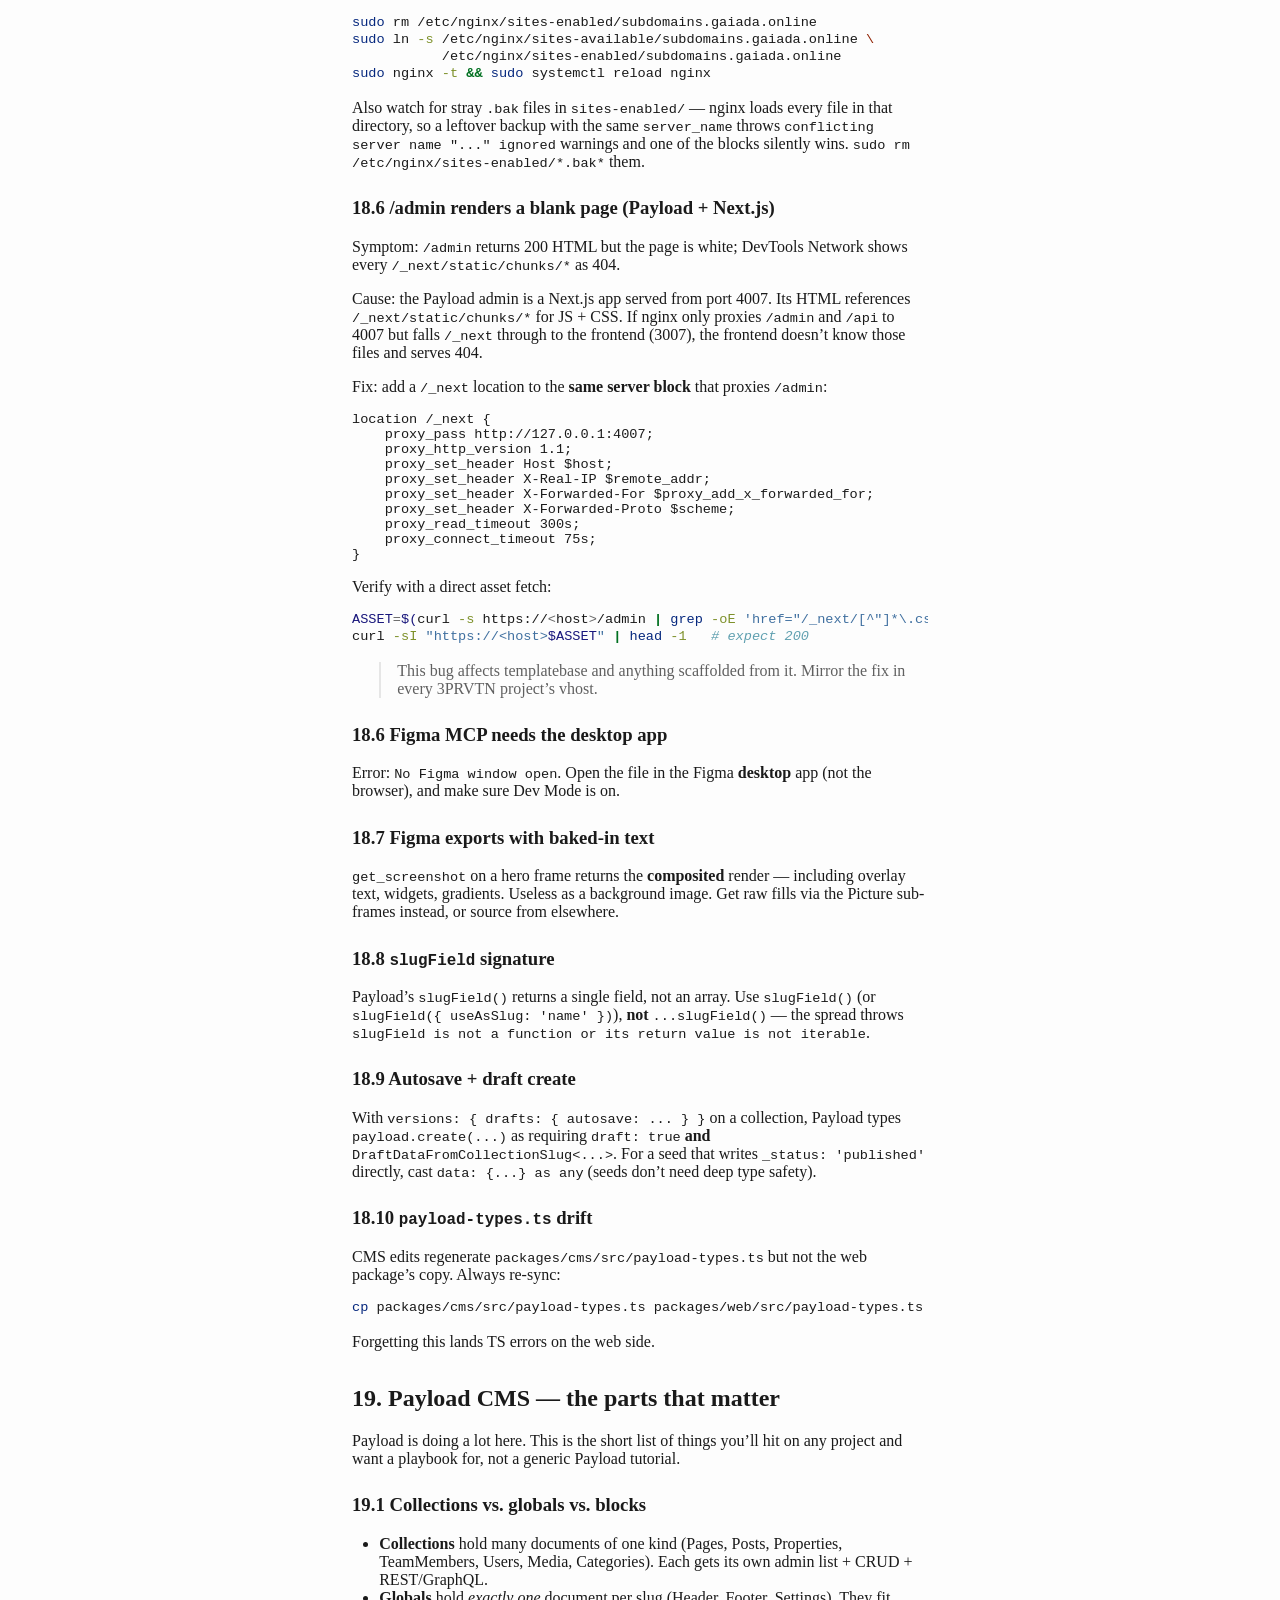
==== commit 54e18e28: "Standardize 3PRVTN acronym" ====
--- a/docs/figma_to_site_automation.html
+++ b/docs/figma_to_site_automation.html
@@ -240,9 +240,10 @@
 <h1 id="figma-site-playbook-rh-properties">Figma → Site Playbook (RH
 Properties)</h1>
 <p>End-to-end reference for turning a Figma design into a production
-real-estate site on the VRTPN stack (<strong>V</strong>ite SSR +
-<strong>R</strong>eact + <strong>T</strong>ailwind +
-<strong>P</strong>ayload CMS + <strong>N</strong>ode + Postgres).
+real-estate site on the 3PRVTN stack (<strong>P</strong>ostgreSQL +
+<strong>P</strong>ayload Headless CMS + <strong>P</strong>ython +
+<strong>R</strong>eactJS + <strong>V</strong>iteJS +
+<strong>T</strong>ailwindCSS + <strong>N</strong>odeJS).
 Everything in this doc is what we actually did on this project, recorded
 so the next project can copy the steps without re-deriving them.</p>
 <blockquote>
@@ -403,7 +404,7 @@
 <span id="cb2-5"><a href="#cb2-5" aria-hidden="true" tabindex="-1"></a><span class="co"># nginx vhost + SSL (see §5)</span></span></code></pre></div>
 <h2 id="phase-1-scaffold-from-templatebase">3. Phase 1 — Scaffold from
 <code>templatebase</code></h2>
-<p><code>templatebase</code> is our VRTPN starter at
+<p><code>templatebase</code> is our 3PRVTN starter at
 <code>/var/www/templatebase</code>. We copy, not fork, because we want a
 clean git history and independent deploys.</p>
 <p><strong>On the server:</strong></p>
@@ -1227,7 +1228,7 @@
 <span id="cb29-2"><a href="#cb29-2" aria-hidden="true" tabindex="-1"></a><span class="ex">curl</span> <span class="at">-sI</span> <span class="st">&quot;https://&lt;host&gt;</span><span class="va">$ASSET</span><span class="st">&quot;</span> <span class="kw">|</span> <span class="fu">head</span> <span class="at">-1</span>   <span class="co"># expect 200</span></span></code></pre></div>
 <blockquote>
 <p>This bug affects templatebase and anything scaffolded from it. Mirror
-the fix in every VRTPN project’s vhost.</p>
+the fix in every 3PRVTN project’s vhost.</p>
 </blockquote>
 <h3 id="figma-mcp-needs-the-desktop-app">18.6 Figma MCP needs the
 desktop app</h3>
